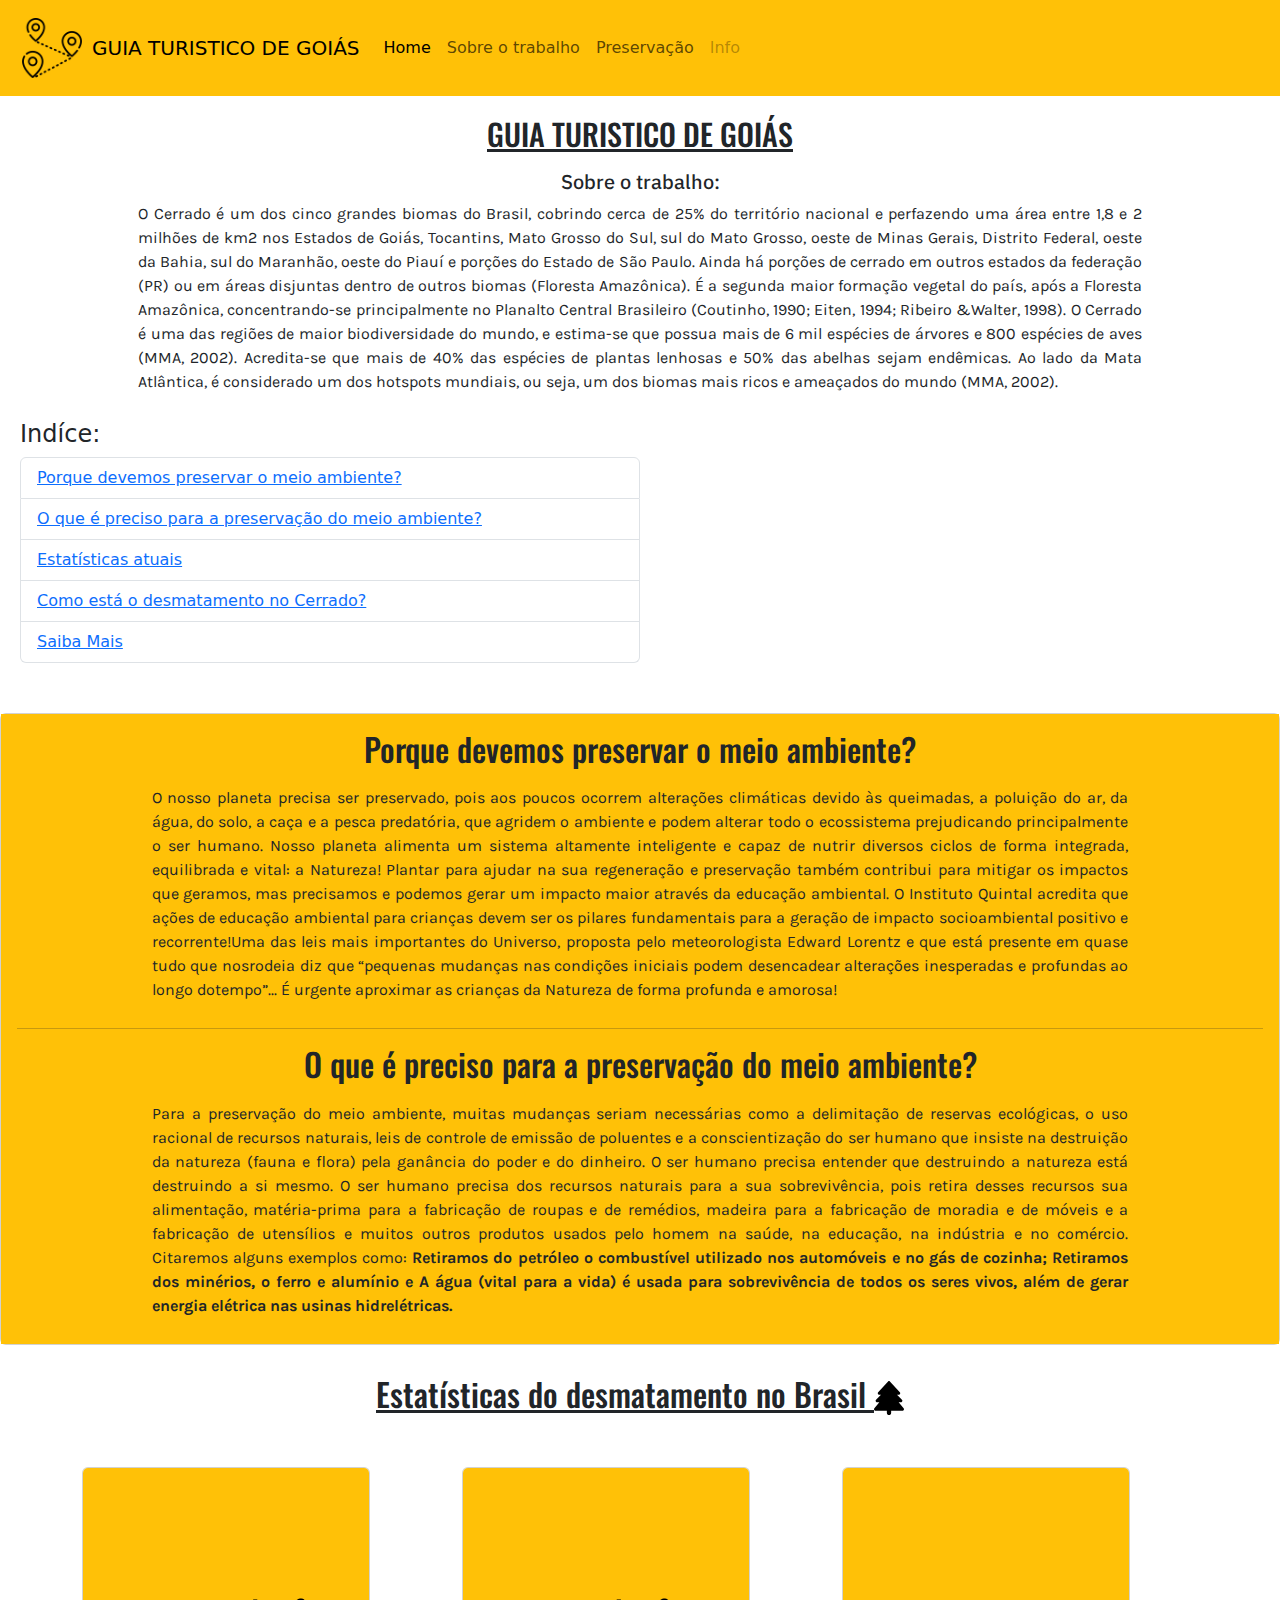
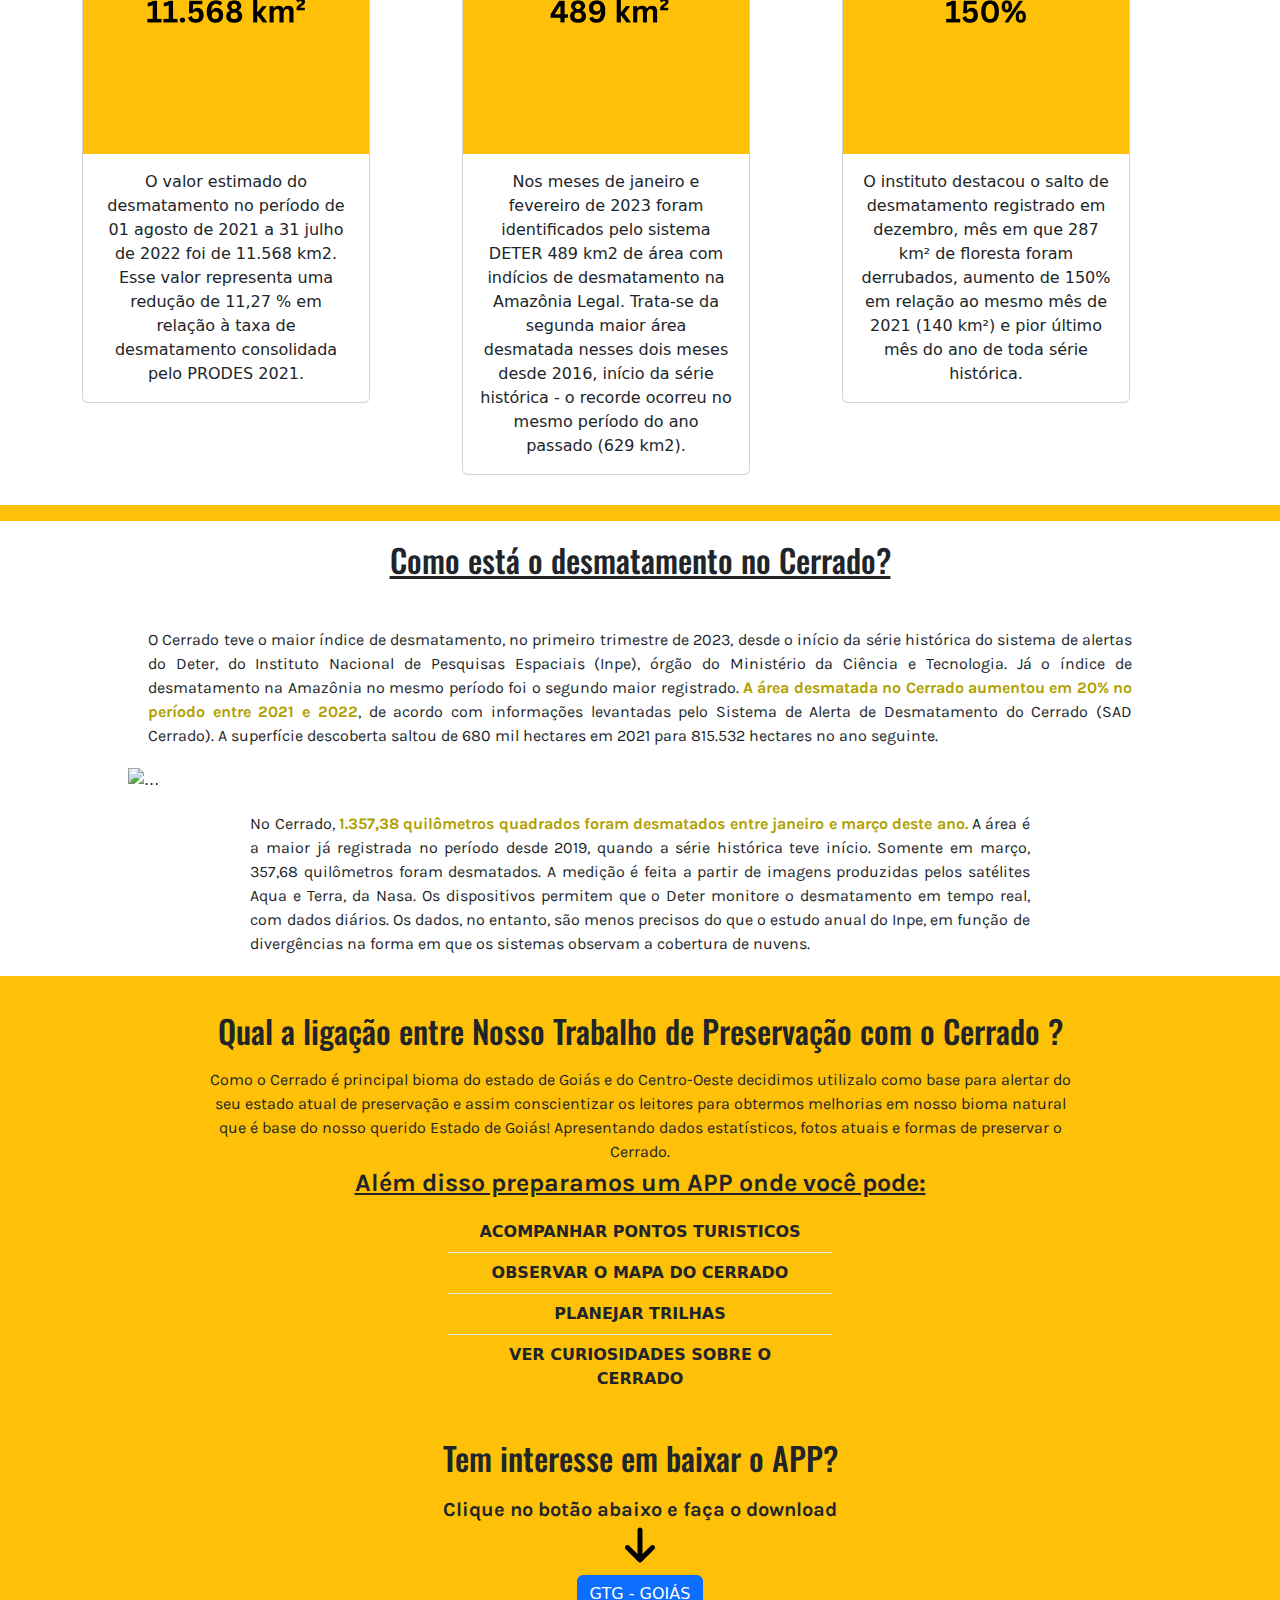
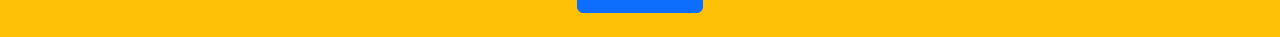
==== index.html @ badb9695 "up comments" ====
<!DOCTYPE html>
<html lang="pt-br">
<head>
    <meta charset="UTF-8">
    <meta http-equiv="X-UA-Compatible" content="IE=edge">
    <meta name="viewport" content="width=device-width, initial-scale=1.0">
    <link rel="stylesheet" href="style.css">
    <link rel="stylesheet" href="bootstrap/css/bootstrap.min.css">
    <link rel="shortcut icon" href="src/favicon.ico" type="image/x-icon">
    <script src="bootstrap/js/bootstrap.bundle.min.js"></script>
    <title>GTG - GUIA TURISTICO DE GOIÁS</title>
</head>
<body>
  <!-- Inicio do Menu responsivo: -->
    <nav class="navbar navbar-expand-lg bg-warning">
        <div class="container-fluid">
          <!--Logo e título:-->
          <img class="logo" src="src/logo.png" alt="logo" width="80px">
          <a class="navbar-brand" href="#">GUIA TURISTICO DE GOIÁS</a>
          <button class="navbar-toggler" type="button" data-bs-toggle="collapse" data-bs-target="#navbarNav" aria-controls="navbarNav" aria-expanded="false" aria-label="Toggle navigation">
            <span class="navbar-toggler-icon"></span>
          </button>
          <!--Lista de Itens do Menu:-->
          <div class="collapse navbar-collapse" id="navbarNav">
            <ul class="navbar-nav">
              <li class="nav-item">
                <a class="nav-link active" aria-current="page" href="#">Home</a>
              </li>
              <li class="nav-item">
                <a class="nav-link" href="#">Sobre o trabalho</a>
              </li>
              <li class="nav-item">
                <a class="nav-link" href="#">Preservação</a>
              </li>
              <li class="nav-item">
                <a class="nav-link disabled">Info</a>
              </li>
            </ul>
          </div>
        </div>
      </nav>
      <!-- INICIO DO CONTEUDO - RESUMO -->
      <main class="home">
        <h1>GUIA TURISTICO DE GOIÁS</h1>
        <h2>Sobre o trabalho:</h2>
        <p>
          O Cerrado é um dos cinco grandes biomas do Brasil, cobrindo cerca de 25% do território nacional e perfazendo uma área entre 1,8 e 2 milhões de km2 nos Estados de Goiás, Tocantins, Mato Grosso do Sul, sul do Mato Grosso, oeste de Minas Gerais, Distrito Federal, oeste da Bahia, sul do Maranhão, oeste do Piauí e porções do Estado de São Paulo. Ainda há porções de cerrado em outros estados da federação (PR) ou em áreas disjuntas dentro de outros biomas (Floresta Amazônica). É a segunda maior formação vegetal do país, após a Floresta Amazônica, concentrando-se principalmente no Planalto Central Brasileiro (Coutinho, 1990; Eiten, 1994; Ribeiro &Walter, 1998). O Cerrado é uma das regiões de maior biodiversidade do mundo, e estima-se que possua mais de 6 mil espécies de árvores e 800 espécies de aves (MMA, 2002). Acredita-se que mais de 40% das espécies de plantas lenhosas e 50% das abelhas sejam endêmicas. Ao lado da Mata Atlântica, é considerado um dos hotspots mundiais, ou seja, um dos biomas mais ricos e ameaçados do mundo (MMA, 2002).
        </p>
      </main>
      <!-- LISTA DO INDICE -->
      <main class="indice">
        <h4>Indíce:</h4>
        <ul class="list-group">
          <li class="list-group-item"><a href="#porquedevemos">Porque devemos preservar o meio ambiente?</a></li>
          <li class="list-group-item"><a href="#preciso">O que é preciso para a preservação do meio ambiente?</a></li>
          <li class="list-group-item"><a href="#tit-estatistica">Estatísticas atuais</a></li>
          <li class="list-group-item"><a href="#cerrado">Como está o desmatamento no Cerrado?</a></li>
          <li class="list-group-item"><a href="#">Saiba Mais</a></li>
        </ul>
      </main>
      <!-- INICIO DO INDICE 1: -->
      <main class="indice1">
        <!-- card resposinvo contento o texto -->
        <div class="card">
          <div class="card-body bg-warning">
            <h2 id="porquedevemos">Porque devemos preservar o meio ambiente?</h2>
            <p>O nosso planeta precisa ser preservado, pois aos poucos ocorrem alterações climáticas devido às queimadas, a poluição do ar, da água, do solo, a caça e a pesca predatória, que agridem o ambiente e podem alterar todo o ecossistema prejudicando principalmente o ser humano. Nosso planeta alimenta um sistema altamente inteligente e capaz de nutrir diversos ciclos de forma integrada, equilibrada e vital: a Natureza! Plantar para ajudar na sua regeneração e preservação também contribui para mitigar os impactos que geramos, mas precisamos e podemos gerar um impacto maior através da educação ambiental.
            O Instituto Quintal acredita que ações de educação ambiental para crianças devem ser os pilares fundamentais para a geração de impacto socioambiental positivo e recorrente!Uma das leis mais importantes do Universo, proposta pelo meteorologista Edward Lorentz e que está presente em quase tudo que nosrodeia diz que “pequenas mudanças nas condições iniciais podem desencadear alterações inesperadas e profundas ao longo dotempo”... É urgente aproximar as crianças da Natureza de forma profunda e amorosa!
            </p>
            <hr width="100%">
            <!-- INICIO DO INDICE 2:-->
            <h2 id="preciso">O que é preciso para a preservação do meio ambiente?</h2>
            <p>Para a preservação do meio ambiente, muitas mudanças seriam necessárias como a delimitação de reservas ecológicas, o uso racional de recursos naturais, leis de controle de emissão de poluentes e a conscientização do ser humano que insiste na destruição da natureza (fauna e flora) pela ganância do poder e do dinheiro. O ser humano precisa entender que destruindo a natureza está destruindo a si mesmo. O ser humano precisa dos recursos naturais para a sua sobrevivência, pois retira desses recursos sua alimentação, matéria-prima para a fabricação de roupas e de remédios, madeira para a fabricação de moradia e de móveis e a fabricação de utensílios e muitos outros produtos usados pelo homem na saúde, na educação, na indústria e no comércio. Citaremos alguns exemplos como: <b>Retiramos do petróleo o combustível utilizado nos automóveis e no gás de cozinha; Retiramos dos minérios, o ferro e alumínio e A água (vital para a vida) é usada para sobrevivência de todos os seres vivos, além de gerar energia elétrica nas usinas hidrelétricas.</b>
            </p>
          </div>
        </div>
      </main>
      <!-- INICIO DO INDICE 3:-->
      <main class="estatisticas">
        <h2 id="tit-estatistica">Estatísticas do desmatamento no Brasil <img src="src/tree-solid.svg" width="30px"></h2>
        <br>
        <!-- div 3 colunas responsivas: -->
        <div class="container text-center">
          <div class="row">
            <div class="col">
              <!-- CARD 1 INFOS-->
              <div class="card" style="width: 18rem;">
                <img src="src/stats1.png" class="card-img-top" alt="stats1">
                <div class="card-body">
                  <p class="card-text">O valor estimado do desmatamento no período de 01 agosto de 2021 a 31 julho de 2022 foi de 11.568 km2. Esse valor representa uma redução de 11,27 % em relação à taxa de desmatamento consolidada pelo PRODES 2021.</p>
                </div>
              </div>
            </div>
            <div class="col">
              <!-- CARD 2 INFOS-->
              <div class="card" style="width: 18rem;">
                <img src="src/stats2.png" class="card-img-top" alt="stats2">
                <div class="card-body">
                  <p class="card-text">Nos meses de janeiro e fevereiro de 2023 foram identificados pelo sistema DETER 489 km2 de área com indícios de desmatamento na Amazônia Legal. Trata-se da segunda maior área desmatada nesses dois meses desde 2016, início da série histórica - o recorde ocorreu no mesmo período do ano passado (629 km2).</p>
                </div>
              </div>
            </div>
            <div class="col">
              <!-- CARD 3 INFOS-->
              <div class="card" style="width: 18rem;">
                <img src="src/stats3.png" class="card-img-top" alt="stats3">
                <div class="card-body">
                  <p class="card-text">O instituto destacou o salto de desmatamento registrado em dezembro, mês em que 287 km² de floresta foram derrubados, aumento de 150% em relação ao mesmo mês de 2021 (140 km²) e pior último mês do ano de toda série histórica.</p>
                </div>
              </div>
            </div>
          </div>
        </div>
      </main>
      <!-- DIV FLEX COLORIDA PARA FAZER A DIVISÃO -->
      <div class="d-flex p-2 bg-warning"></div>
      <!-- INICIO DO INDICE 4 -->
      <main class="cerrado" id="cerrado">
        <h2>Como está o desmatamento no Cerrado?</h2>
        <p>
          O Cerrado teve o maior índice de desmatamento, no primeiro trimestre de 2023, desde o início da série histórica do sistema de alertas do Deter, do Instituto Nacional de Pesquisas Espaciais (Inpe), órgão do Ministério da Ciência e Tecnologia. Já o índice de desmatamento na Amazônia no mesmo período foi o segundo maior registrado. <font color="bg-warning" style="font-weight: bolder;">A área desmatada no Cerrado aumentou em 20% no período entre 2021 e 2022</font>, de acordo com informações levantadas pelo Sistema de Alerta de Desmatamento do Cerrado (SAD Cerrado). A superfície descoberta saltou de 680 mil hectares em 2021 para 815.532 hectares no ano seguinte.
        </p>
        <!--DIV GERAL PARA ORGANIZAÇÃO-->
        <div class="cerrado-content">
          <!-- Carrousel de imagens responsivas: -->
          <div id="carouselExampleAutoplaying" class="carousel slide" data-bs-ride="carousel">
            <div class="carousel-inner">
              <div class="carousel-item active">
                <img src="src/cerrado1.jpg" class="d-block w-100" alt="..."> <!--Imagem 1-->
              </div>
              <div class="carousel-item">
                <img src="src/cerrado2.jpg" class="d-block w-100" alt="..."> <!--Imagem 2-->
              </div>
            <!--Button preview e next -->
            <button class="carousel-control-prev" type="button" data-bs-target="#carouselExampleAutoplaying" data-bs-slide="prev">
              <span class="carousel-control-prev-icon" aria-hidden="true"></span>
              <span class="visually-hidden">Previous</span>
            </button>
            <button class="carousel-control-next" type="button" data-bs-target="#carouselExampleAutoplaying" data-bs-slide="next">
              <span class="carousel-control-next-icon" aria-hidden="true"></span>
              <span class="visually-hidden">Next</span>
            </button>
          </div>
          <!--Fim do Carrousel-->
        </div>
        <p>
          No Cerrado, <font color="bg-warning" style="font-weight: bolder;">1.357,38 quilômetros quadrados foram desmatados entre janeiro e março deste ano.</font> A área é a maior já registrada no período desde 2019, quando a série histórica teve início. Somente em março, 357,68 quilômetros foram desmatados. A medição é feita a partir de imagens produzidas pelos satélites Aqua e Terra, da Nasa. Os dispositivos permitem que o Deter monitore o desmatamento em tempo real, com dados diários. Os dados, no entanto, são menos precisos do que o estudo anual do Inpe, em função de divergências na forma em que os sistemas observam a cobertura de nuvens.
        </p>
      </main>
      <!--FIM DO INDICE 4-->
      
      <!-- DIV FLEX COLORIDA PARA FAZER A DIVISÃO -->
      <div class="d-flex p-2 bg-warning"></div>
      <!-- INICIO DO INDICE 5: -->
      <main class="saibamais bg-warning" id="saibamais">
        <h2>Qual a ligação entre Nosso Trabalho de Preservação com o Cerrado ?</h2>
        <p>Como o Cerrado é principal bioma do estado de Goiás e do Centro-Oeste decidimos utilizalo como base para alertar do seu estado atual de preservação e assim conscientizar os leitores para obtermos melhorias em nosso bioma natural que é base do nosso querido Estado de Goiás! Apresentando dados estatísticos, fotos atuais e formas de preservar o Cerrado. <br> <font style="font-weight: bolder; font-size: 25px; text-align: center; text-decoration: underline; padding: 5px;"> Além disso preparamos um APP onde você pode:</font>
          <div class="saibamais-content">
            <!--LISTA DE GRUPOS SEM BORDA:-->
            <ul class="list-group list-group-flush bg-warning">
              <li class="list-group-item bg-warning"><b>ACOMPANHAR PONTOS TURISTICOS</b></li>
              <li class="list-group-item bg-warning"><b>OBSERVAR O MAPA DO CERRADO</b></li>
              <li class="list-group-item bg-warning"><b>PLANEJAR TRILHAS</b></li>
              <li class="list-group-item bg-warning"><b>VER CURIOSIDADES SOBRE O CERRADO</b></li>
            </ul>
          </div> 
        </p>
        <h2>Tem interesse em baixar o APP? </h2>
        <!--inicio do p-->
        <P> <font style="font-size: 20px; font-weight: bolder;"> 
          Clique no botão abaixo e faça o download <br>
          <!-- ICONE SETA -->
          <img src="src/seta-down.svg" alt="seta-butao" width="30px"></font>
        </P>
        <!--DIV ORGANIZACIONAL DO BUTTON-->
        <div class="button-dw">
          <!--button link-->
          <a class="btn btn-primary" href="app/aps.apk" download role="button">GTG - GOIÁS</a>
        </div>
        <br>
      </main>
      <!--FIM DO INDICE 5-->
</body>
</html>
---- style.css ----
@import url('https://fonts.googleapis.com/css2?family=Karla:ital,wght@0,200;0,300;0,400;0,500;0,600;0,700;0,800;1,200;1,300;1,400;1,500;1,600;1,700;1,800&display=swap');
@import url('https://fonts.googleapis.com/css2?family=Anuphan:wght@100;200;300;400;500;600;700&display=swap');
@import url('https://fonts.googleapis.com/css2?family=Oswald:wght@700&display=swap');

* {
    margin: 0px;
    padding: 0px;
}


.logo {
    padding: 10px;
}

.home {
    padding: 10px;
    width: 80%;
    margin: auto;
    text-align: justify;
}

.home h1 {
    text-align: center;
    padding: 10px;
    font-size: 30px;
    text-decoration: underline;
    font-family: 'Oswald', sans-serif;
}
.home h2 {
    text-align: center;
    font-size: 20px;
    font-family: 'Anuphan', sans-serif;
}

.home p {
    font-family: 'Karla', sans-serif;
}

.indice {
    width: 50%;
    padding-left: 20px;
}

.indice1 {
    padding-top: 50px;
    margin: auto;
    text-align: center;
}

#porquedevemos {
    font-family: 'Oswald', sans-serif;
}

#preciso {
    font-family: 'Oswald', sans-serif;
}

.indice1 p {
    padding: 10px;
    width: 80%;
    margin: auto;
    text-align: justify;
    font-family: 'Karla', sans-serif;
}

.line {
    margin: auto;
    align-items: center;
    width: 450px;
    padding: 10px;
}

.estatisticas {
    text-align: center;
    padding: 30px;
}

#tit-estatistica {
    text-decoration: underline;
    padding-bottom: 20px;
    font-family: 'Oswald', sans-serif;

}

.cerrado {
    margin: auto;
    align-items: center;
    justify-content: center;
}

.cerrado h2 {
    font-family: 'Oswald';
    text-align: center;
    padding: 20px;
    text-decoration: underline;
}

.cerrado p {
    padding: 20px;
    width: 80%;
    margin: auto;
    text-align: justify;
    font-family: 'Karla', sans-serif;
}

.cerrado-content {
    margin: auto;
    width: 80%;
    height: 80%;
}

.saibamais h2 {
    font-family: 'Oswald';
    text-align: center;
    padding-top: 20px;
}

.saibamais p {
    padding: 10px;
    width: 70%;
    margin: auto;
    text-align: center;
    font-family: 'Karla', sans-serif;  
}

.saibamais-content {
    margin: auto;
    text-align: center;
    align-items: center;
    justify-content: center;
    width: 30%;
}

.button-dw {
    text-align: center;
}
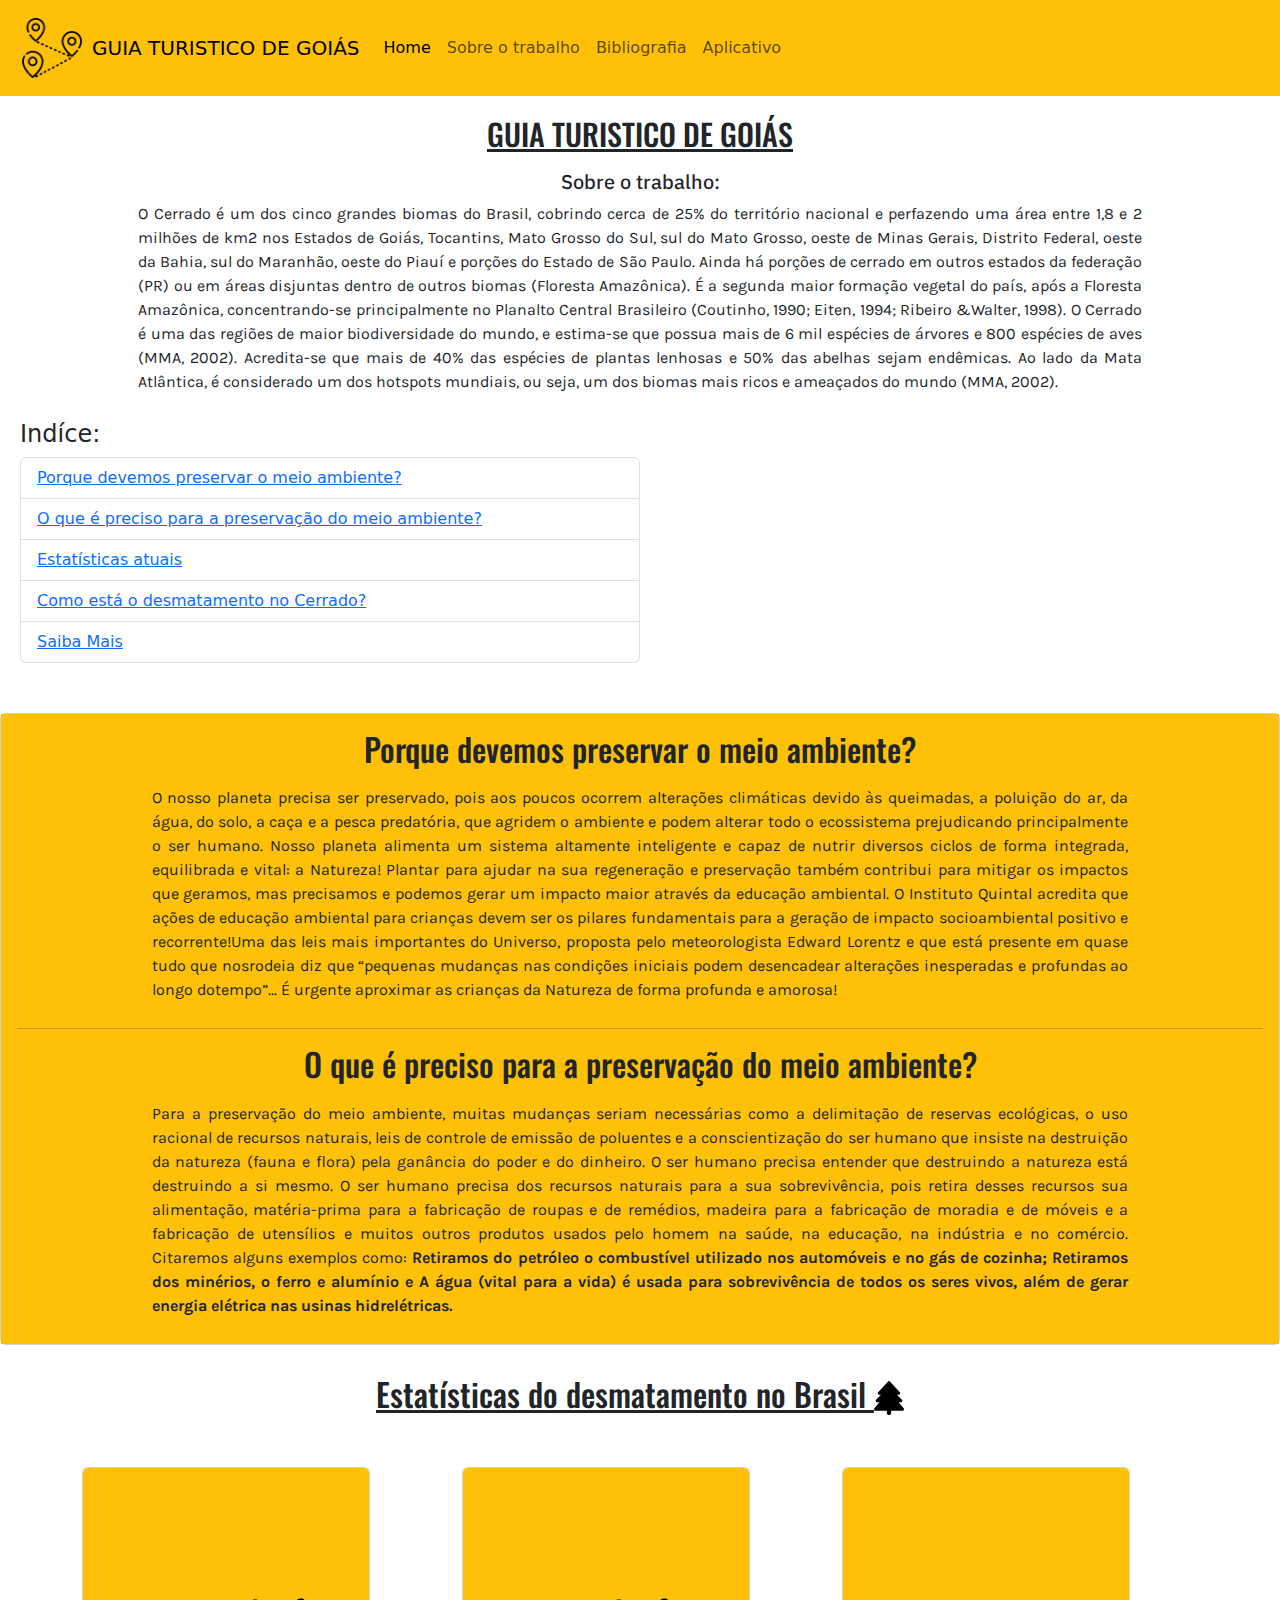
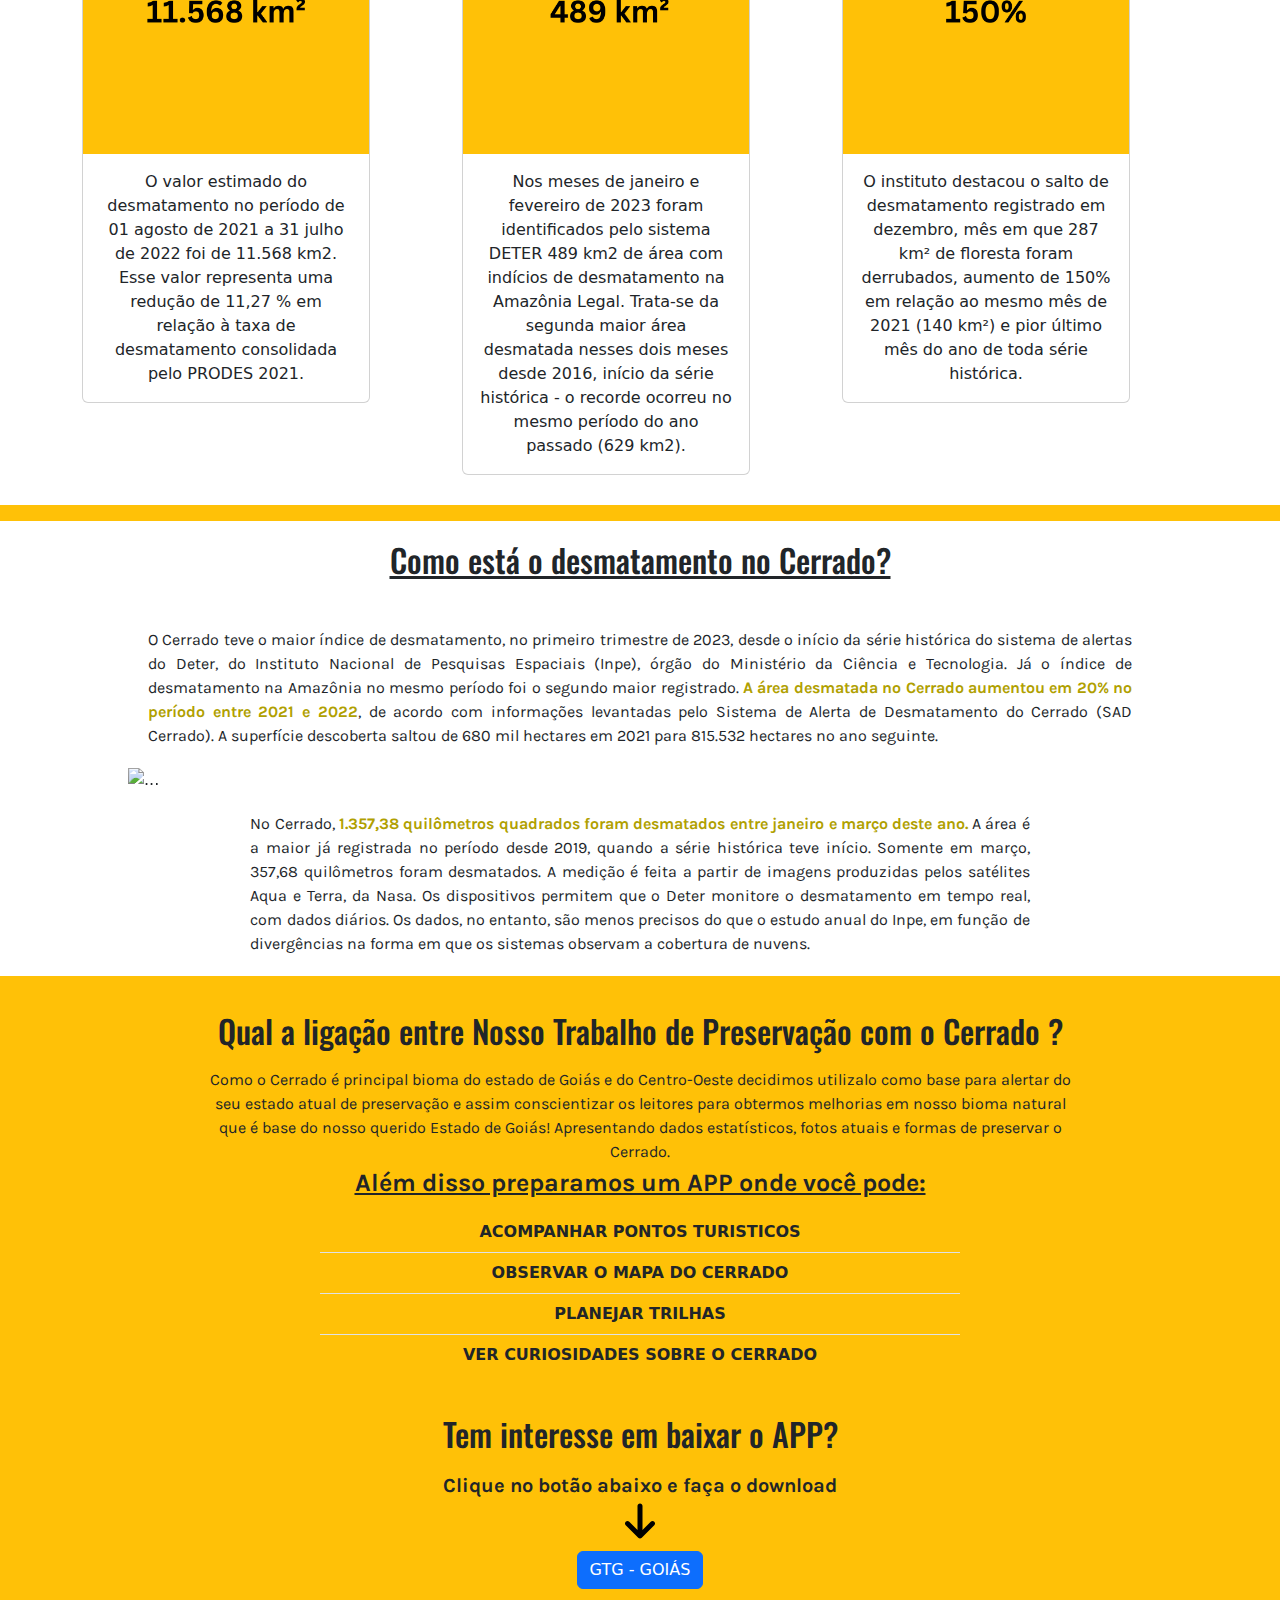
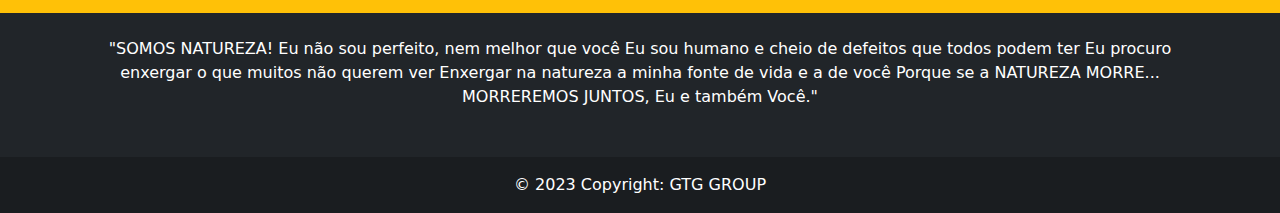
==== commit 5ffb1656: "menu" ====
--- a/index.html
+++ b/index.html
@@ -18,22 +18,22 @@
           <img class="logo" src="src/logo.png" alt="logo" width="80px">
           <a class="navbar-brand" href="#">GUIA TURISTICO DE GOIÁS</a>
           <button class="navbar-toggler" type="button" data-bs-toggle="collapse" data-bs-target="#navbarNav" aria-controls="navbarNav" aria-expanded="false" aria-label="Toggle navigation">
-            <span class="navbar-toggler-icon"></span>
+          <span class="navbar-toggler-icon"></span>
           </button>
           <!--Lista de Itens do Menu:-->
           <div class="collapse navbar-collapse" id="navbarNav">
             <ul class="navbar-nav">
               <li class="nav-item">
-                <a class="nav-link active" aria-current="page" href="#">Home</a>
-              </li>
-              <li class="nav-item">
-                <a class="nav-link" href="#">Sobre o trabalho</a>
-              </li>
-              <li class="nav-item">
-                <a class="nav-link" href="#">Preservação</a>
-              </li>
-              <li class="nav-item">
-                <a class="nav-link disabled">Info</a>
+                <a class="nav-link active" aria-current="page" href="index.html">Home</a>
+              </li>
+              <li class="nav-item">
+                <a class="nav-link" href="#sobre-tbr">Sobre o trabalho</a>
+              </li>
+              <li class="nav-item">
+                <a class="nav-link" href="bibliografia.html">Bibliografia</a>
+              </li>
+              <li class="nav-item">
+                <a class="nav-link" href="#saibamais">Aplicativo</a>
               </li>
             </ul>
           </div>
@@ -42,7 +42,7 @@
       <!-- INICIO DO CONTEUDO - RESUMO -->
       <main class="home">
         <h1>GUIA TURISTICO DE GOIÁS</h1>
-        <h2>Sobre o trabalho:</h2>
+        <h2 id="sobre-tbr">Sobre o trabalho:</h2>
         <p>
           O Cerrado é um dos cinco grandes biomas do Brasil, cobrindo cerca de 25% do território nacional e perfazendo uma área entre 1,8 e 2 milhões de km2 nos Estados de Goiás, Tocantins, Mato Grosso do Sul, sul do Mato Grosso, oeste de Minas Gerais, Distrito Federal, oeste da Bahia, sul do Maranhão, oeste do Piauí e porções do Estado de São Paulo. Ainda há porções de cerrado em outros estados da federação (PR) ou em áreas disjuntas dentro de outros biomas (Floresta Amazônica). É a segunda maior formação vegetal do país, após a Floresta Amazônica, concentrando-se principalmente no Planalto Central Brasileiro (Coutinho, 1990; Eiten, 1994; Ribeiro &Walter, 1998). O Cerrado é uma das regiões de maior biodiversidade do mundo, e estima-se que possua mais de 6 mil espécies de árvores e 800 espécies de aves (MMA, 2002). Acredita-se que mais de 40% das espécies de plantas lenhosas e 50% das abelhas sejam endêmicas. Ao lado da Mata Atlântica, é considerado um dos hotspots mundiais, ou seja, um dos biomas mais ricos e ameaçados do mundo (MMA, 2002).
         </p>
@@ -55,7 +55,7 @@
           <li class="list-group-item"><a href="#preciso">O que é preciso para a preservação do meio ambiente?</a></li>
           <li class="list-group-item"><a href="#tit-estatistica">Estatísticas atuais</a></li>
           <li class="list-group-item"><a href="#cerrado">Como está o desmatamento no Cerrado?</a></li>
-          <li class="list-group-item"><a href="#">Saiba Mais</a></li>
+          <li class="list-group-item"><a href="#saibamais">Saiba Mais</a></li>
         </ul>
       </main>
       <!-- INICIO DO INDICE 1: -->
@@ -148,7 +148,7 @@
         </p>
       </main>
       <!--FIM DO INDICE 4-->
-      
+
       <!-- DIV FLEX COLORIDA PARA FAZER A DIVISÃO -->
       <div class="d-flex p-2 bg-warning"></div>
       <!-- INICIO DO INDICE 5: -->
@@ -165,7 +165,7 @@
             </ul>
           </div> 
         </p>
-        <h2>Tem interesse em baixar o APP? </h2>
+        <h2 id="btn-dw">Tem interesse em baixar o APP? </h2>
         <!--inicio do p-->
         <P> <font style="font-size: 20px; font-weight: bolder;"> 
           Clique no botão abaixo e faça o download <br>
@@ -180,5 +180,28 @@
         <br>
       </main>
       <!--FIM DO INDICE 5-->
+      <!-- Footer -->
+  <footer class="bg-dark text-center text-white">
+    <!-- Grid container -->
+    <div class="container p-4">
+      <!-- Section: Text -->
+      <section class="mb-4">
+        <blockquote>
+          "SOMOS NATUREZA!
+          Eu não sou perfeito, nem melhor que você
+          Eu sou humano e cheio de defeitos que todos podem ter
+          Eu procuro enxergar o que muitos não querem ver
+          Enxergar na natureza a minha fonte de vida e a de você
+          Porque se a NATUREZA MORRE...
+          MORREREMOS JUNTOS, Eu e também Você."
+        </blockquote>
+      </section>
+    </div>
+    <!-- Copyright -->
+    <div class="text-center p-3" style="background-color: rgba(0, 0, 0, 0.2);">
+      © 2023 Copyright: GTG GROUP
+    </div>
+    <!-- Copyright -->
+  </footer>
 </body>
 </html>--- a/style.css
+++ b/style.css
@@ -128,7 +128,7 @@
     text-align: center;
     align-items: center;
     justify-content: center;
-    width: 30%;
+    width: 50%;
 }
 
 .button-dw {
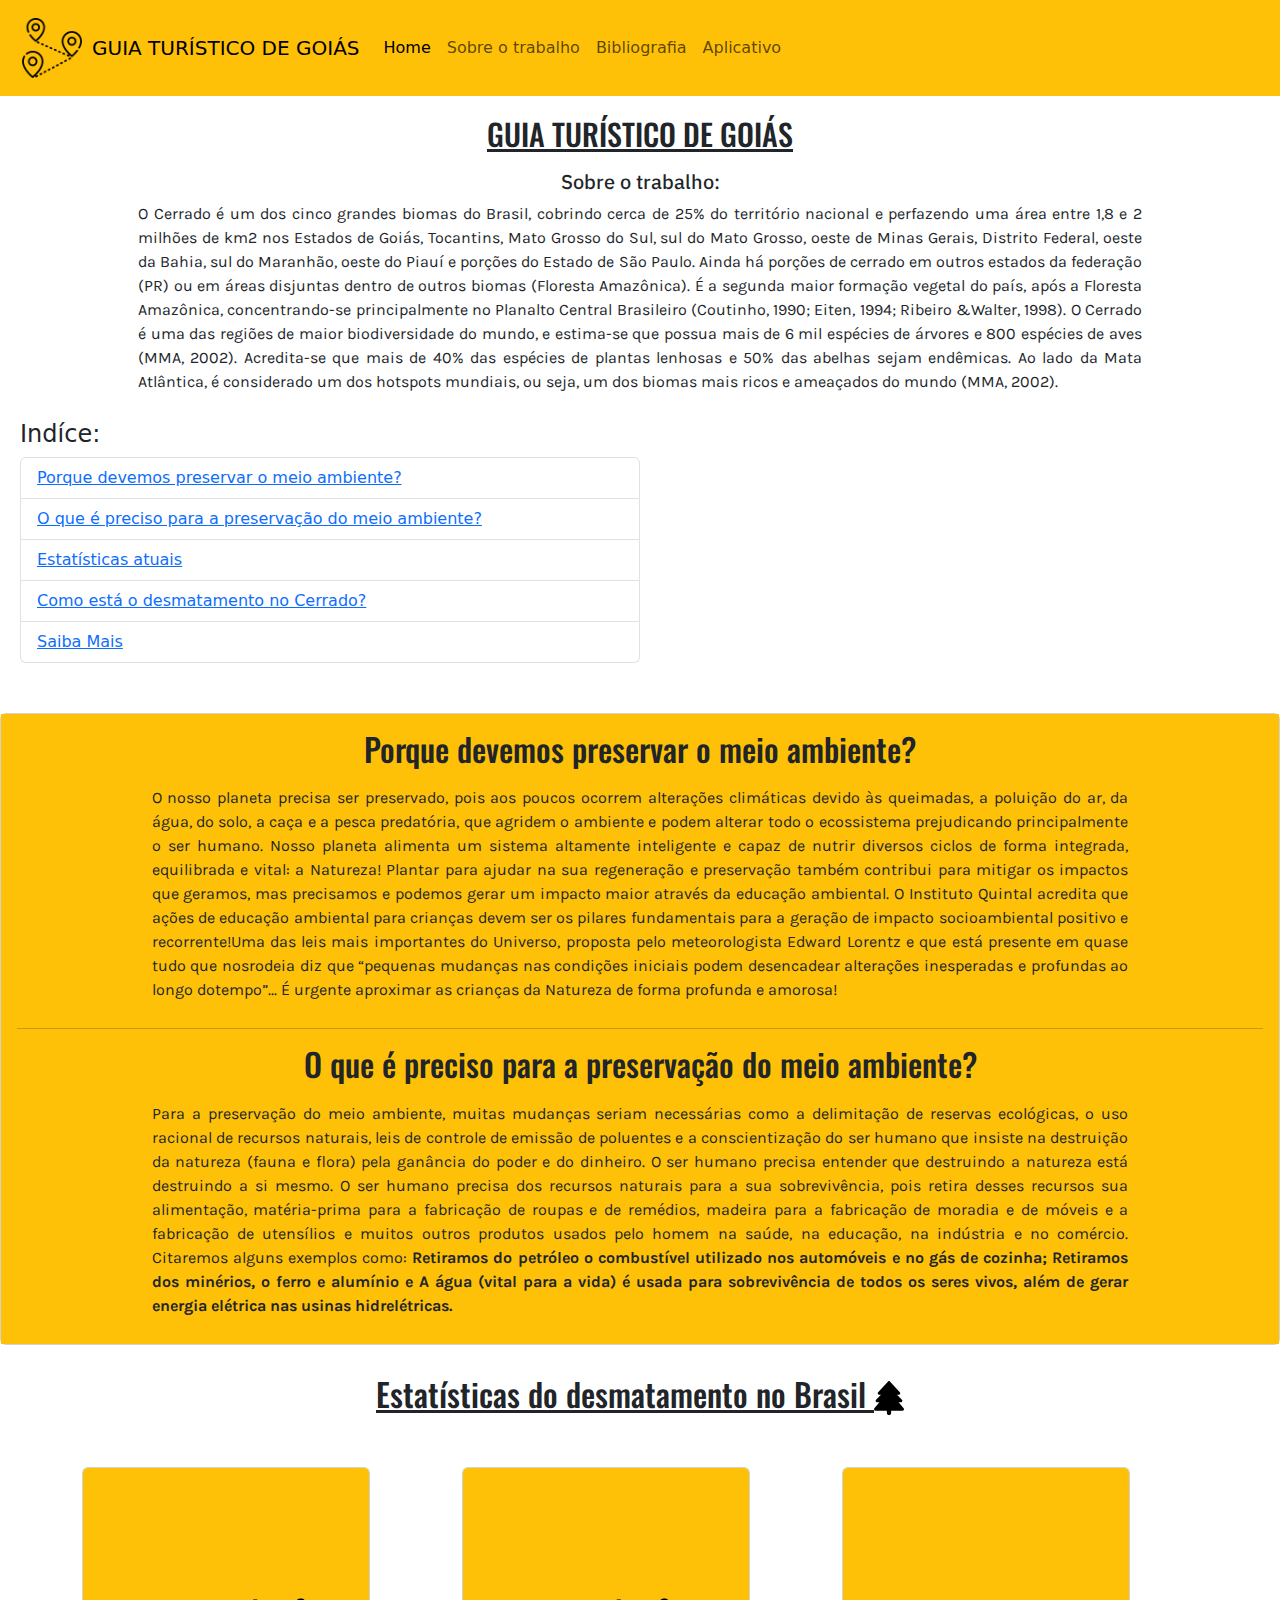
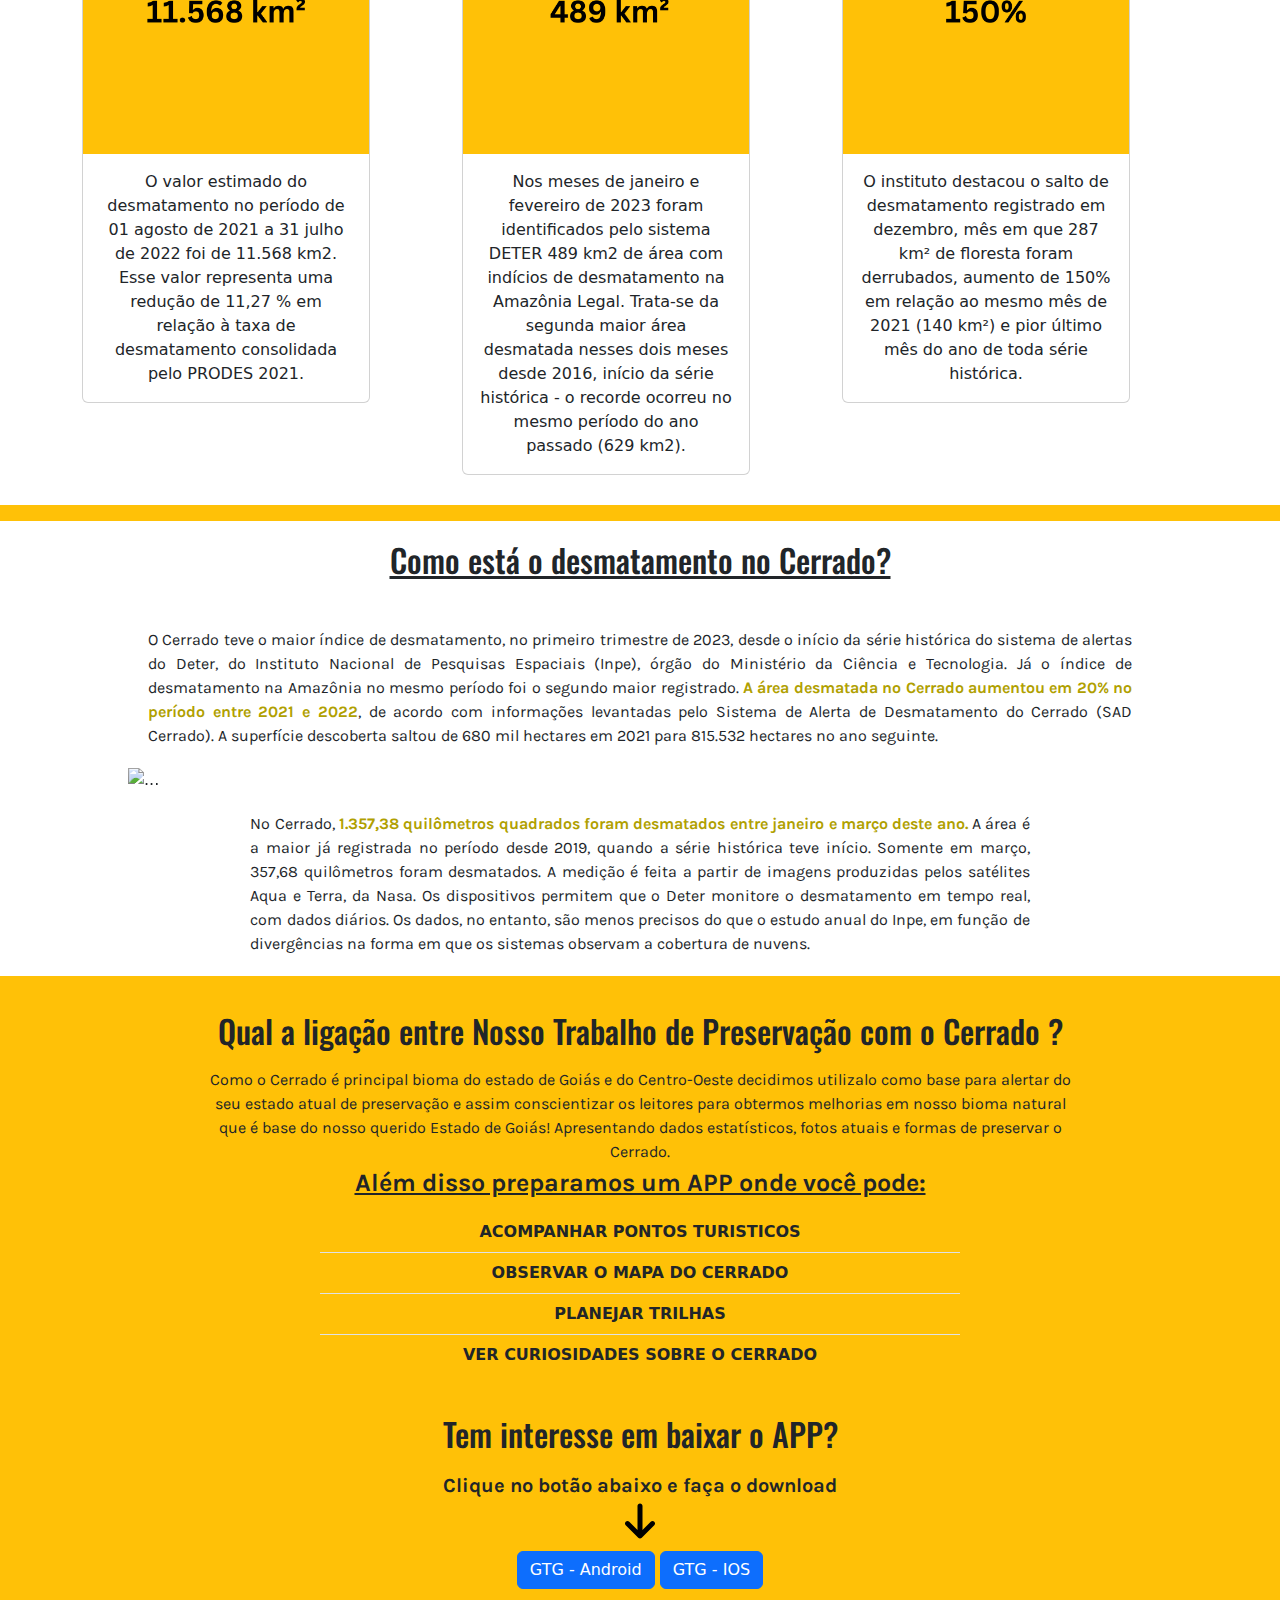
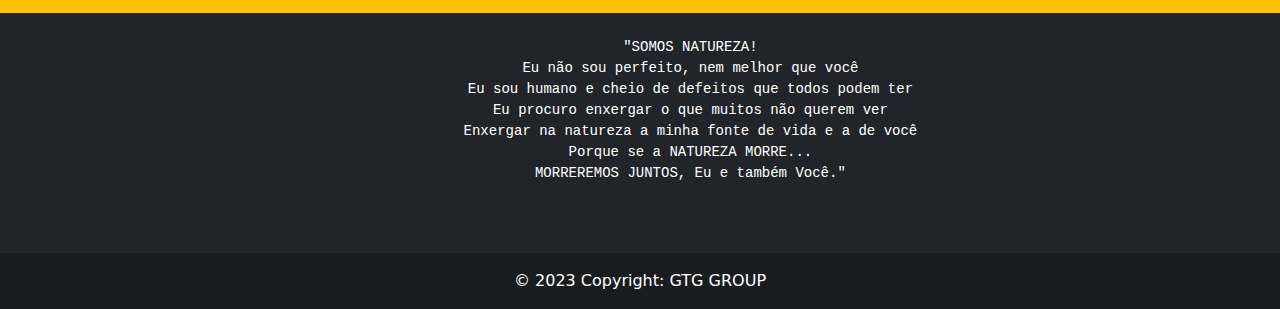
==== commit af3d1664: "retire" ====
--- a/index.html
+++ b/index.html
@@ -8,7 +8,7 @@
     <link rel="stylesheet" href="bootstrap/css/bootstrap.min.css">
     <link rel="shortcut icon" href="src/favicon.ico" type="image/x-icon">
     <script src="bootstrap/js/bootstrap.bundle.min.js"></script>
-    <title>GTG - GUIA TURISTICO DE GOIÁS</title>
+    <title>GTG - GUIA TURÍSTICO DE GOIÁS</title>
 </head>
 <body>
   <!-- Inicio do Menu responsivo: -->
@@ -16,7 +16,7 @@
         <div class="container-fluid">
           <!--Logo e título:-->
           <img class="logo" src="src/logo.png" alt="logo" width="80px">
-          <a class="navbar-brand" href="#">GUIA TURISTICO DE GOIÁS</a>
+          <a class="navbar-brand" href="#">GUIA TURÍSTICO DE GOIÁS</a>
           <button class="navbar-toggler" type="button" data-bs-toggle="collapse" data-bs-target="#navbarNav" aria-controls="navbarNav" aria-expanded="false" aria-label="Toggle navigation">
           <span class="navbar-toggler-icon"></span>
           </button>
@@ -41,7 +41,7 @@
       </nav>
       <!-- INICIO DO CONTEUDO - RESUMO -->
       <main class="home">
-        <h1>GUIA TURISTICO DE GOIÁS</h1>
+        <h1>GUIA TURÍSTICO DE GOIÁS</h1>
         <h2 id="sobre-tbr">Sobre o trabalho:</h2>
         <p>
           O Cerrado é um dos cinco grandes biomas do Brasil, cobrindo cerca de 25% do território nacional e perfazendo uma área entre 1,8 e 2 milhões de km2 nos Estados de Goiás, Tocantins, Mato Grosso do Sul, sul do Mato Grosso, oeste de Minas Gerais, Distrito Federal, oeste da Bahia, sul do Maranhão, oeste do Piauí e porções do Estado de São Paulo. Ainda há porções de cerrado em outros estados da federação (PR) ou em áreas disjuntas dentro de outros biomas (Floresta Amazônica). É a segunda maior formação vegetal do país, após a Floresta Amazônica, concentrando-se principalmente no Planalto Central Brasileiro (Coutinho, 1990; Eiten, 1994; Ribeiro &Walter, 1998). O Cerrado é uma das regiões de maior biodiversidade do mundo, e estima-se que possua mais de 6 mil espécies de árvores e 800 espécies de aves (MMA, 2002). Acredita-se que mais de 40% das espécies de plantas lenhosas e 50% das abelhas sejam endêmicas. Ao lado da Mata Atlântica, é considerado um dos hotspots mundiais, ou seja, um dos biomas mais ricos e ameaçados do mundo (MMA, 2002).
@@ -175,33 +175,34 @@
         <!--DIV ORGANIZACIONAL DO BUTTON-->
         <div class="button-dw">
           <!--button link-->
-          <a class="btn btn-primary" href="app/aps.apk" download role="button">GTG - GOIÁS</a>
+          <a class="btn btn-primary" href="app/aps.apk" download role="button">GTG - Android</a>
+          <a class="btn btn-primary" href="app/aps.apk" download role="button">GTG - IOS</a>
         </div>
         <br>
       </main>
       <!--FIM DO INDICE 5-->
       <!-- Footer -->
-  <footer class="bg-dark text-center text-white">
-    <!-- Grid container -->
-    <div class="container p-4">
-      <!-- Section: Text -->
-      <section class="mb-4">
-        <blockquote>
-          "SOMOS NATUREZA!
-          Eu não sou perfeito, nem melhor que você
-          Eu sou humano e cheio de defeitos que todos podem ter
-          Eu procuro enxergar o que muitos não querem ver
-          Enxergar na natureza a minha fonte de vida e a de você
-          Porque se a NATUREZA MORRE...
-          MORREREMOS JUNTOS, Eu e também Você."
-        </blockquote>
-      </section>
-    </div>
-    <!-- Copyright -->
-    <div class="text-center p-3" style="background-color: rgba(0, 0, 0, 0.2);">
-      © 2023 Copyright: GTG GROUP
-    </div>
-    <!-- Copyright -->
-  </footer>
+      <footer class="bg-dark text-center text-white">
+        <!-- Grid container -->
+        <div class="container p-4">
+          <!-- Section: Text -->
+          <section class="mb-4">
+            <pre>
+            "SOMOS NATUREZA!
+            Eu não sou perfeito, nem melhor que você
+            Eu sou humano e cheio de defeitos que todos podem ter
+            Eu procuro enxergar o que muitos não querem ver
+            Enxergar na natureza a minha fonte de vida e a de você
+            Porque se a NATUREZA MORRE...
+            MORREREMOS JUNTOS, Eu e também Você."
+            </pre>
+          </section>
+        </div>
+        <!-- Copyright -->
+        <div class="text-center p-3" style="background-color: rgba(0, 0, 0, 0.2);">
+          © 2023 Copyright: GTG GROUP
+        </div>
+        <!-- Copyright -->
+      </footer>
 </body>
 </html>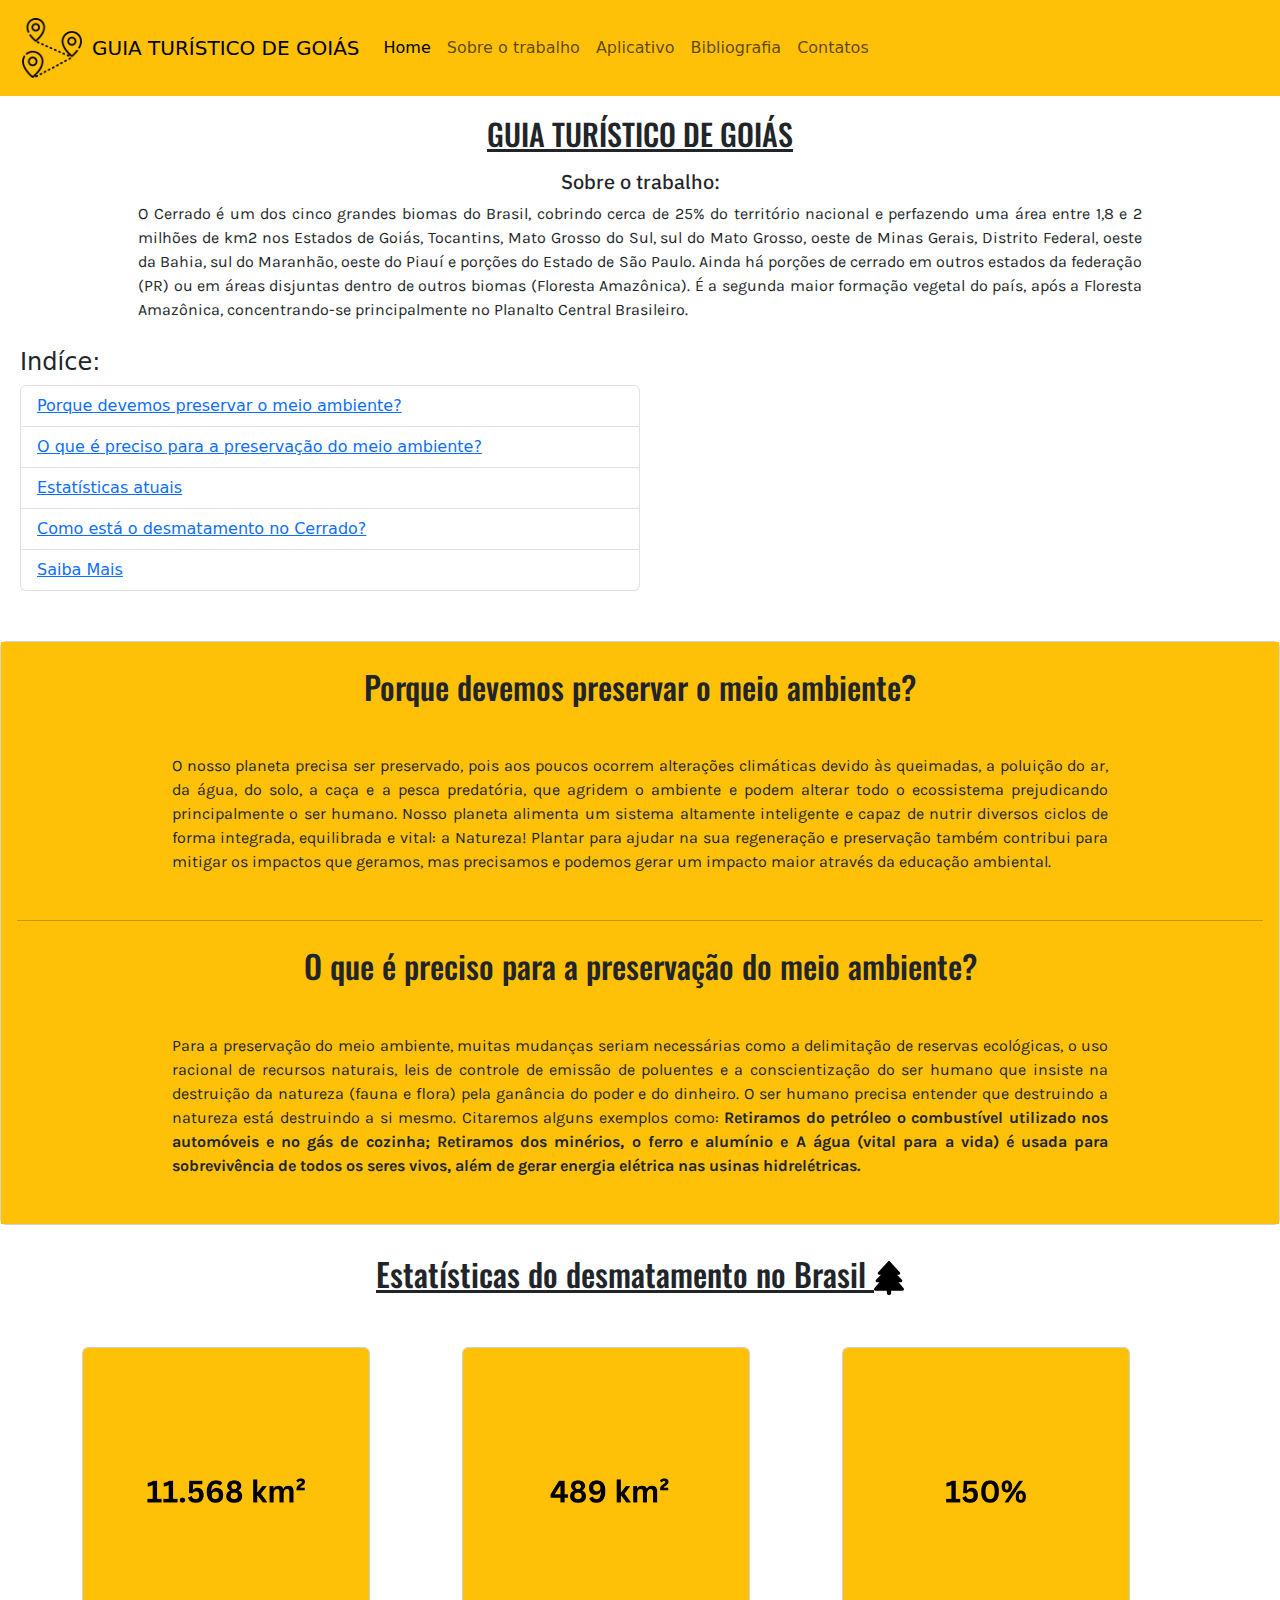
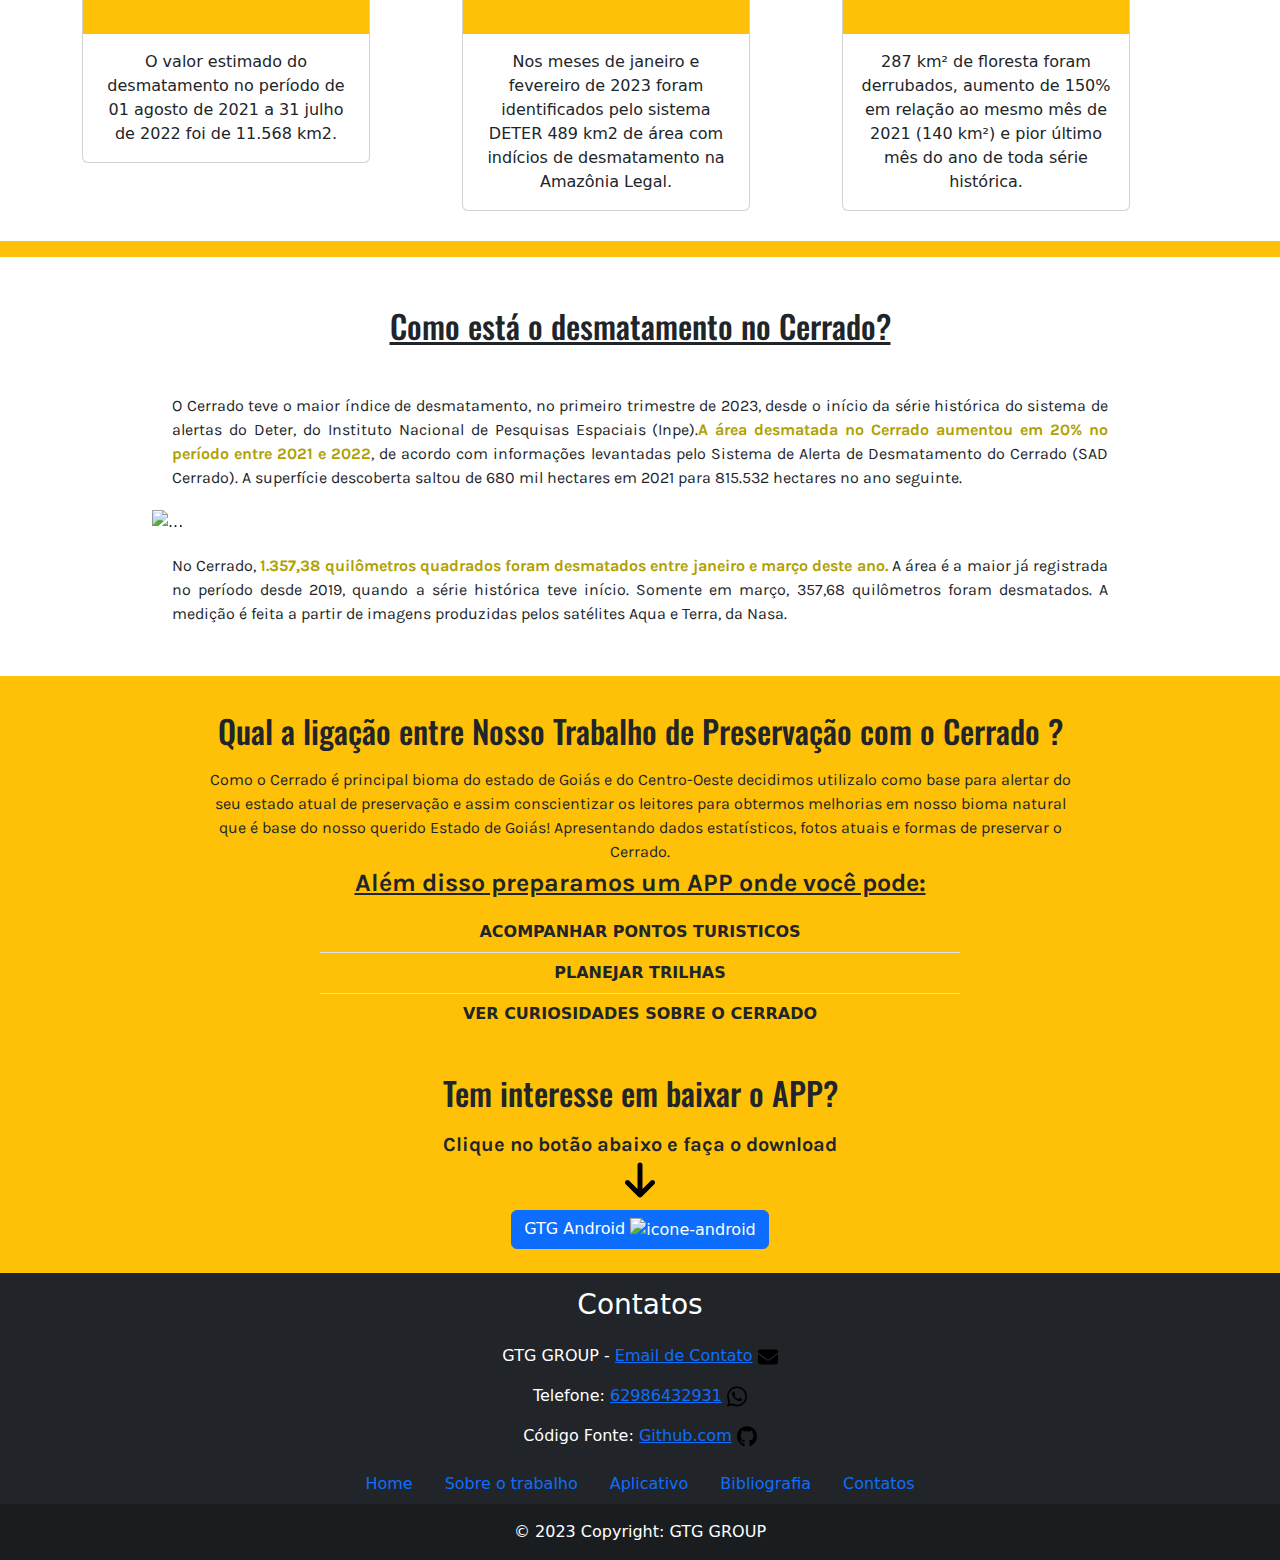
==== commit bad6ec7f: "update" ====
--- a/index.html
+++ b/index.html
@@ -30,10 +30,13 @@
                 <a class="nav-link" href="#sobre-tbr">Sobre o trabalho</a>
               </li>
               <li class="nav-item">
+                <a class="nav-link" href="#saibamais">Aplicativo</a>
+              </li>
+              <li class="nav-item">
                 <a class="nav-link" href="bibliografia.html">Bibliografia</a>
               </li>
               <li class="nav-item">
-                <a class="nav-link" href="#saibamais">Aplicativo</a>
+                <a class="nav-link" href="contatos.html">Contatos</a>
               </li>
             </ul>
           </div>
@@ -44,7 +47,7 @@
         <h1>GUIA TURÍSTICO DE GOIÁS</h1>
         <h2 id="sobre-tbr">Sobre o trabalho:</h2>
         <p>
-          O Cerrado é um dos cinco grandes biomas do Brasil, cobrindo cerca de 25% do território nacional e perfazendo uma área entre 1,8 e 2 milhões de km2 nos Estados de Goiás, Tocantins, Mato Grosso do Sul, sul do Mato Grosso, oeste de Minas Gerais, Distrito Federal, oeste da Bahia, sul do Maranhão, oeste do Piauí e porções do Estado de São Paulo. Ainda há porções de cerrado em outros estados da federação (PR) ou em áreas disjuntas dentro de outros biomas (Floresta Amazônica). É a segunda maior formação vegetal do país, após a Floresta Amazônica, concentrando-se principalmente no Planalto Central Brasileiro (Coutinho, 1990; Eiten, 1994; Ribeiro &Walter, 1998). O Cerrado é uma das regiões de maior biodiversidade do mundo, e estima-se que possua mais de 6 mil espécies de árvores e 800 espécies de aves (MMA, 2002). Acredita-se que mais de 40% das espécies de plantas lenhosas e 50% das abelhas sejam endêmicas. Ao lado da Mata Atlântica, é considerado um dos hotspots mundiais, ou seja, um dos biomas mais ricos e ameaçados do mundo (MMA, 2002).
+          O Cerrado é um dos cinco grandes biomas do Brasil, cobrindo cerca de 25% do território nacional e perfazendo uma área entre 1,8 e 2 milhões de km2 nos Estados de Goiás, Tocantins, Mato Grosso do Sul, sul do Mato Grosso, oeste de Minas Gerais, Distrito Federal, oeste da Bahia, sul do Maranhão, oeste do Piauí e porções do Estado de São Paulo. Ainda há porções de cerrado em outros estados da federação (PR) ou em áreas disjuntas dentro de outros biomas (Floresta Amazônica). É a segunda maior formação vegetal do país, após a Floresta Amazônica, concentrando-se principalmente no Planalto Central Brasileiro.
         </p>
       </main>
       <!-- LISTA DO INDICE -->
@@ -65,12 +68,11 @@
           <div class="card-body bg-warning">
             <h2 id="porquedevemos">Porque devemos preservar o meio ambiente?</h2>
             <p>O nosso planeta precisa ser preservado, pois aos poucos ocorrem alterações climáticas devido às queimadas, a poluição do ar, da água, do solo, a caça e a pesca predatória, que agridem o ambiente e podem alterar todo o ecossistema prejudicando principalmente o ser humano. Nosso planeta alimenta um sistema altamente inteligente e capaz de nutrir diversos ciclos de forma integrada, equilibrada e vital: a Natureza! Plantar para ajudar na sua regeneração e preservação também contribui para mitigar os impactos que geramos, mas precisamos e podemos gerar um impacto maior através da educação ambiental.
-            O Instituto Quintal acredita que ações de educação ambiental para crianças devem ser os pilares fundamentais para a geração de impacto socioambiental positivo e recorrente!Uma das leis mais importantes do Universo, proposta pelo meteorologista Edward Lorentz e que está presente em quase tudo que nosrodeia diz que “pequenas mudanças nas condições iniciais podem desencadear alterações inesperadas e profundas ao longo dotempo”... É urgente aproximar as crianças da Natureza de forma profunda e amorosa!
             </p>
             <hr width="100%">
             <!-- INICIO DO INDICE 2:-->
             <h2 id="preciso">O que é preciso para a preservação do meio ambiente?</h2>
-            <p>Para a preservação do meio ambiente, muitas mudanças seriam necessárias como a delimitação de reservas ecológicas, o uso racional de recursos naturais, leis de controle de emissão de poluentes e a conscientização do ser humano que insiste na destruição da natureza (fauna e flora) pela ganância do poder e do dinheiro. O ser humano precisa entender que destruindo a natureza está destruindo a si mesmo. O ser humano precisa dos recursos naturais para a sua sobrevivência, pois retira desses recursos sua alimentação, matéria-prima para a fabricação de roupas e de remédios, madeira para a fabricação de moradia e de móveis e a fabricação de utensílios e muitos outros produtos usados pelo homem na saúde, na educação, na indústria e no comércio. Citaremos alguns exemplos como: <b>Retiramos do petróleo o combustível utilizado nos automóveis e no gás de cozinha; Retiramos dos minérios, o ferro e alumínio e A água (vital para a vida) é usada para sobrevivência de todos os seres vivos, além de gerar energia elétrica nas usinas hidrelétricas.</b>
+            <p>Para a preservação do meio ambiente, muitas mudanças seriam necessárias como a delimitação de reservas ecológicas, o uso racional de recursos naturais, leis de controle de emissão de poluentes e a conscientização do ser humano que insiste na destruição da natureza (fauna e flora) pela ganância do poder e do dinheiro. O ser humano precisa entender que destruindo a natureza está destruindo a si mesmo. Citaremos alguns exemplos como: <b>Retiramos do petróleo o combustível utilizado nos automóveis e no gás de cozinha; Retiramos dos minérios, o ferro e alumínio e A água (vital para a vida) é usada para sobrevivência de todos os seres vivos, além de gerar energia elétrica nas usinas hidrelétricas.</b>
             </p>
           </div>
         </div>
@@ -87,7 +89,7 @@
               <div class="card" style="width: 18rem;">
                 <img src="src/stats1.png" class="card-img-top" alt="stats1">
                 <div class="card-body">
-                  <p class="card-text">O valor estimado do desmatamento no período de 01 agosto de 2021 a 31 julho de 2022 foi de 11.568 km2. Esse valor representa uma redução de 11,27 % em relação à taxa de desmatamento consolidada pelo PRODES 2021.</p>
+                  <p class="card-text">O valor estimado do desmatamento no período de 01 agosto de 2021 a 31 julho de 2022 foi de 11.568 km2.</p>
                 </div>
               </div>
             </div>
@@ -96,7 +98,7 @@
               <div class="card" style="width: 18rem;">
                 <img src="src/stats2.png" class="card-img-top" alt="stats2">
                 <div class="card-body">
-                  <p class="card-text">Nos meses de janeiro e fevereiro de 2023 foram identificados pelo sistema DETER 489 km2 de área com indícios de desmatamento na Amazônia Legal. Trata-se da segunda maior área desmatada nesses dois meses desde 2016, início da série histórica - o recorde ocorreu no mesmo período do ano passado (629 km2).</p>
+                  <p class="card-text">Nos meses de janeiro e fevereiro de 2023 foram identificados pelo sistema DETER 489 km2 de área com indícios de desmatamento na Amazônia Legal.</p>
                 </div>
               </div>
             </div>
@@ -105,7 +107,7 @@
               <div class="card" style="width: 18rem;">
                 <img src="src/stats3.png" class="card-img-top" alt="stats3">
                 <div class="card-body">
-                  <p class="card-text">O instituto destacou o salto de desmatamento registrado em dezembro, mês em que 287 km² de floresta foram derrubados, aumento de 150% em relação ao mesmo mês de 2021 (140 km²) e pior último mês do ano de toda série histórica.</p>
+                  <p class="card-text">287 km² de floresta foram derrubados, aumento de 150% em relação ao mesmo mês de 2021 (140 km²) e pior último mês do ano de toda série histórica.</p>
                 </div>
               </div>
             </div>
@@ -118,7 +120,7 @@
       <main class="cerrado" id="cerrado">
         <h2>Como está o desmatamento no Cerrado?</h2>
         <p>
-          O Cerrado teve o maior índice de desmatamento, no primeiro trimestre de 2023, desde o início da série histórica do sistema de alertas do Deter, do Instituto Nacional de Pesquisas Espaciais (Inpe), órgão do Ministério da Ciência e Tecnologia. Já o índice de desmatamento na Amazônia no mesmo período foi o segundo maior registrado. <font color="bg-warning" style="font-weight: bolder;">A área desmatada no Cerrado aumentou em 20% no período entre 2021 e 2022</font>, de acordo com informações levantadas pelo Sistema de Alerta de Desmatamento do Cerrado (SAD Cerrado). A superfície descoberta saltou de 680 mil hectares em 2021 para 815.532 hectares no ano seguinte.
+          O Cerrado teve o maior índice de desmatamento, no primeiro trimestre de 2023, desde o início da série histórica do sistema de alertas do Deter, do Instituto Nacional de Pesquisas Espaciais (Inpe).<font color="bg-warning" style="font-weight: bolder;">A área desmatada no Cerrado aumentou em 20% no período entre 2021 e 2022</font>, de acordo com informações levantadas pelo Sistema de Alerta de Desmatamento do Cerrado (SAD Cerrado). A superfície descoberta saltou de 680 mil hectares em 2021 para 815.532 hectares no ano seguinte.
         </p>
         <!--DIV GERAL PARA ORGANIZAÇÃO-->
         <div class="cerrado-content">
@@ -140,11 +142,12 @@
               <span class="carousel-control-next-icon" aria-hidden="true"></span>
               <span class="visually-hidden">Next</span>
             </button>
-          </div>
+            </div>
           <!--Fim do Carrousel-->
+          </div>
         </div>
         <p>
-          No Cerrado, <font color="bg-warning" style="font-weight: bolder;">1.357,38 quilômetros quadrados foram desmatados entre janeiro e março deste ano.</font> A área é a maior já registrada no período desde 2019, quando a série histórica teve início. Somente em março, 357,68 quilômetros foram desmatados. A medição é feita a partir de imagens produzidas pelos satélites Aqua e Terra, da Nasa. Os dispositivos permitem que o Deter monitore o desmatamento em tempo real, com dados diários. Os dados, no entanto, são menos precisos do que o estudo anual do Inpe, em função de divergências na forma em que os sistemas observam a cobertura de nuvens.
+          No Cerrado, <font color="bg-warning" style="font-weight: bolder;">1.357,38 quilômetros quadrados foram desmatados entre janeiro e março deste ano.</font> A área é a maior já registrada no período desde 2019, quando a série histórica teve início. Somente em março, 357,68 quilômetros foram desmatados. A medição é feita a partir de imagens produzidas pelos satélites Aqua e Terra, da Nasa. 
         </p>
       </main>
       <!--FIM DO INDICE 4-->
@@ -159,7 +162,6 @@
             <!--LISTA DE GRUPOS SEM BORDA:-->
             <ul class="list-group list-group-flush bg-warning">
               <li class="list-group-item bg-warning"><b>ACOMPANHAR PONTOS TURISTICOS</b></li>
-              <li class="list-group-item bg-warning"><b>OBSERVAR O MAPA DO CERRADO</b></li>
               <li class="list-group-item bg-warning"><b>PLANEJAR TRILHAS</b></li>
               <li class="list-group-item bg-warning"><b>VER CURIOSIDADES SOBRE O CERRADO</b></li>
             </ul>
@@ -175,29 +177,38 @@
         <!--DIV ORGANIZACIONAL DO BUTTON-->
         <div class="button-dw">
           <!--button link-->
-          <a class="btn btn-primary" href="app/aps.apk" download role="button">GTG - Android</a>
-          <a class="btn btn-primary" href="app/aps.apk" download role="button">GTG - IOS</a>
+          <a class="btn btn-primary" href="app/aps.apk" download role="button">GTG Android <img class="image-icone" width="40px" src="src/robot-solid.svg" alt="icone-android"></a>
         </div>
         <br>
       </main>
       <!--FIM DO INDICE 5-->
       <!-- Footer -->
-      <footer class="bg-dark text-center text-white">
+      <footer class="bg-dark text-center text-white rodape">
         <!-- Grid container -->
-        <div class="container p-4">
-          <!-- Section: Text -->
-          <section class="mb-4">
-            <pre>
-            "SOMOS NATUREZA!
-            Eu não sou perfeito, nem melhor que você
-            Eu sou humano e cheio de defeitos que todos podem ter
-            Eu procuro enxergar o que muitos não querem ver
-            Enxergar na natureza a minha fonte de vida e a de você
-            Porque se a NATUREZA MORRE...
-            MORREREMOS JUNTOS, Eu e também Você."
-            </pre>
-          </section>
-        </div>
+        <div class="ctt-footer">
+          <h3 style="padding: 15px;">Contatos</h3>
+          <p>GTG GROUP - <a href="mailto:cybertech.inovation@gmail.com">Email de Contato</a> <img src="src/envelope-solid.svg" width="20px" alt="email"></p>
+          <p>Telefone: <a href="https://wa.me/5562986432931">62986432931</a> <img src="src/whatsapp.svg" width="20px" alt="whatsapp"></p>
+          <p>Código Fonte: <a target="_blank" href="https://github.com/luizcarlosjj/aps-web">Github.com</a> <img src="src/github.svg" width="20px" alt="github"></p>
+        </div>
+
+        <ul class="nav justify-content-center">
+          <li class="nav-item">
+            <a class="nav-link active" aria-current="page" href="index.html">Home</a>
+          </li>
+          <li class="nav-item">
+            <a class="nav-link" href="#sobre-tbr">Sobre o trabalho</a>
+          </li>
+          <li class="nav-item">
+            <a class="nav-link" href="#saibamais">Aplicativo</a>
+          </li>
+          <li class="nav-item">
+            <a class="nav-link" href="bibliografia.html">Bibliografia</a>
+          </li>
+          <li class="nav-item">
+            <a class="nav-link" href="contatos.html">Contatos</a>
+          </li>
+        </ul>
         <!-- Copyright -->
         <div class="text-center p-3" style="background-color: rgba(0, 0, 0, 0.2);">
           © 2023 Copyright: GTG GROUP
--- a/style.css
+++ b/style.css
@@ -49,25 +49,20 @@
 
 #porquedevemos {
     font-family: 'Oswald', sans-serif;
+    padding: 10px;
 }
 
 #preciso {
     font-family: 'Oswald', sans-serif;
+    padding: 10px;
 }
 
 .indice1 p {
-    padding: 10px;
+    padding: 30px;
     width: 80%;
     margin: auto;
     text-align: justify;
     font-family: 'Karla', sans-serif;
-}
-
-.line {
-    margin: auto;
-    align-items: center;
-    width: 450px;
-    padding: 10px;
 }
 
 .estatisticas {
@@ -86,6 +81,8 @@
     margin: auto;
     align-items: center;
     justify-content: center;
+    padding: 15px;
+    margin: 15px;
 }
 
 .cerrado h2 {
@@ -134,3 +131,17 @@
 .button-dw {
     text-align: center;
 }
+
+.bibi-main {
+    margin: auto;
+    align-items: center;
+    justify-content: center;
+}
+
+.bibi-main h1 {
+    text-align: center;
+    padding: 20px;
+    font-size: 30px;
+    text-decoration: underline;
+    font-family: 'Oswald', sans-serif; 
+}
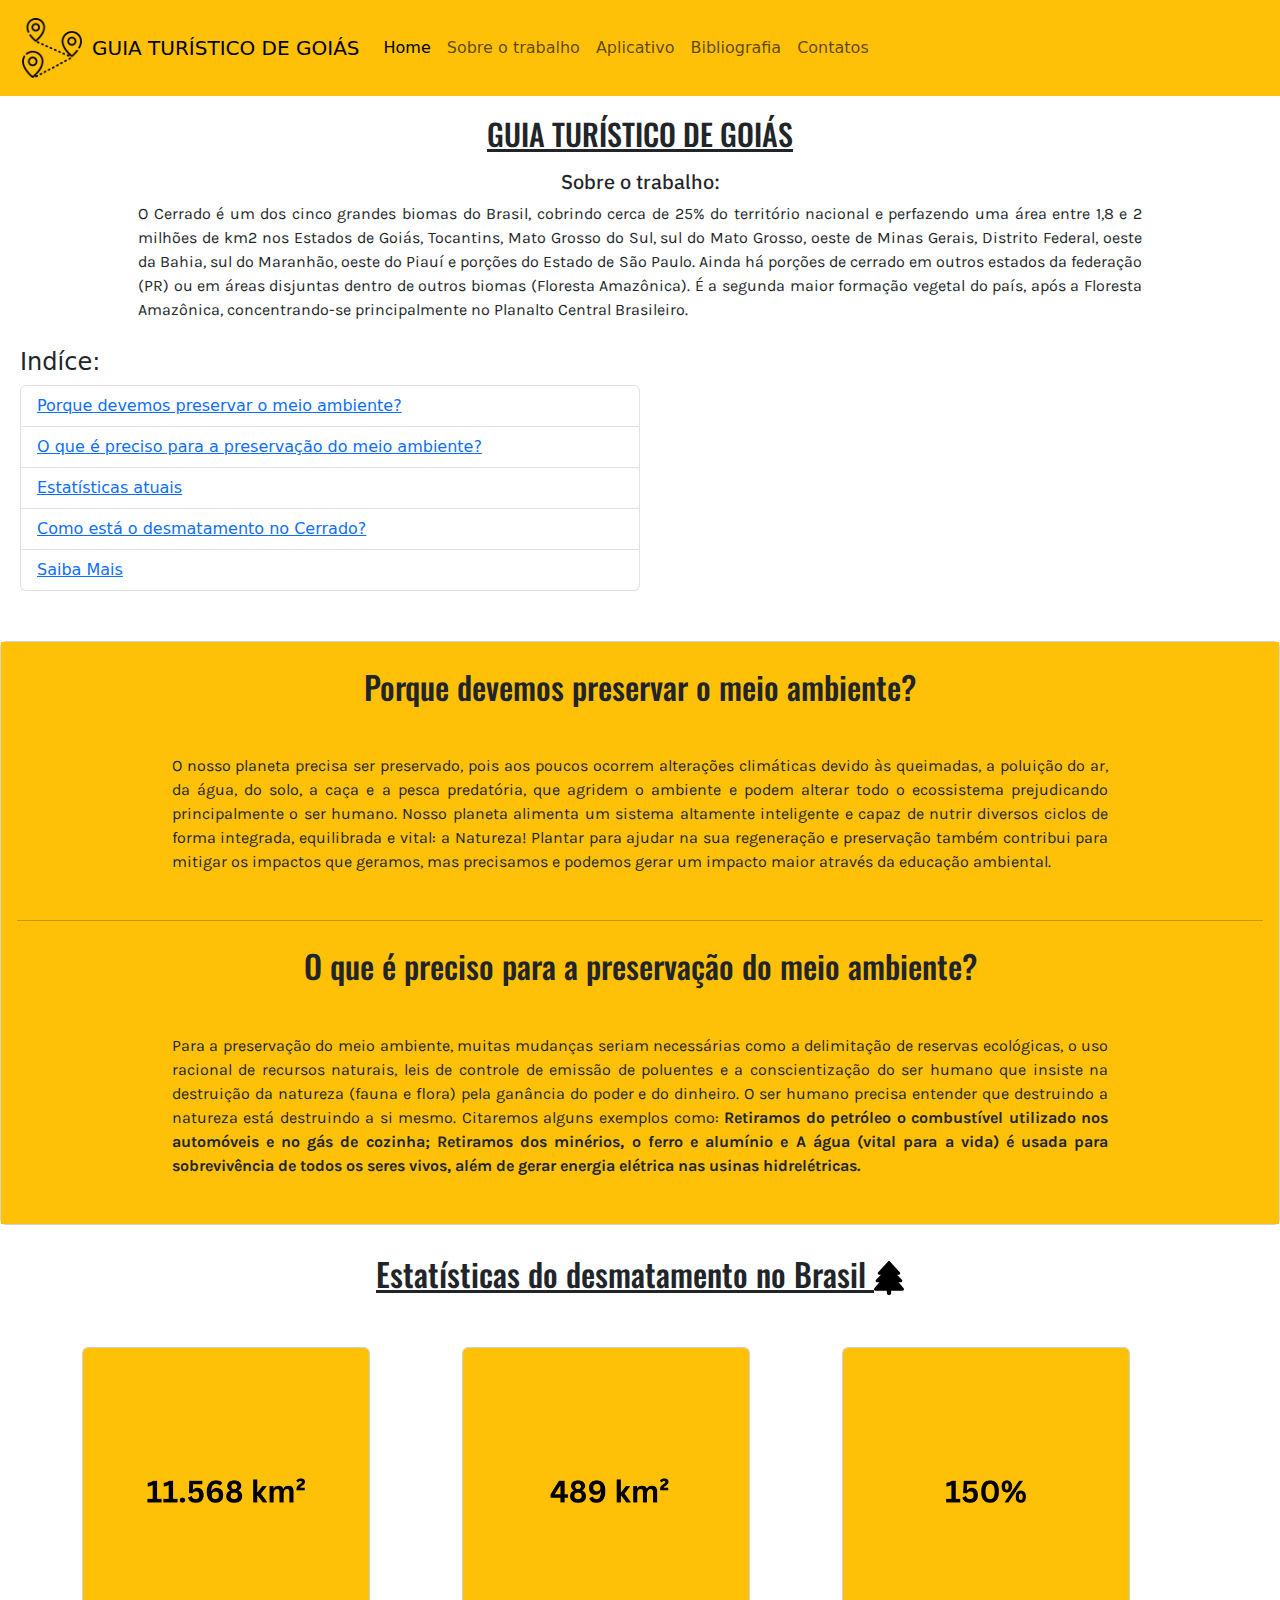
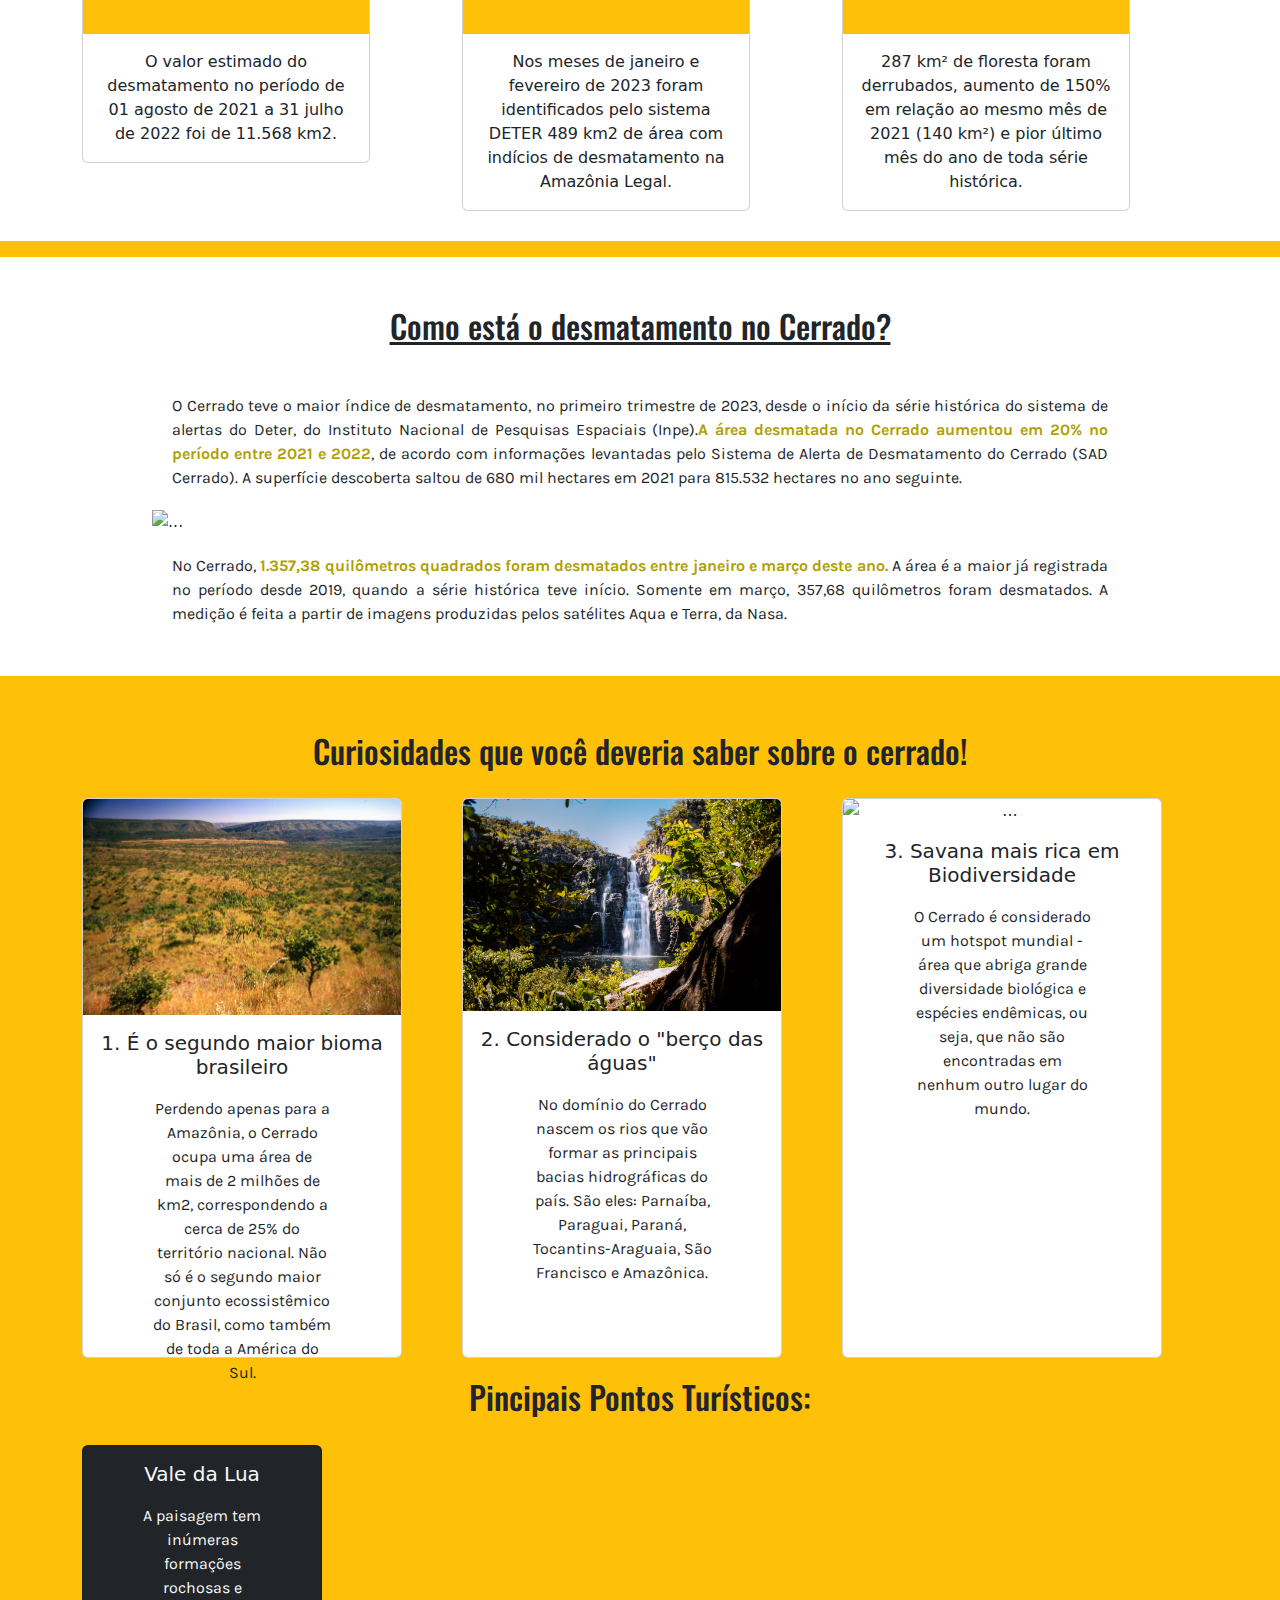
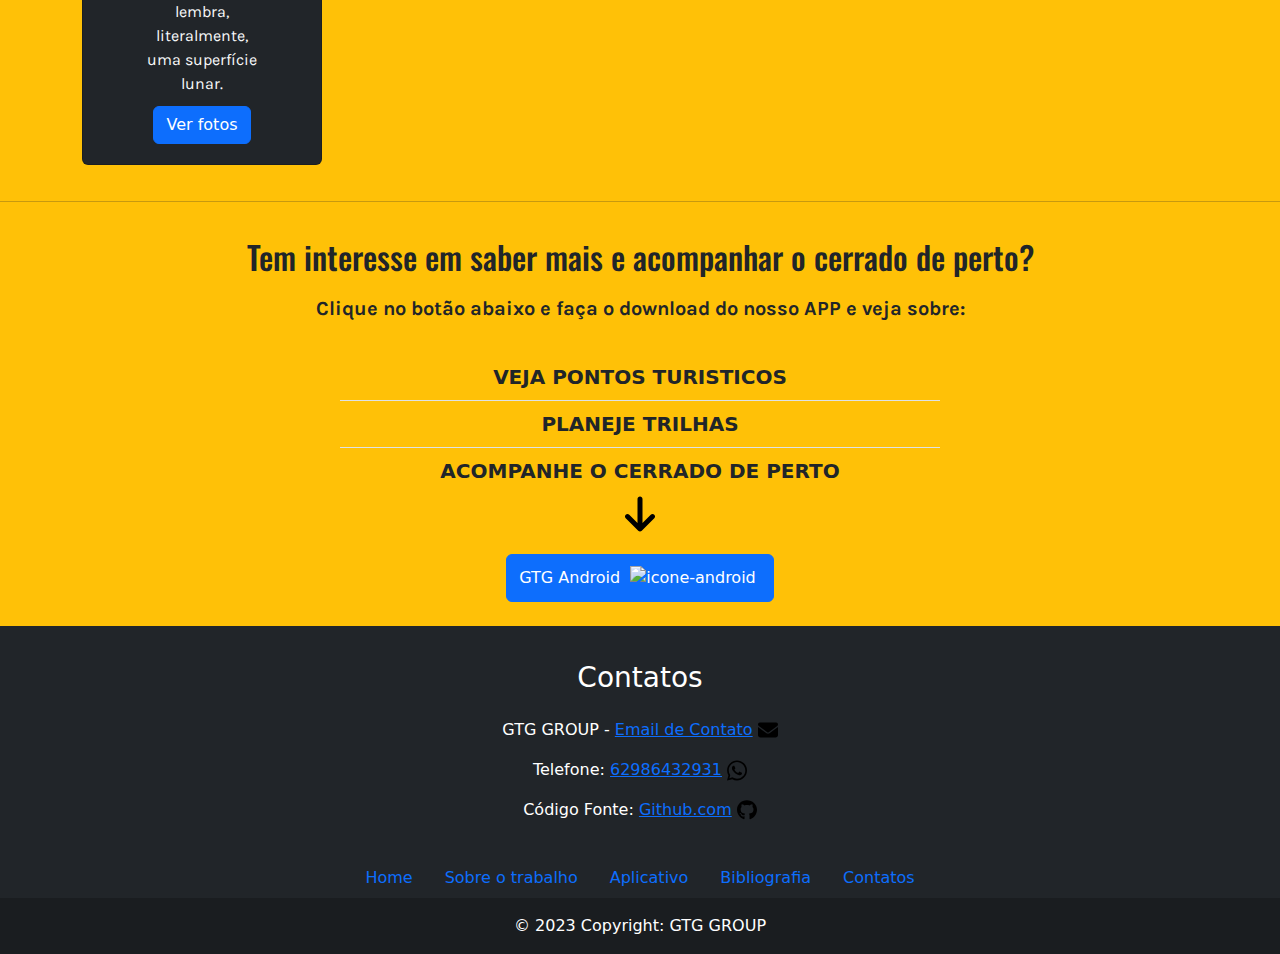
==== commit f7c15008: "ip" ====
--- a/index.html
+++ b/index.html
@@ -133,6 +133,7 @@
               <div class="carousel-item">
                 <img src="src/cerrado2.jpg" class="d-block w-100" alt="..."> <!--Imagem 2-->
               </div>
+              
             <!--Button preview e next -->
             <button class="carousel-control-prev" type="button" data-bs-target="#carouselExampleAutoplaying" data-bs-slide="prev">
               <span class="carousel-control-prev-icon" aria-hidden="true"></span>
@@ -156,24 +157,100 @@
       <div class="d-flex p-2 bg-warning"></div>
       <!-- INICIO DO INDICE 5: -->
       <main class="saibamais bg-warning" id="saibamais">
-        <h2>Qual a ligação entre Nosso Trabalho de Preservação com o Cerrado ?</h2>
-        <p>Como o Cerrado é principal bioma do estado de Goiás e do Centro-Oeste decidimos utilizalo como base para alertar do seu estado atual de preservação e assim conscientizar os leitores para obtermos melhorias em nosso bioma natural que é base do nosso querido Estado de Goiás! Apresentando dados estatísticos, fotos atuais e formas de preservar o Cerrado. <br> <font style="font-weight: bolder; font-size: 25px; text-align: center; text-decoration: underline; padding: 5px;"> Além disso preparamos um APP onde você pode:</font>
-          <div class="saibamais-content">
-            <!--LISTA DE GRUPOS SEM BORDA:-->
-            <ul class="list-group list-group-flush bg-warning">
-              <li class="list-group-item bg-warning"><b>ACOMPANHAR PONTOS TURISTICOS</b></li>
-              <li class="list-group-item bg-warning"><b>PLANEJAR TRILHAS</b></li>
-              <li class="list-group-item bg-warning"><b>VER CURIOSIDADES SOBRE O CERRADO</b></li>
-            </ul>
-          </div> 
-        </p>
-        <h2 id="btn-dw">Tem interesse em baixar o APP? </h2>
-        <!--inicio do p-->
-        <P> <font style="font-size: 20px; font-weight: bolder;"> 
-          Clique no botão abaixo e faça o download <br>
-          <!-- ICONE SETA -->
+
+        <div class="curiosidades">
+          <h2> Curiosidades que você deveria saber sobre o cerrado!</h2>
+          <div class="container text-center">
+            <div class="row align-items-center">
+              <div class="col">
+                <div class="card" style="width: 20rem; height: 35rem">
+                  <img src="src/cerrado-vegetacao.jpg" class="card-img-top"  alt="...">
+                  <div class="card-body">
+                    <h5 class="card-title">1. É o segundo maior bioma brasileiro</h5>
+                    <p class="card-text">Perdendo apenas para a Amazônia, o Cerrado ocupa uma área de mais de 2 milhões de km2, correspondendo a cerca de 25% do território nacional. Não só é o segundo maior conjunto ecossistêmico do Brasil, como também de toda a América do Sul.</p>
+                  </div>
+                </div>
+              </div>
+              <div class="col">
+                <div class="card" style="width: 20rem; height: 35rem;">
+                  <img src="src/@combuca-87.jpg" class="card-img-top" alt="...">
+                  <div class="card-body">
+                    <h5 class="card-title">2. Considerado o "berço das águas"</h5>
+                    <p class="card-text">No domínio do Cerrado nascem os rios que vão formar as principais bacias hidrográficas do país. São eles: Parnaíba, Paraguai, Paraná, Tocantins-Araguaia, São Francisco e Amazônica.
+                    </p>
+                  </div>
+                </div>
+              </div>
+              <div class="col">
+                <div class="card" style="width: 20rem; height: 35rem">
+                  <img src="src/cerrado1.jpg" class="card-img-top" alt="...">
+                  <div class="card-body">
+                    <h5 class="card-title">3. Savana mais rica em Biodiversidade</h5>
+                    <p class="card-text">O Cerrado é considerado um hotspot mundial - área que abriga grande diversidade biológica e espécies endêmicas, ou seja, que não são encontradas em nenhum outro lugar do mundo.
+                    </p>
+                  </div>
+                </div>
+              </div>
+            </div>
+          </div>
+
+          <h2>Pincipais Pontos Turísticos:</h2>
+          <div class="container text-center">
+            <div class="row align-items-center">
+
+              <div class="col">
+                <div class="card bg-dark"  style="width: 15rem; height: 20rem;">
+                  <div class="card-body text-light">
+                    <h5 class="card-title">Vale da Lua</h5>
+                    <p class="card-text"> A paisagem tem inúmeras formações rochosas e lembra, literalmente, uma superfície lunar. </p>
+                    <!-- Button trigger modal -->
+                    <button type="button" class="btn btn-primary" data-bs-toggle="modal" data-bs-target="#exampleModal">
+                      Ver fotos 
+                    </button>
+
+                    <!-- Modal -->
+                    <div class="modal fade" id="exampleModal" tabindex="-1" aria-labelledby="exampleModalLabel" aria-hidden="true">
+                      <div class="modal-dialog">
+                        <div class="modal-content">
+                          <div class="modal-header text-dark">
+                            <button type="button" class="btn-close" data-bs-dismiss="modal" aria-label="Close"></button>
+                          </div>
+                          <div class="modal-body">
+                            <h2 class="fs-5">Popover in a modal</h2>
+                            <p>This <button class="btn btn-secondary" data-bs-toggle="popover" title="Popover title" data-bs-content="Popover body content is set in this attribute.">button</button> triggers a popover on click.</p>
+                            <hr>
+                            <h2 class="fs-5">Tooltips in a modal</h2>
+                            <p><a href="#" data-bs-toggle="tooltip" title="Tooltip">This link</a> and <a href="#" data-bs-toggle="tooltip" title="Tooltip">that link</a> have tooltips on hover.</p>
+                          </div>
+                          <div class="modal-footer">
+                            <button type="button" class="btn btn-secondary" data-bs-dismiss="modal">Close</button>
+                          </div>
+                        </div>
+                      </div>
+                    </div>
+                  </div>
+                </div>
+              </div>
+              
+            </div>
+          </div>
+        </div>
+        <hr>
+        <!--SLIDE 2 -->
+
+        <h2 id="btn-dw">Tem interesse em saber mais e acompanhar o cerrado de perto? </h2>
+        <P> <font style="font-size: 20px; font-weight: bolder;"> Clique no botão abaixo e faça o download do nosso APP e veja sobre:<br> </P>
+
+        <div class="saibamais-content">
+          <!--LISTA DE GRUPOS SEM BORDA:-->
+          <ul class="list-group list-group-flush bg-warning">
+            <li class="list-group-item bg-warning"><b> VEJA PONTOS TURISTICOS</b></li>
+            <li class="list-group-item bg-warning"><b> PLANEJE TRILHAS</b></li>
+            <li class="list-group-item bg-warning"><b> ACOMPANHE O CERRADO DE PERTO</b></li>
+          </ul>
           <img src="src/seta-down.svg" alt="seta-butao" width="30px"></font>
-        </P>
+        </div> 
+        
         <!--DIV ORGANIZACIONAL DO BUTTON-->
         <div class="button-dw">
           <!--button link-->
--- a/style.css
+++ b/style.css
@@ -68,6 +68,7 @@
 .estatisticas {
     text-align: center;
     padding: 30px;
+    align-items: center;
 }
 
 #tit-estatistica {
@@ -126,6 +127,7 @@
     align-items: center;
     justify-content: center;
     width: 50%;
+    padding: 20px;
 }
 
 .button-dw {
@@ -145,3 +147,52 @@
     text-decoration: underline;
     font-family: 'Oswald', sans-serif; 
 }
+
+.image-icone {
+    margin: 5px;
+}
+
+.form-content {
+    margin: auto;
+    padding: 50px;
+    width: 450px;
+    height: 81vh;
+}
+
+.contato {
+    margin: 20px;
+    padding: 20px;
+}
+
+.contato h2 {
+    font-family: 'Oswald';
+    text-align: center;
+    padding: 20px;
+}
+
+.contato p {
+    padding: 10px;
+    width: 70%;
+    margin: auto;
+    text-align: center;
+    font-family: 'Karla', sans-serif;  
+}
+
+.rodape {
+    text-align: center;
+}
+
+.ctt-footer {
+    padding: 20px;
+}
+
+.curiosidades {
+    padding: 20px;
+}
+
+.curiosidades h2 {
+    font-family: 'Oswald';
+    text-align: center;
+    padding: 20px;
+
+}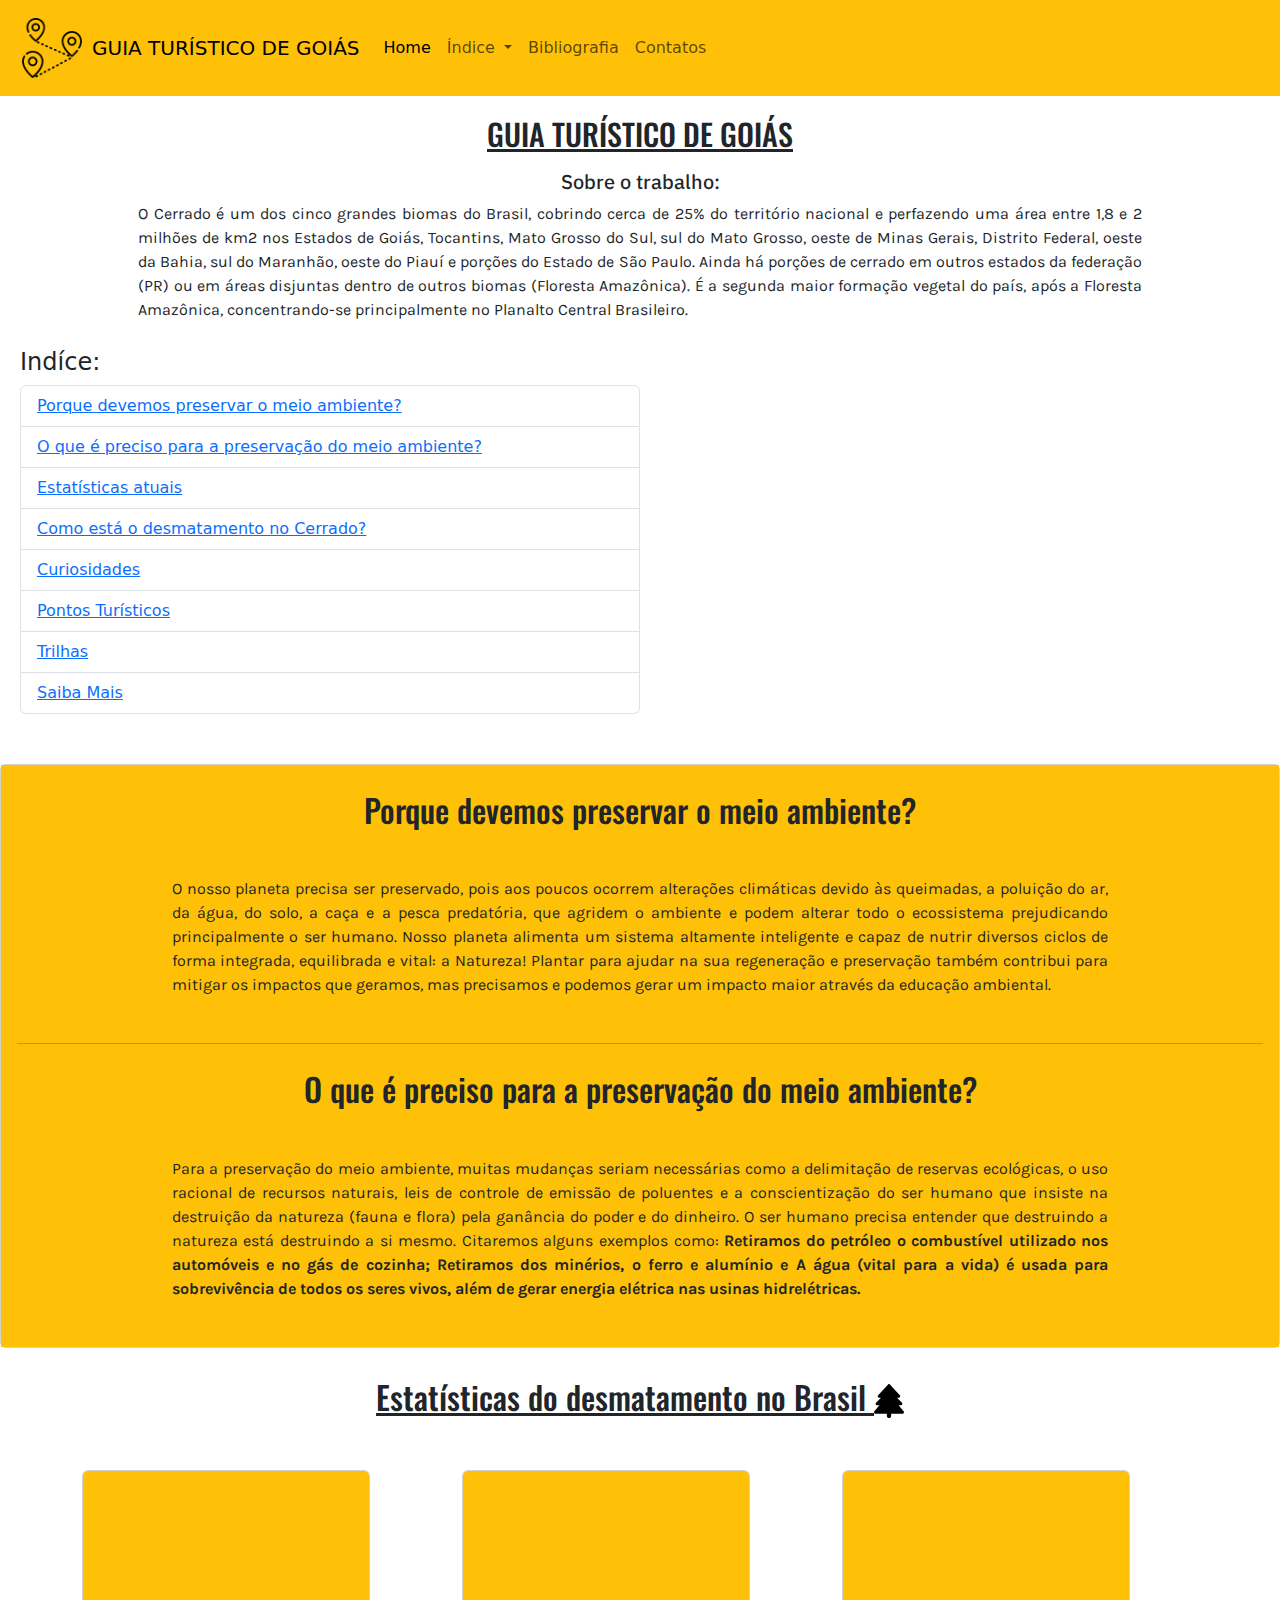
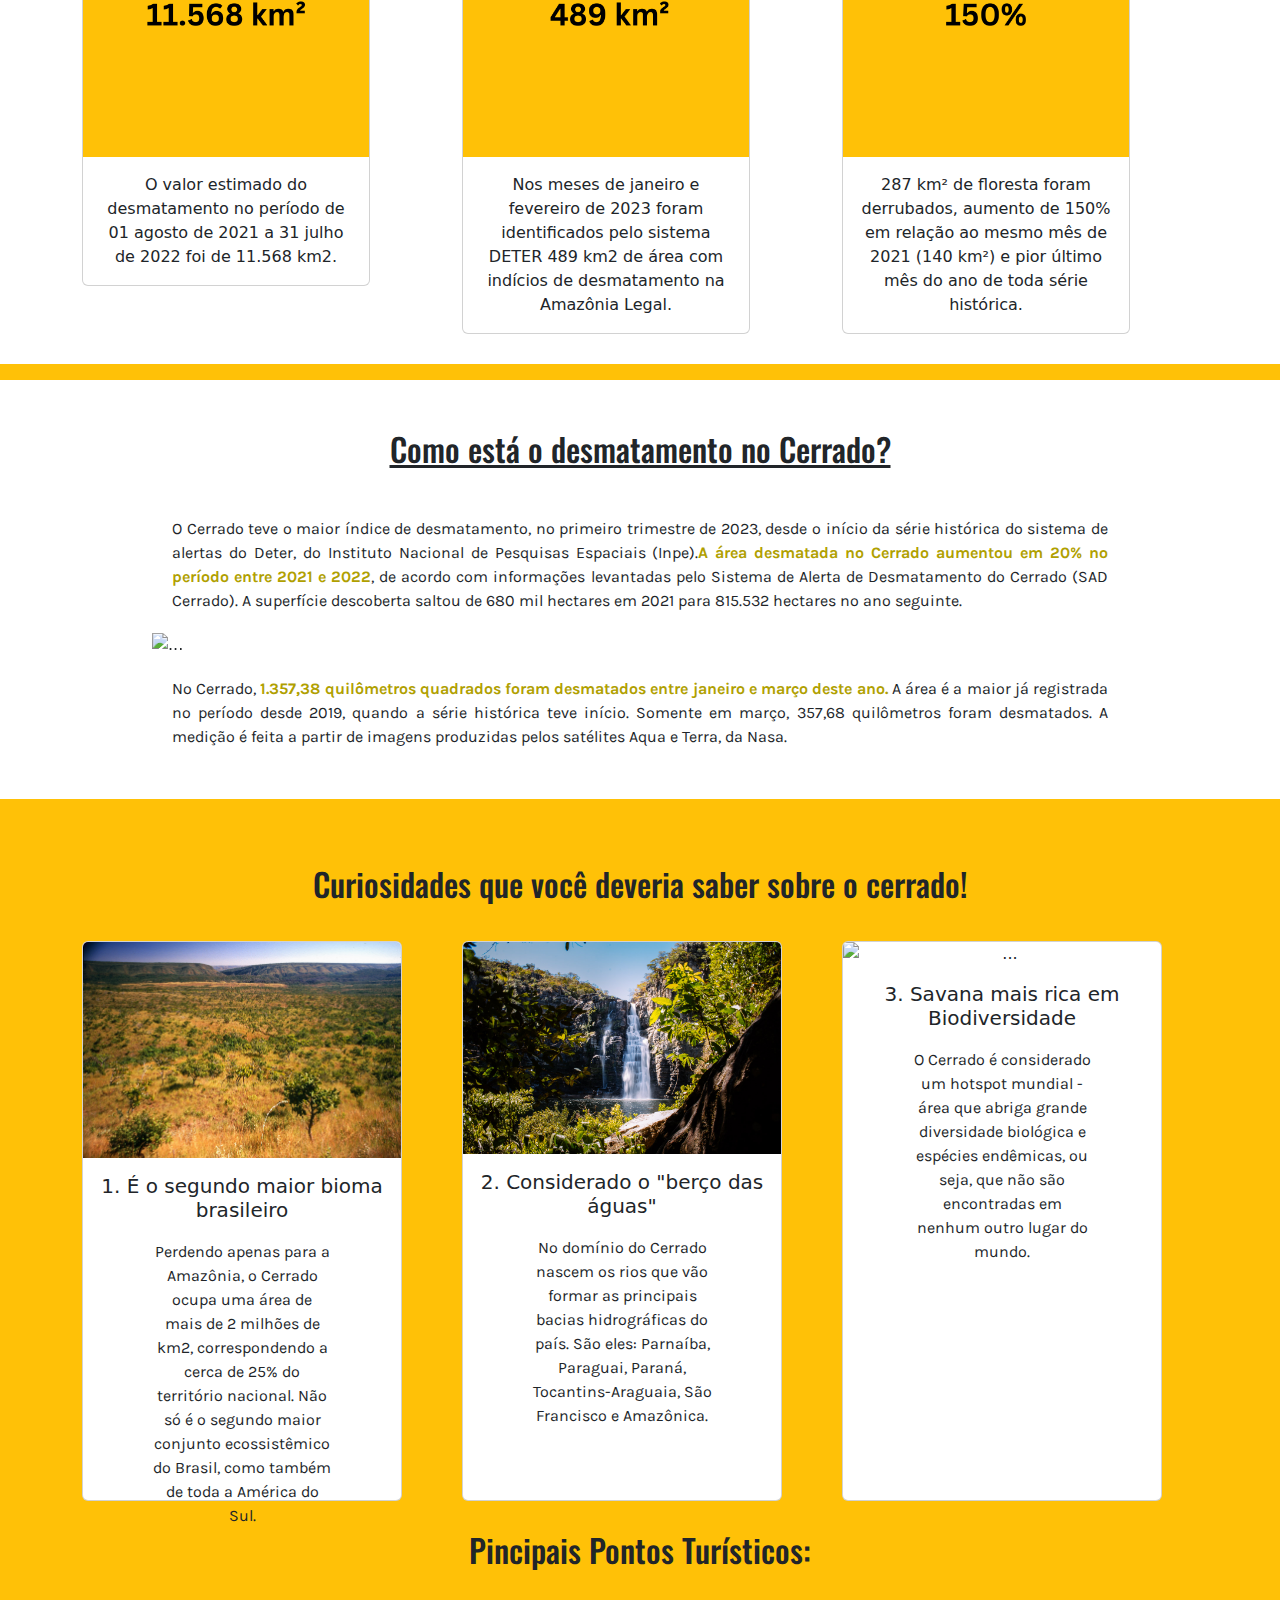
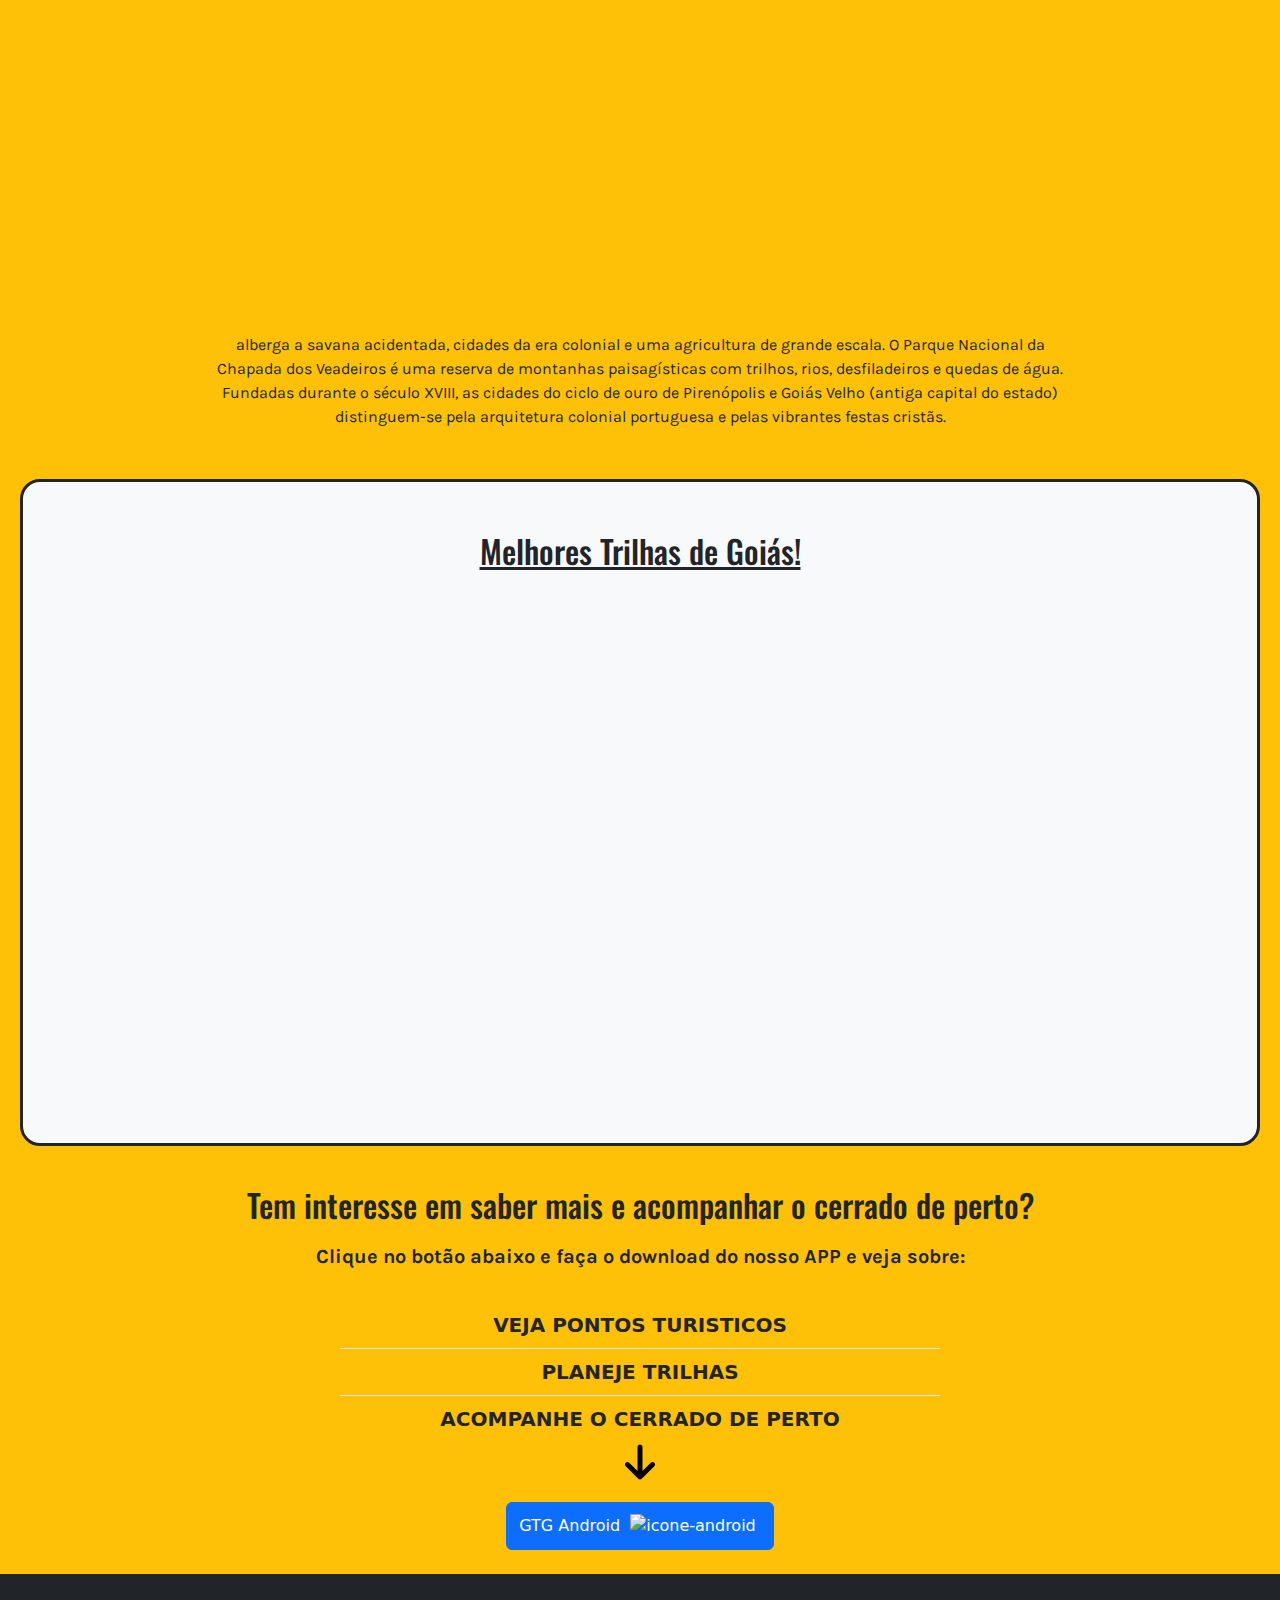
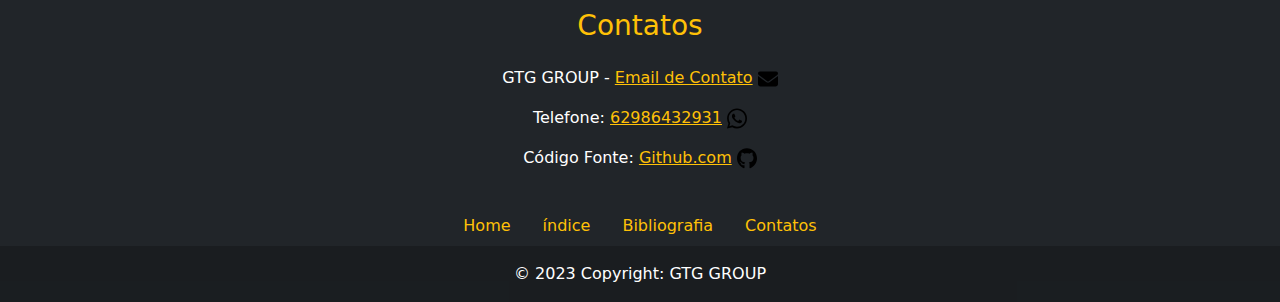
==== commit 29568645: "up finale" ====
--- a/index.html
+++ b/index.html
@@ -12,7 +12,7 @@
 </head>
 <body>
   <!-- Inicio do Menu responsivo: -->
-    <nav class="navbar navbar-expand-lg bg-warning">
+      <nav class="navbar navbar-expand-lg bg-warning">
         <div class="container-fluid">
           <!--Logo e título:-->
           <img class="logo" src="src/logo.png" alt="logo" width="80px">
@@ -26,11 +26,22 @@
               <li class="nav-item">
                 <a class="nav-link active" aria-current="page" href="index.html">Home</a>
               </li>
-              <li class="nav-item">
-                <a class="nav-link" href="#sobre-tbr">Sobre o trabalho</a>
-              </li>
-              <li class="nav-item">
-                <a class="nav-link" href="#saibamais">Aplicativo</a>
+              <li class="nav-item dropdown">
+                <a class="nav-link dropdown-toggle" href="#" role="button" data-bs-toggle="dropdown" aria-expanded="false">
+                  Índice 
+                </a>
+                <ul class="dropdown-menu">
+                  <li><a class="dropdown-item" href="#sobre-tbr">Sobre o trabalho</a></li>
+                  <li><a class="dropdown-item" href="#porquedevemos">Porque devemos preservar o meio ambiente?</a></li>
+                  <li><a class="dropdown-item" href="#preciso">O que é preciso para a preservação do meio ambiente?</a></li>
+                  <li><a class="dropdown-item" href="#tit-estatistica">Estatísticas atuais</a></li>
+                  <li><a class="dropdown-item" href="#cerrado">Como está o desmatamento no Cerrado?</a></li>
+                  <li><a class="dropdown-item" href="#curiosidades">Curiosidades</a></li>
+                  <li><a class="dropdown-item" href="#tit-pt">Pontos Turísticos</a></li>
+                  <li><a class="dropdown-item" href="#trilhas">Trilhas</a></li>
+                  <li><a class="dropdown-item" href="#btn-dw">Aplicativo</a></li>
+
+                </ul>
               </li>
               <li class="nav-item">
                 <a class="nav-link" href="bibliografia.html">Bibliografia</a>
@@ -44,21 +55,24 @@
       </nav>
       <!-- INICIO DO CONTEUDO - RESUMO -->
       <main class="home">
-        <h1>GUIA TURÍSTICO DE GOIÁS</h1>
+        <h1 id="home-title">GUIA TURÍSTICO DE GOIÁS</h1>
         <h2 id="sobre-tbr">Sobre o trabalho:</h2>
         <p>
           O Cerrado é um dos cinco grandes biomas do Brasil, cobrindo cerca de 25% do território nacional e perfazendo uma área entre 1,8 e 2 milhões de km2 nos Estados de Goiás, Tocantins, Mato Grosso do Sul, sul do Mato Grosso, oeste de Minas Gerais, Distrito Federal, oeste da Bahia, sul do Maranhão, oeste do Piauí e porções do Estado de São Paulo. Ainda há porções de cerrado em outros estados da federação (PR) ou em áreas disjuntas dentro de outros biomas (Floresta Amazônica). É a segunda maior formação vegetal do país, após a Floresta Amazônica, concentrando-se principalmente no Planalto Central Brasileiro.
         </p>
       </main>
       <!-- LISTA DO INDICE -->
-      <main class="indice">
+      <main class="indice" id="indice">
         <h4>Indíce:</h4>
         <ul class="list-group">
           <li class="list-group-item"><a href="#porquedevemos">Porque devemos preservar o meio ambiente?</a></li>
           <li class="list-group-item"><a href="#preciso">O que é preciso para a preservação do meio ambiente?</a></li>
           <li class="list-group-item"><a href="#tit-estatistica">Estatísticas atuais</a></li>
           <li class="list-group-item"><a href="#cerrado">Como está o desmatamento no Cerrado?</a></li>
-          <li class="list-group-item"><a href="#saibamais">Saiba Mais</a></li>
+          <li class="list-group-item"><a href="#curiosidades">Curiosidades</a></li>
+          <li class="list-group-item"><a href="#tit-pt">Pontos Turísticos</a></li>
+          <li class="list-group-item"><a href="#trilhas">Trilhas</a></li>
+          <li class="list-group-item"><a href="#btn-dw">Saiba Mais</a></li>
         </ul>
       </main>
       <!-- INICIO DO INDICE 1: -->
@@ -158,7 +172,7 @@
       <!-- INICIO DO INDICE 5: -->
       <main class="saibamais bg-warning" id="saibamais">
 
-        <div class="curiosidades">
+        <div class="curiosidades" id="curiosidades">
           <h2> Curiosidades que você deveria saber sobre o cerrado!</h2>
           <div class="container text-center">
             <div class="row align-items-center">
@@ -193,49 +207,20 @@
               </div>
             </div>
           </div>
-
-          <h2>Pincipais Pontos Turísticos:</h2>
-          <div class="container text-center">
-            <div class="row align-items-center">
-
-              <div class="col">
-                <div class="card bg-dark"  style="width: 15rem; height: 20rem;">
-                  <div class="card-body text-light">
-                    <h5 class="card-title">Vale da Lua</h5>
-                    <p class="card-text"> A paisagem tem inúmeras formações rochosas e lembra, literalmente, uma superfície lunar. </p>
-                    <!-- Button trigger modal -->
-                    <button type="button" class="btn btn-primary" data-bs-toggle="modal" data-bs-target="#exampleModal">
-                      Ver fotos 
-                    </button>
-
-                    <!-- Modal -->
-                    <div class="modal fade" id="exampleModal" tabindex="-1" aria-labelledby="exampleModalLabel" aria-hidden="true">
-                      <div class="modal-dialog">
-                        <div class="modal-content">
-                          <div class="modal-header text-dark">
-                            <button type="button" class="btn-close" data-bs-dismiss="modal" aria-label="Close"></button>
-                          </div>
-                          <div class="modal-body">
-                            <h2 class="fs-5">Popover in a modal</h2>
-                            <p>This <button class="btn btn-secondary" data-bs-toggle="popover" title="Popover title" data-bs-content="Popover body content is set in this attribute.">button</button> triggers a popover on click.</p>
-                            <hr>
-                            <h2 class="fs-5">Tooltips in a modal</h2>
-                            <p><a href="#" data-bs-toggle="tooltip" title="Tooltip">This link</a> and <a href="#" data-bs-toggle="tooltip" title="Tooltip">that link</a> have tooltips on hover.</p>
-                          </div>
-                          <div class="modal-footer">
-                            <button type="button" class="btn btn-secondary" data-bs-dismiss="modal">Close</button>
-                          </div>
-                        </div>
-                      </div>
-                    </div>
-                  </div>
-                </div>
-              </div>
-              
-            </div>
-          </div>
-        </div>
-        <hr>
+          
+          <h2 id="tit-pt">Pincipais Pontos Turísticos:</h2>
+          <div class="d-flex justify-content-center">
+            <iframe width="560" height="315" src="https://www.youtube.com/embed/vSUzJ-DC9YQ" title="YouTube video player" frameborder="0" allow="accelerometer; autoplay; clipboard-write; encrypted-media; gyroscope; picture-in-picture; web-share" allowfullscreen></iframe>
+          </div>
+          <p>
+            alberga a savana acidentada, cidades da era colonial e uma agricultura de grande escala. O Parque Nacional da Chapada dos Veadeiros é uma reserva de montanhas paisagísticas com trilhos, rios, desfiladeiros e quedas de água. Fundadas durante o século XVIII, as cidades do ciclo de ouro de Pirenópolis e Goiás Velho (antiga capital do estado) distinguem-se pela arquitetura colonial portuguesa e pelas vibrantes festas cristãs.
+          </p>
+      
+        </div>
+        <main class="bg-light trilhas" id="trilhas">
+          <h2> Melhores Trilhas de Goiás! </h2>
+          <iframe align="center" width="860" height="515" src="https://www.tripadvisor.com.br/Attractions-g303323-Activities-c61-t87-State_of_Goias.html" frameborder="0"></iframe>
+        </main>
         <!--SLIDE 2 -->
 
         <h2 id="btn-dw">Tem interesse em saber mais e acompanhar o cerrado de perto? </h2>
@@ -263,27 +248,35 @@
       <footer class="bg-dark text-center text-white rodape">
         <!-- Grid container -->
         <div class="ctt-footer">
-          <h3 style="padding: 15px;">Contatos</h3>
-          <p>GTG GROUP - <a href="mailto:cybertech.inovation@gmail.com">Email de Contato</a> <img src="src/envelope-solid.svg" width="20px" alt="email"></p>
-          <p>Telefone: <a href="https://wa.me/5562986432931">62986432931</a> <img src="src/whatsapp.svg" width="20px" alt="whatsapp"></p>
-          <p>Código Fonte: <a target="_blank" href="https://github.com/luizcarlosjj/aps-web">Github.com</a> <img src="src/github.svg" width="20px" alt="github"></p>
+          <h3 class="link-warning text-warning" style="padding: 15px;">Contatos</h3>
+          <p>GTG GROUP - 
+            <a class="link-warning text-warning" href="mailto:cybertech.inovation@gmail.com">Email de Contato</a> 
+            <img src="src/envelope-solid.svg" width="20px" alt="email">
+          </p>
+
+          <p>Telefone: 
+            <a class="link-warning text-warning" href="https://wa.me/5562986432931">62986432931</a> 
+            <img src="src/whatsapp.svg" width="20px" alt="whatsapp">
+          </p>
+
+          <p>Código Fonte: 
+            <a class="link-warning text-warning" target="_blank" href="https://github.com/luizcarlosjj/aps-web">Github.com</a> 
+            <img src="src/github.svg" width="20px" alt="github">
+          </p>
         </div>
 
         <ul class="nav justify-content-center">
           <li class="nav-item">
-            <a class="nav-link active" aria-current="page" href="index.html">Home</a>
-          </li>
-          <li class="nav-item">
-            <a class="nav-link" href="#sobre-tbr">Sobre o trabalho</a>
-          </li>
-          <li class="nav-item">
-            <a class="nav-link" href="#saibamais">Aplicativo</a>
-          </li>
-          <li class="nav-item">
-            <a class="nav-link" href="bibliografia.html">Bibliografia</a>
-          </li>
-          <li class="nav-item">
-            <a class="nav-link" href="contatos.html">Contatos</a>
+            <a class="nav-link active link-warning text-warning" aria-current="page" href="#home-title">Home</a>
+          </li>
+          <li class="nav-item">
+            <a class="nav-link link-warning text-warning" href="#indice">índice</a>
+          </li>
+          <li class="nav-item">
+            <a class="nav-link link-warning text-warning" href="bibliografia.html">Bibliografia</a>
+          </li>
+          <li class="nav-item">
+            <a class="nav-link link-warning text-warning" href="contatos.html">Contatos</a>
           </li>
         </ul>
         <!-- Copyright -->
--- a/style.css
+++ b/style.css
@@ -7,7 +7,6 @@
     padding: 0px;
 }
 
-
 .logo {
     padding: 10px;
 }
@@ -193,6 +192,22 @@
 .curiosidades h2 {
     font-family: 'Oswald';
     text-align: center;
-    padding: 20px;
-
+    padding: 30px;
+
+}
+
+.trilhas{
+    margin: auto;
+    text-align: center;
+    margin: 20px;
+    padding: 20px;
+    border-radius: 20px;
+    border-style: solid;
+}
+
+.trilhas h2 {
+    font-family: 'Oswald';
+    text-align: center;
+    padding: 30px;
+    text-decoration: underline;
 }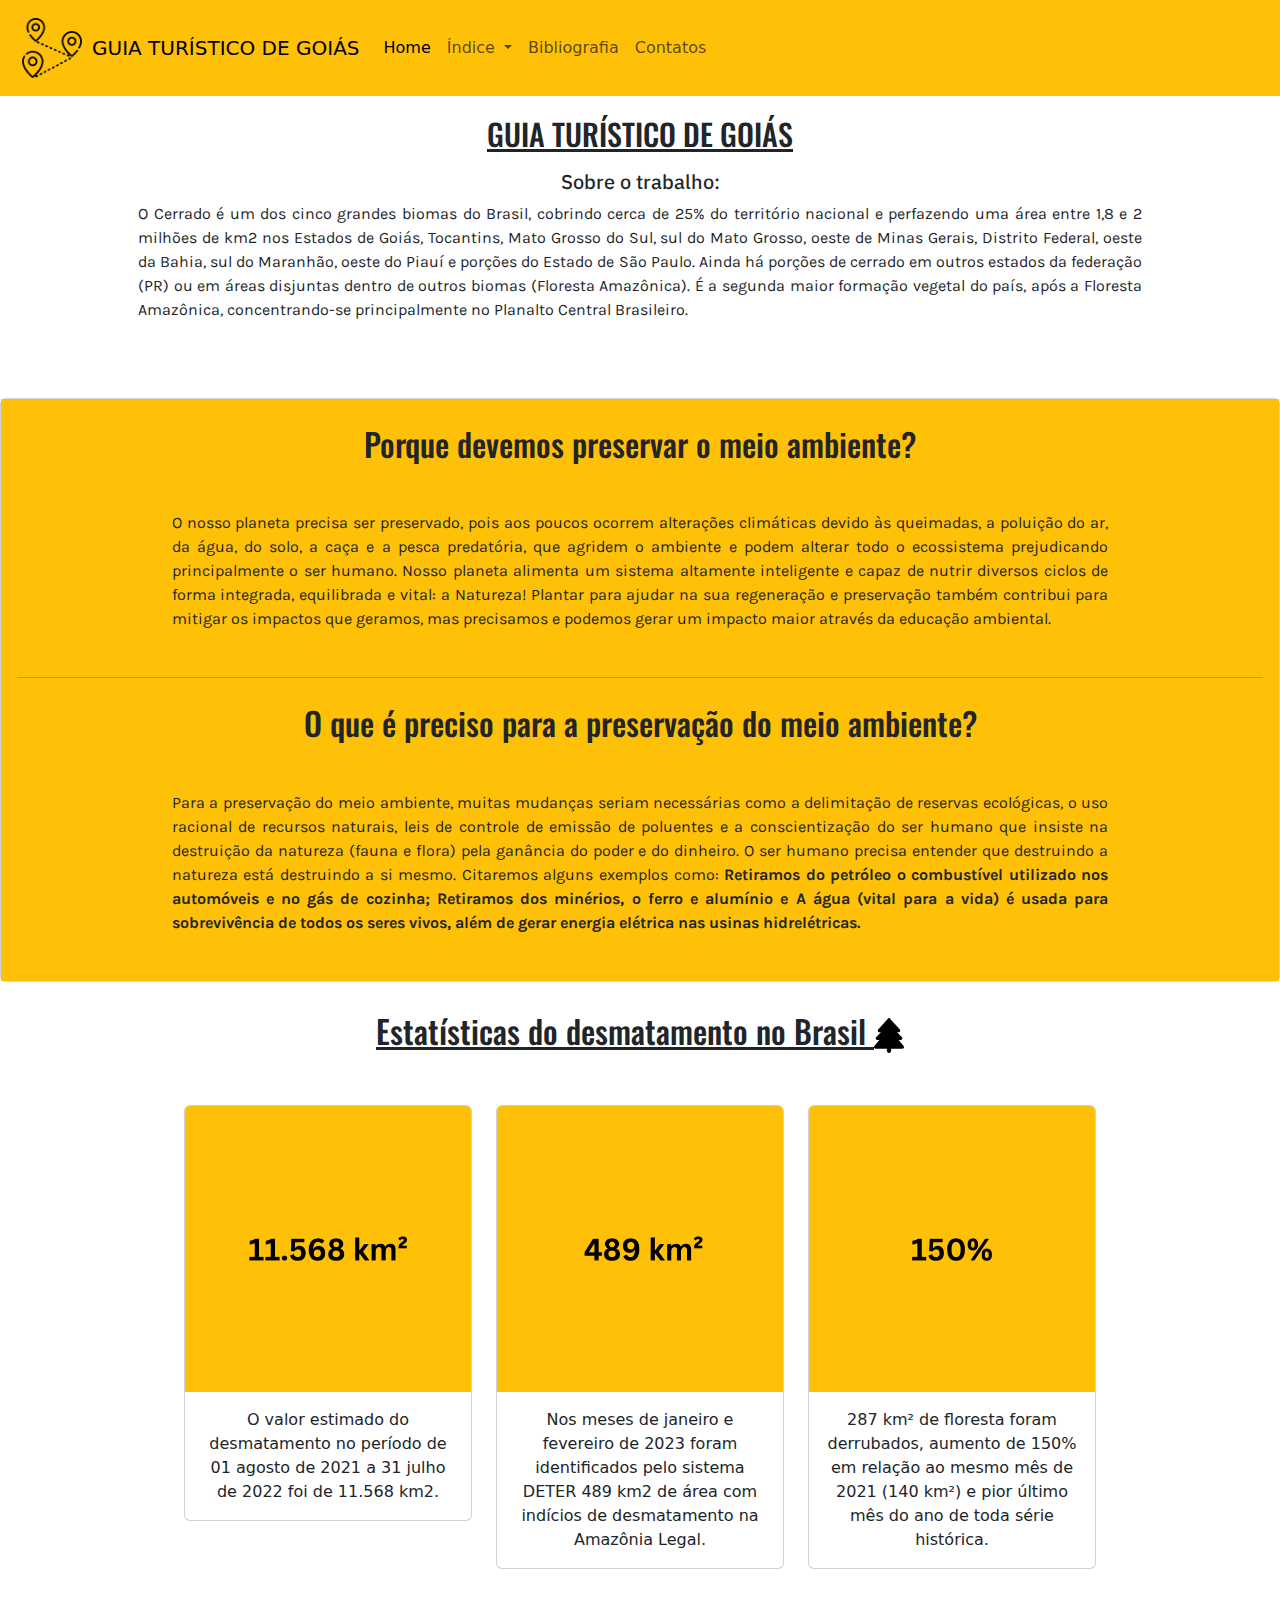
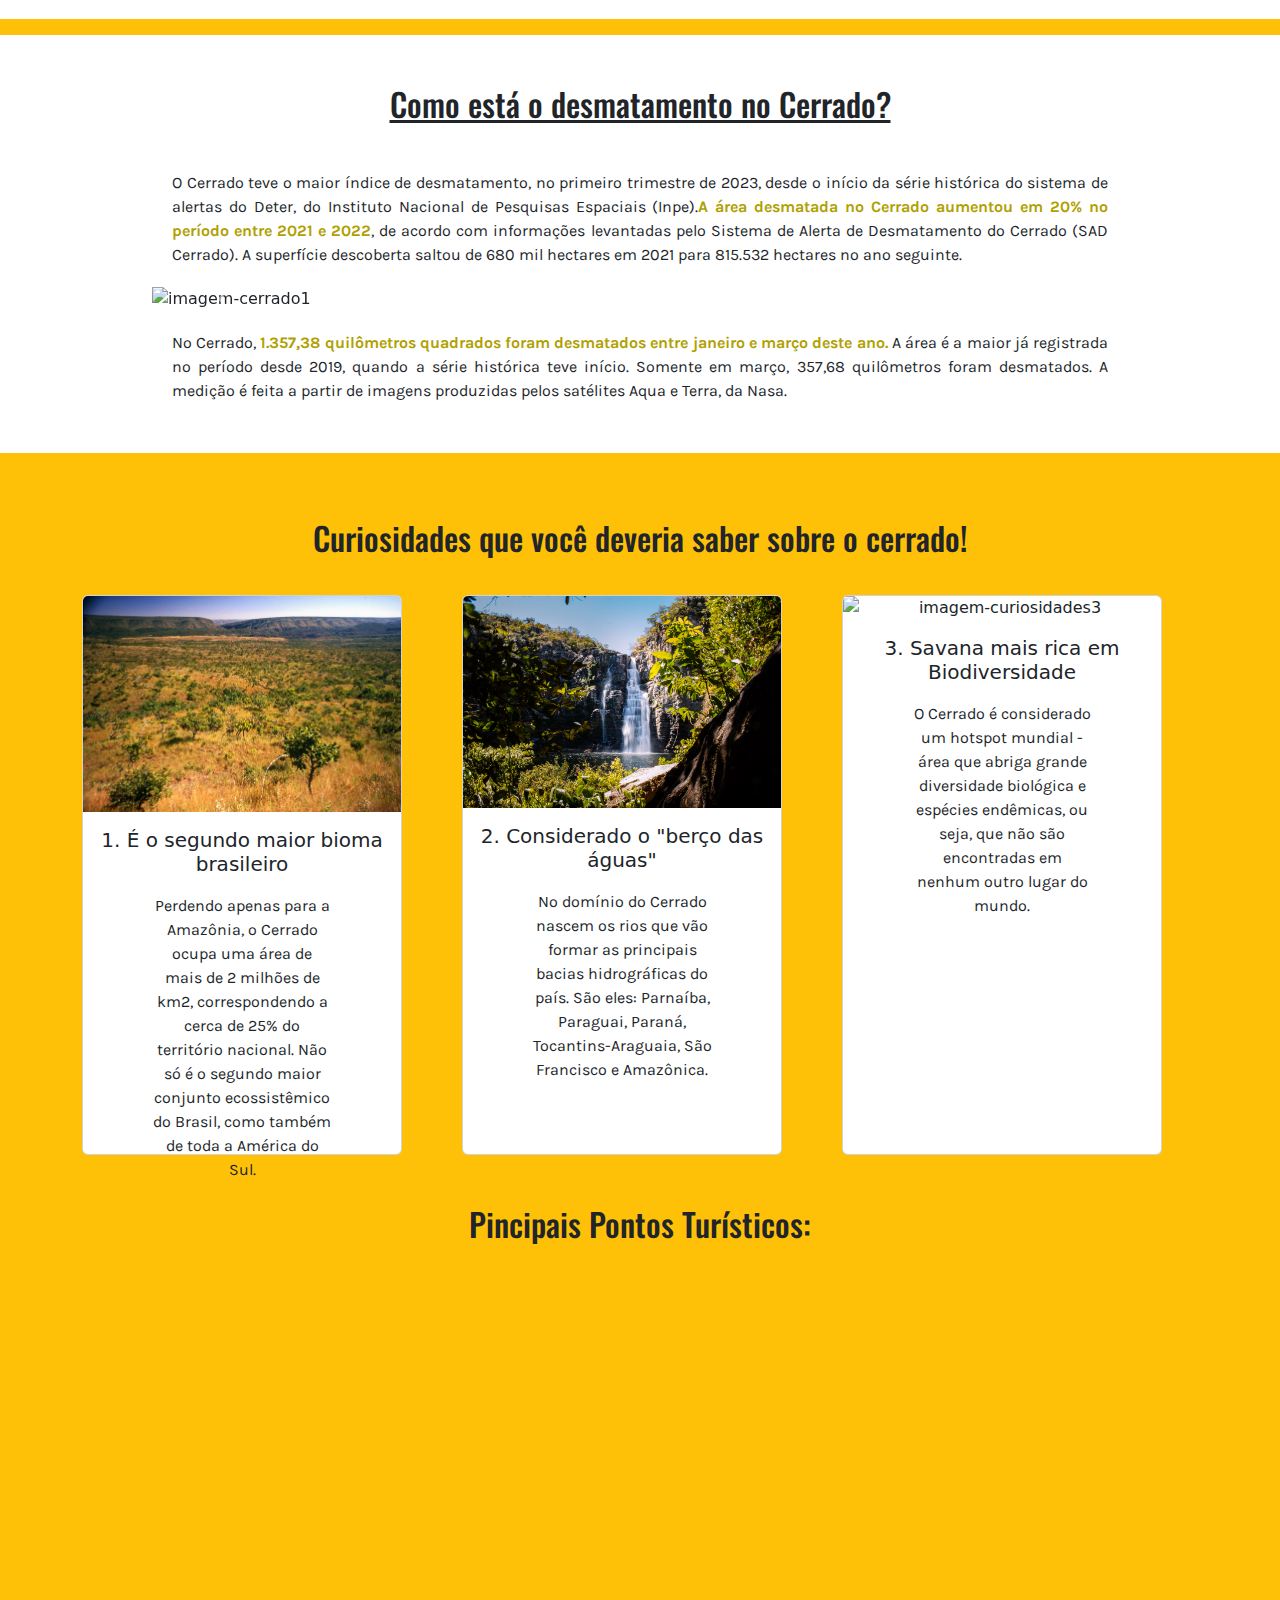
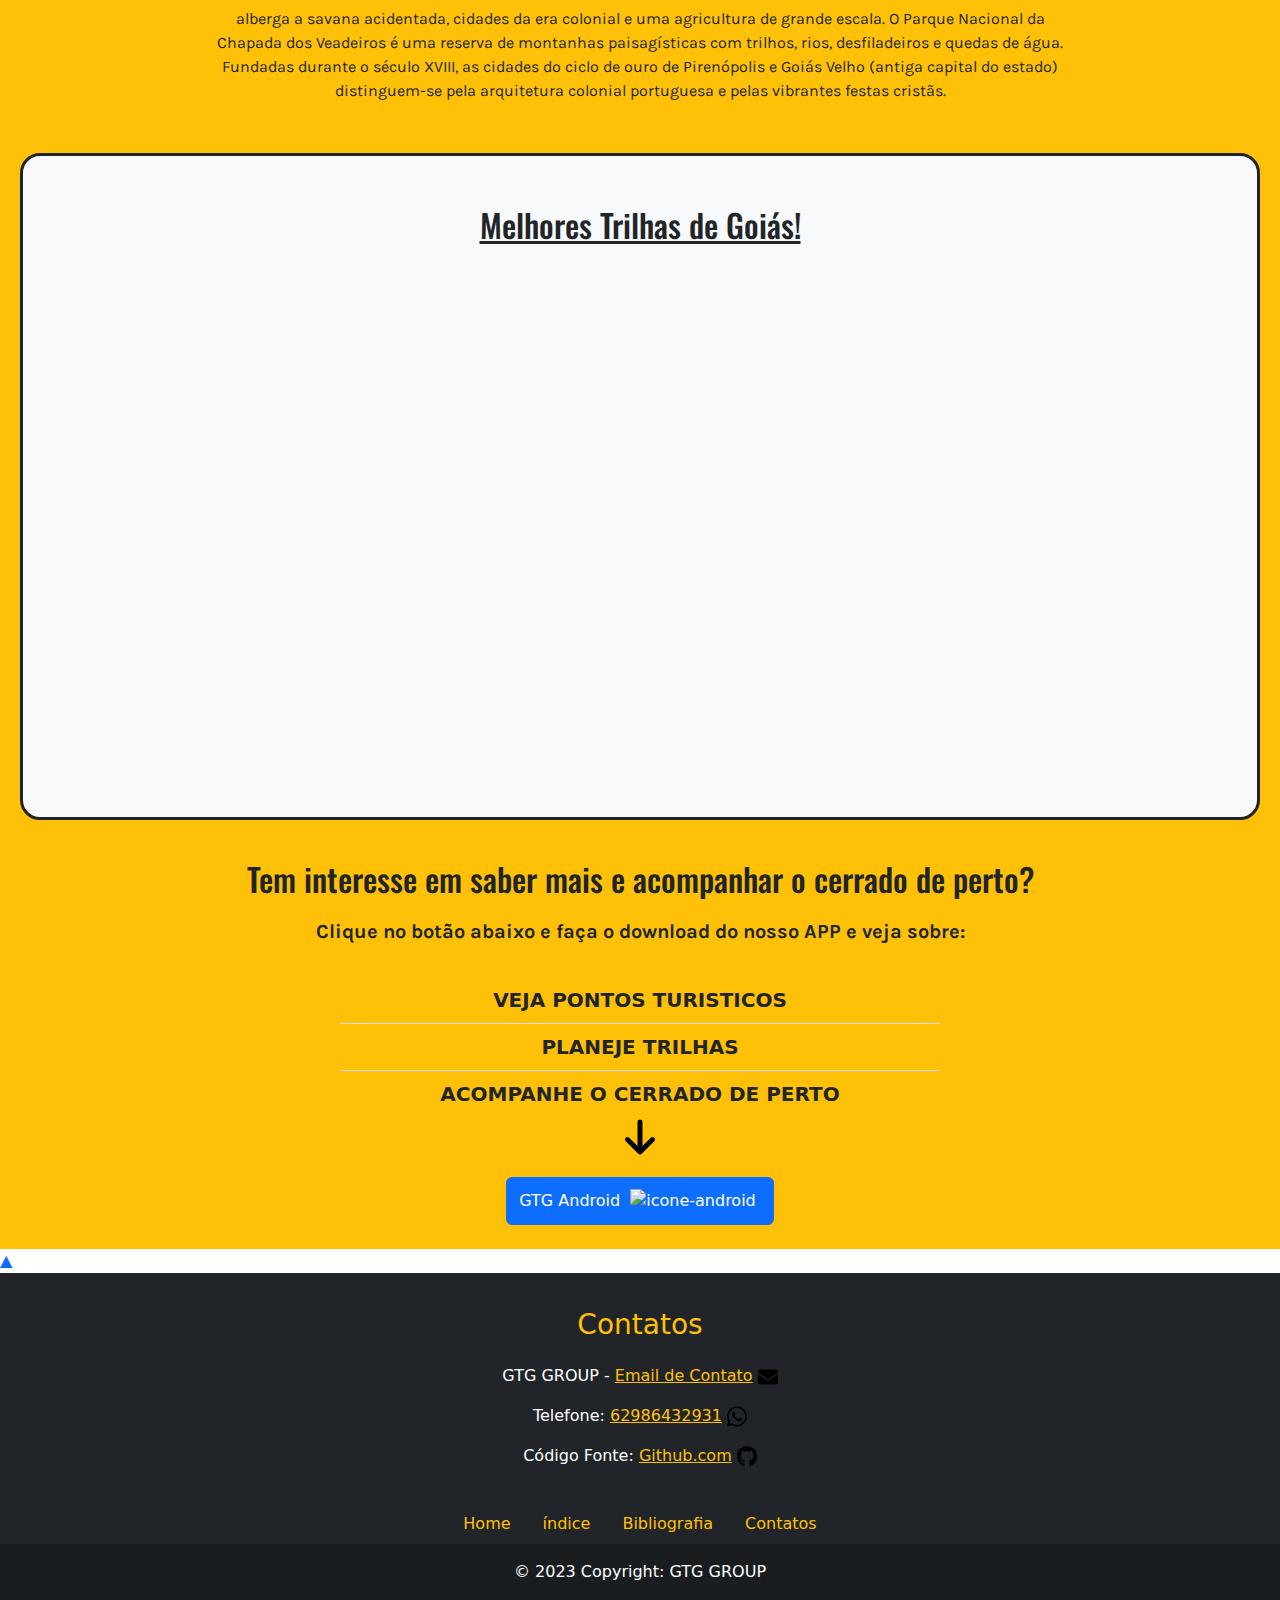
==== commit 99836e37: "commit" ====
--- a/index.html
+++ b/index.html
@@ -40,7 +40,6 @@
                   <li><a class="dropdown-item" href="#tit-pt">Pontos Turísticos</a></li>
                   <li><a class="dropdown-item" href="#trilhas">Trilhas</a></li>
                   <li><a class="dropdown-item" href="#btn-dw">Aplicativo</a></li>
-
                 </ul>
               </li>
               <li class="nav-item">
@@ -54,29 +53,15 @@
         </div>
       </nav>
       <!-- INICIO DO CONTEUDO - RESUMO -->
-      <main class="home">
+      <section class="home">
         <h1 id="home-title">GUIA TURÍSTICO DE GOIÁS</h1>
         <h2 id="sobre-tbr">Sobre o trabalho:</h2>
         <p>
           O Cerrado é um dos cinco grandes biomas do Brasil, cobrindo cerca de 25% do território nacional e perfazendo uma área entre 1,8 e 2 milhões de km2 nos Estados de Goiás, Tocantins, Mato Grosso do Sul, sul do Mato Grosso, oeste de Minas Gerais, Distrito Federal, oeste da Bahia, sul do Maranhão, oeste do Piauí e porções do Estado de São Paulo. Ainda há porções de cerrado em outros estados da federação (PR) ou em áreas disjuntas dentro de outros biomas (Floresta Amazônica). É a segunda maior formação vegetal do país, após a Floresta Amazônica, concentrando-se principalmente no Planalto Central Brasileiro.
         </p>
-      </main>
-      <!-- LISTA DO INDICE -->
-      <main class="indice" id="indice">
-        <h4>Indíce:</h4>
-        <ul class="list-group">
-          <li class="list-group-item"><a href="#porquedevemos">Porque devemos preservar o meio ambiente?</a></li>
-          <li class="list-group-item"><a href="#preciso">O que é preciso para a preservação do meio ambiente?</a></li>
-          <li class="list-group-item"><a href="#tit-estatistica">Estatísticas atuais</a></li>
-          <li class="list-group-item"><a href="#cerrado">Como está o desmatamento no Cerrado?</a></li>
-          <li class="list-group-item"><a href="#curiosidades">Curiosidades</a></li>
-          <li class="list-group-item"><a href="#tit-pt">Pontos Turísticos</a></li>
-          <li class="list-group-item"><a href="#trilhas">Trilhas</a></li>
-          <li class="list-group-item"><a href="#btn-dw">Saiba Mais</a></li>
-        </ul>
-      </main>
+      </section>
       <!-- INICIO DO INDICE 1: -->
-      <main class="indice1">
+      <section class="indice1">
         <!-- card resposinvo contento o texto -->
         <div class="card">
           <div class="card-body bg-warning">
@@ -90,17 +75,17 @@
             </p>
           </div>
         </div>
-      </main>
+      </section>
       <!-- INICIO DO INDICE 3:-->
-      <main class="estatisticas">
+      <section class="estatisticas">
         <h2 id="tit-estatistica">Estatísticas do desmatamento no Brasil <img src="src/tree-solid.svg" width="30px"></h2>
         <br>
         <!-- div 3 colunas responsivas: -->
-        <div class="container text-center">
+        <div class="d-flex justify-content-center">
           <div class="row">
             <div class="col">
               <!-- CARD 1 INFOS-->
-              <div class="card" style="width: 18rem;">
+              <div class="card" style="width: 18rem; margin-bottom: 20px;">
                 <img src="src/stats1.png" class="card-img-top" alt="stats1">
                 <div class="card-body">
                   <p class="card-text">O valor estimado do desmatamento no período de 01 agosto de 2021 a 31 julho de 2022 foi de 11.568 km2.</p>
@@ -109,7 +94,7 @@
             </div>
             <div class="col">
               <!-- CARD 2 INFOS-->
-              <div class="card" style="width: 18rem;">
+              <div class="card" style="width: 18rem; margin-bottom: 20px;">
                 <img src="src/stats2.png" class="card-img-top" alt="stats2">
                 <div class="card-body">
                   <p class="card-text">Nos meses de janeiro e fevereiro de 2023 foram identificados pelo sistema DETER 489 km2 de área com indícios de desmatamento na Amazônia Legal.</p>
@@ -118,7 +103,7 @@
             </div>
             <div class="col">
               <!-- CARD 3 INFOS-->
-              <div class="card" style="width: 18rem;">
+              <div class="card" style="width: 18rem; margin-bottom: 20px;">
                 <img src="src/stats3.png" class="card-img-top" alt="stats3">
                 <div class="card-body">
                   <p class="card-text">287 km² de floresta foram derrubados, aumento de 150% em relação ao mesmo mês de 2021 (140 km²) e pior último mês do ano de toda série histórica.</p>
@@ -127,11 +112,11 @@
             </div>
           </div>
         </div>
-      </main>
+      </section>
       <!-- DIV FLEX COLORIDA PARA FAZER A DIVISÃO -->
       <div class="d-flex p-2 bg-warning"></div>
       <!-- INICIO DO INDICE 4 -->
-      <main class="cerrado" id="cerrado">
+      <section class="cerrado" id="cerrado">
         <h2>Como está o desmatamento no Cerrado?</h2>
         <p>
           O Cerrado teve o maior índice de desmatamento, no primeiro trimestre de 2023, desde o início da série histórica do sistema de alertas do Deter, do Instituto Nacional de Pesquisas Espaciais (Inpe).<font color="bg-warning" style="font-weight: bolder;">A área desmatada no Cerrado aumentou em 20% no período entre 2021 e 2022</font>, de acordo com informações levantadas pelo Sistema de Alerta de Desmatamento do Cerrado (SAD Cerrado). A superfície descoberta saltou de 680 mil hectares em 2021 para 815.532 hectares no ano seguinte.
@@ -142,10 +127,10 @@
           <div id="carouselExampleAutoplaying" class="carousel slide" data-bs-ride="carousel">
             <div class="carousel-inner">
               <div class="carousel-item active">
-                <img src="src/cerrado1.jpg" class="d-block w-100" alt="..."> <!--Imagem 1-->
+                <img src="src/cerrado1.jpg" class="d-block w-100" alt="imagem-cerrado1"> <!--Imagem 1-->
               </div>
               <div class="carousel-item">
-                <img src="src/cerrado2.jpg" class="d-block w-100" alt="..."> <!--Imagem 2-->
+                <img src="src/cerrado2.jpg" class="d-block w-100" alt="imagem-cerrado2"> <!--Imagem 2-->
               </div>
               
             <!--Button preview e next -->
@@ -164,21 +149,21 @@
         <p>
           No Cerrado, <font color="bg-warning" style="font-weight: bolder;">1.357,38 quilômetros quadrados foram desmatados entre janeiro e março deste ano.</font> A área é a maior já registrada no período desde 2019, quando a série histórica teve início. Somente em março, 357,68 quilômetros foram desmatados. A medição é feita a partir de imagens produzidas pelos satélites Aqua e Terra, da Nasa. 
         </p>
-      </main>
+      </section>
       <!--FIM DO INDICE 4-->
 
       <!-- DIV FLEX COLORIDA PARA FAZER A DIVISÃO -->
       <div class="d-flex p-2 bg-warning"></div>
       <!-- INICIO DO INDICE 5: -->
-      <main class="saibamais bg-warning" id="saibamais">
+      <section class="saibamais bg-warning" id="saibamais">
 
         <div class="curiosidades" id="curiosidades">
           <h2> Curiosidades que você deveria saber sobre o cerrado!</h2>
           <div class="container text-center">
             <div class="row align-items-center">
               <div class="col">
-                <div class="card" style="width: 20rem; height: 35rem">
-                  <img src="src/cerrado-vegetacao.jpg" class="card-img-top"  alt="...">
+                <div class="card" style="width: 20rem; height: 35rem; margin-bottom: 20px;">
+                  <img src="src/cerrado-vegetacao.jpg" class="card-img-top"  alt="imagem-curiosidades1">
                   <div class="card-body">
                     <h5 class="card-title">1. É o segundo maior bioma brasileiro</h5>
                     <p class="card-text">Perdendo apenas para a Amazônia, o Cerrado ocupa uma área de mais de 2 milhões de km2, correspondendo a cerca de 25% do território nacional. Não só é o segundo maior conjunto ecossistêmico do Brasil, como também de toda a América do Sul.</p>
@@ -186,8 +171,8 @@
                 </div>
               </div>
               <div class="col">
-                <div class="card" style="width: 20rem; height: 35rem;">
-                  <img src="src/@combuca-87.jpg" class="card-img-top" alt="...">
+                <div class="card" style="width: 20rem; height: 35rem; margin-bottom: 20px;">
+                  <img src="src/@combuca-87.jpg" class="card-img-top" alt="imagem-curiosidades2">
                   <div class="card-body">
                     <h5 class="card-title">2. Considerado o "berço das águas"</h5>
                     <p class="card-text">No domínio do Cerrado nascem os rios que vão formar as principais bacias hidrográficas do país. São eles: Parnaíba, Paraguai, Paraná, Tocantins-Araguaia, São Francisco e Amazônica.
@@ -196,8 +181,8 @@
                 </div>
               </div>
               <div class="col">
-                <div class="card" style="width: 20rem; height: 35rem">
-                  <img src="src/cerrado1.jpg" class="card-img-top" alt="...">
+                <div class="card" style="width: 20rem; height: 35rem; margin-bottom: 20px;">
+                  <img src="src/cerrado1.jpg" class="card-img-top" alt="imagem-curiosidades3">
                   <div class="card-body">
                     <h5 class="card-title">3. Savana mais rica em Biodiversidade</h5>
                     <p class="card-text">O Cerrado é considerado um hotspot mundial - área que abriga grande diversidade biológica e espécies endêmicas, ou seja, que não são encontradas em nenhum outro lugar do mundo.
@@ -217,10 +202,13 @@
           </p>
       
         </div>
-        <main class="bg-light trilhas" id="trilhas">
+        <section class="bg-light trilhas" id="trilhas">
           <h2> Melhores Trilhas de Goiás! </h2>
-          <iframe align="center" width="860" height="515" src="https://www.tripadvisor.com.br/Attractions-g303323-Activities-c61-t87-State_of_Goias.html" frameborder="0"></iframe>
-        </main>
+          <div class="d-flex justify-content-center">
+            <iframe align="center" width="860" height="515" src="https://www.tripadvisor.com.br/Attractions-g303323-Activities-c61-t87-State_of_Goias.html" frameborder="0">
+            </iframe>
+          </div>
+        </section>
         <!--SLIDE 2 -->
 
         <h2 id="btn-dw">Tem interesse em saber mais e acompanhar o cerrado de perto? </h2>
@@ -242,8 +230,11 @@
           <a class="btn btn-primary" href="app/aps.apk" download role="button">GTG Android <img class="image-icone" width="40px" src="src/robot-solid.svg" alt="icone-android"></a>
         </div>
         <br>
-      </main>
+      </section>
       <!--FIM DO INDICE 5-->
+      <a id="link-topo" href="#">
+        &#9650;
+      </a>
       <!-- Footer -->
       <footer class="bg-dark text-center text-white rodape">
         <!-- Grid container -->
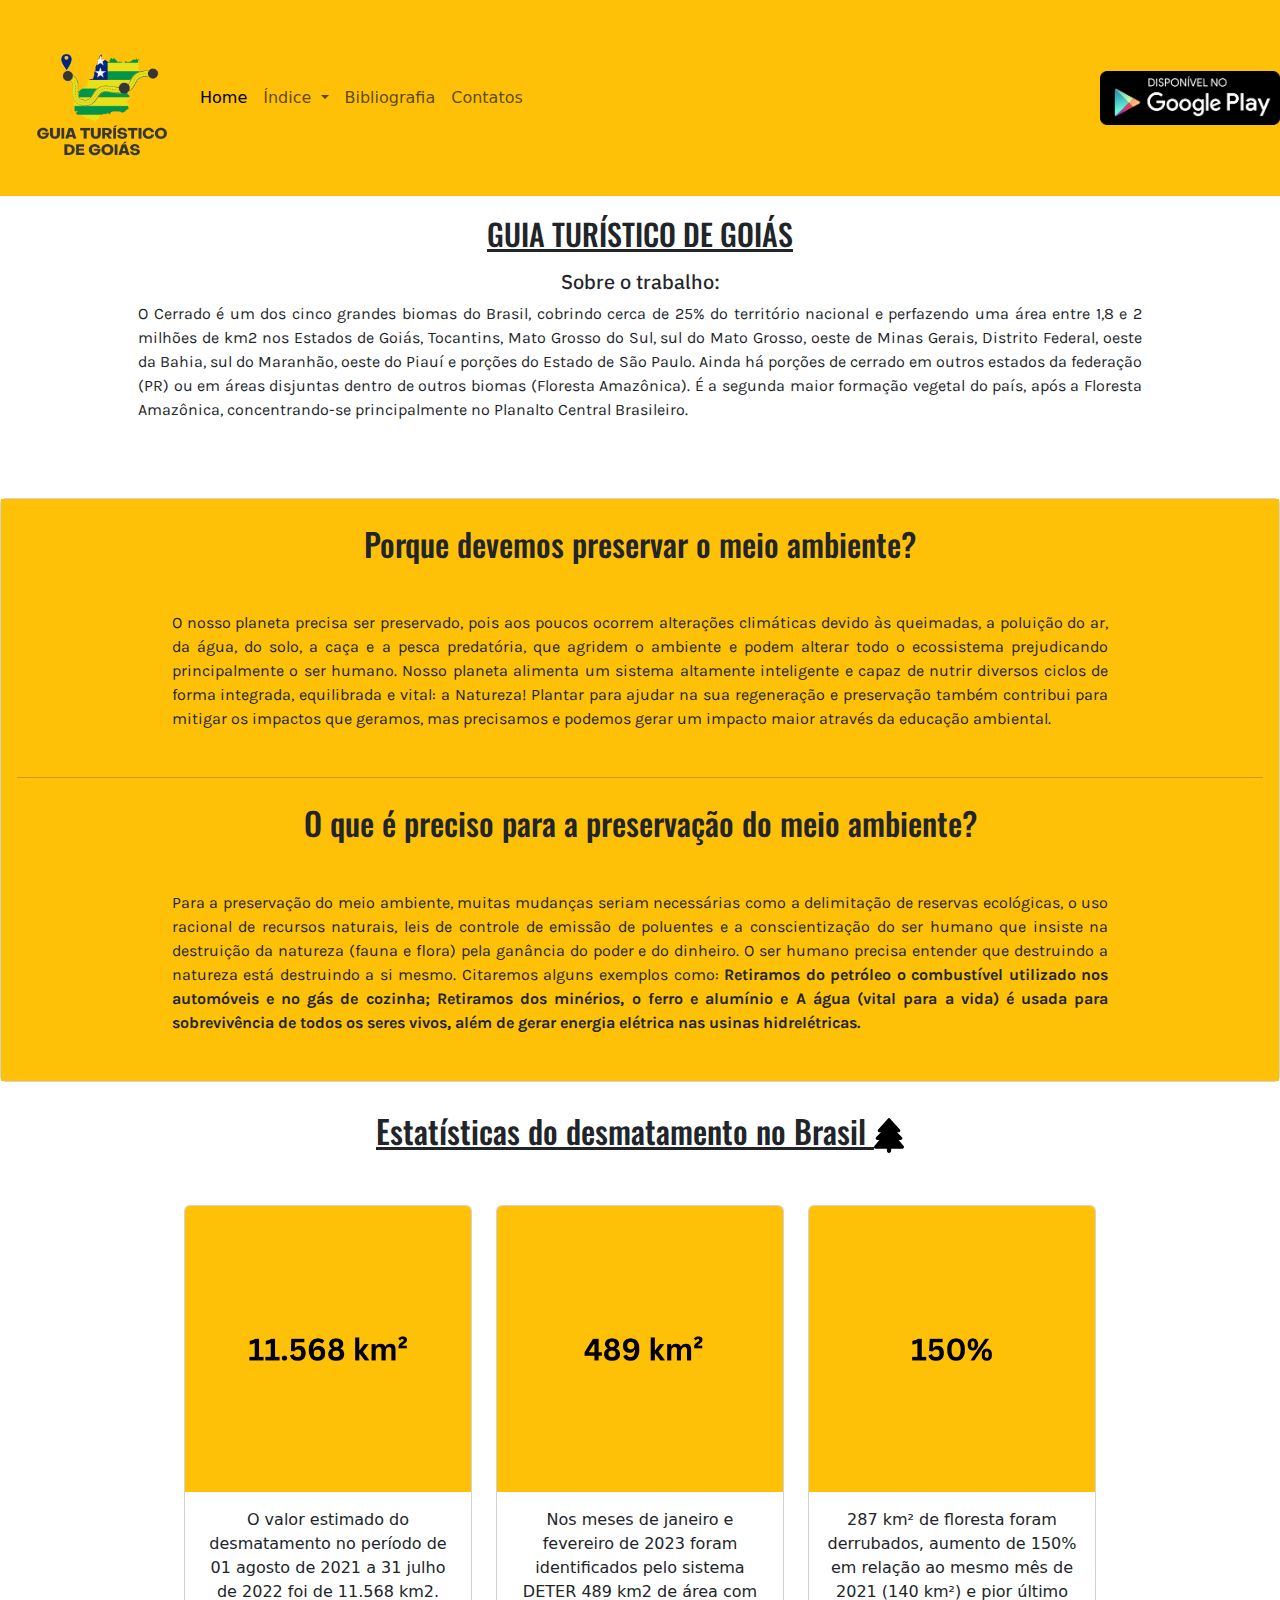
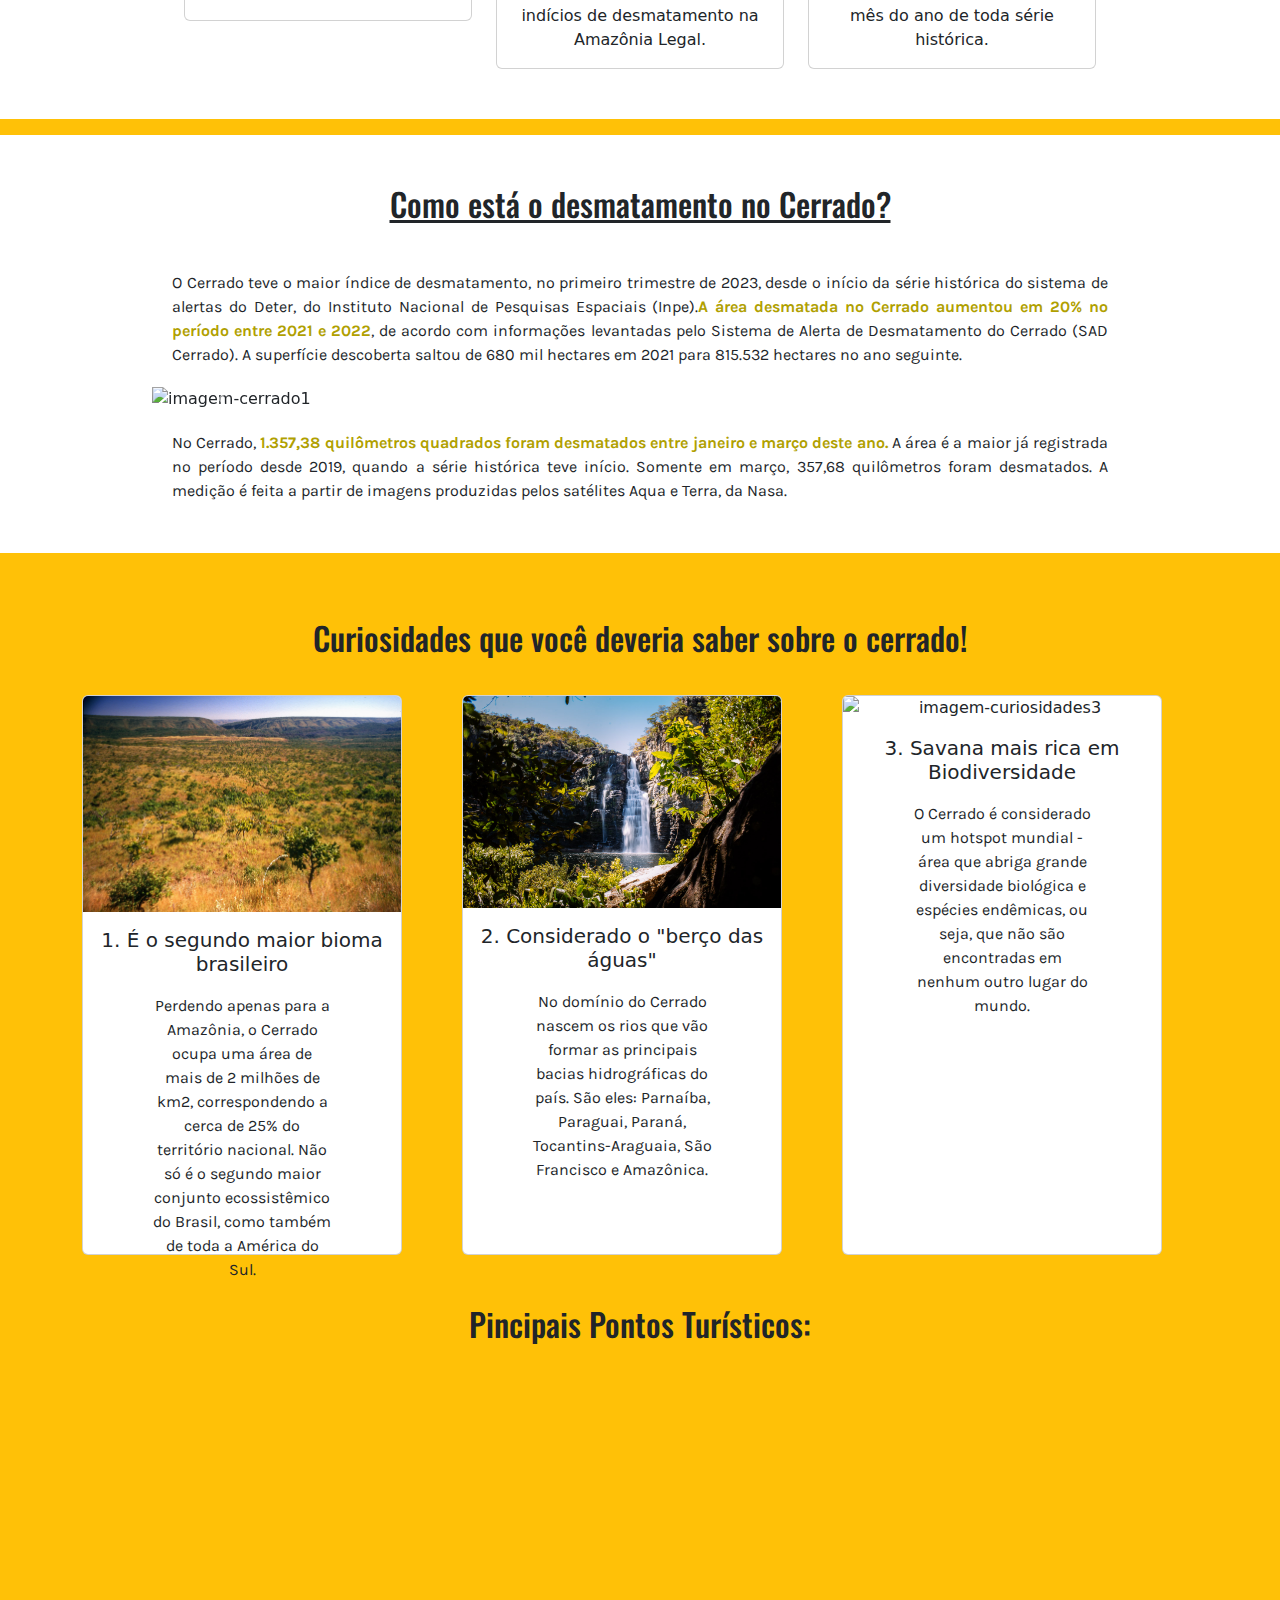
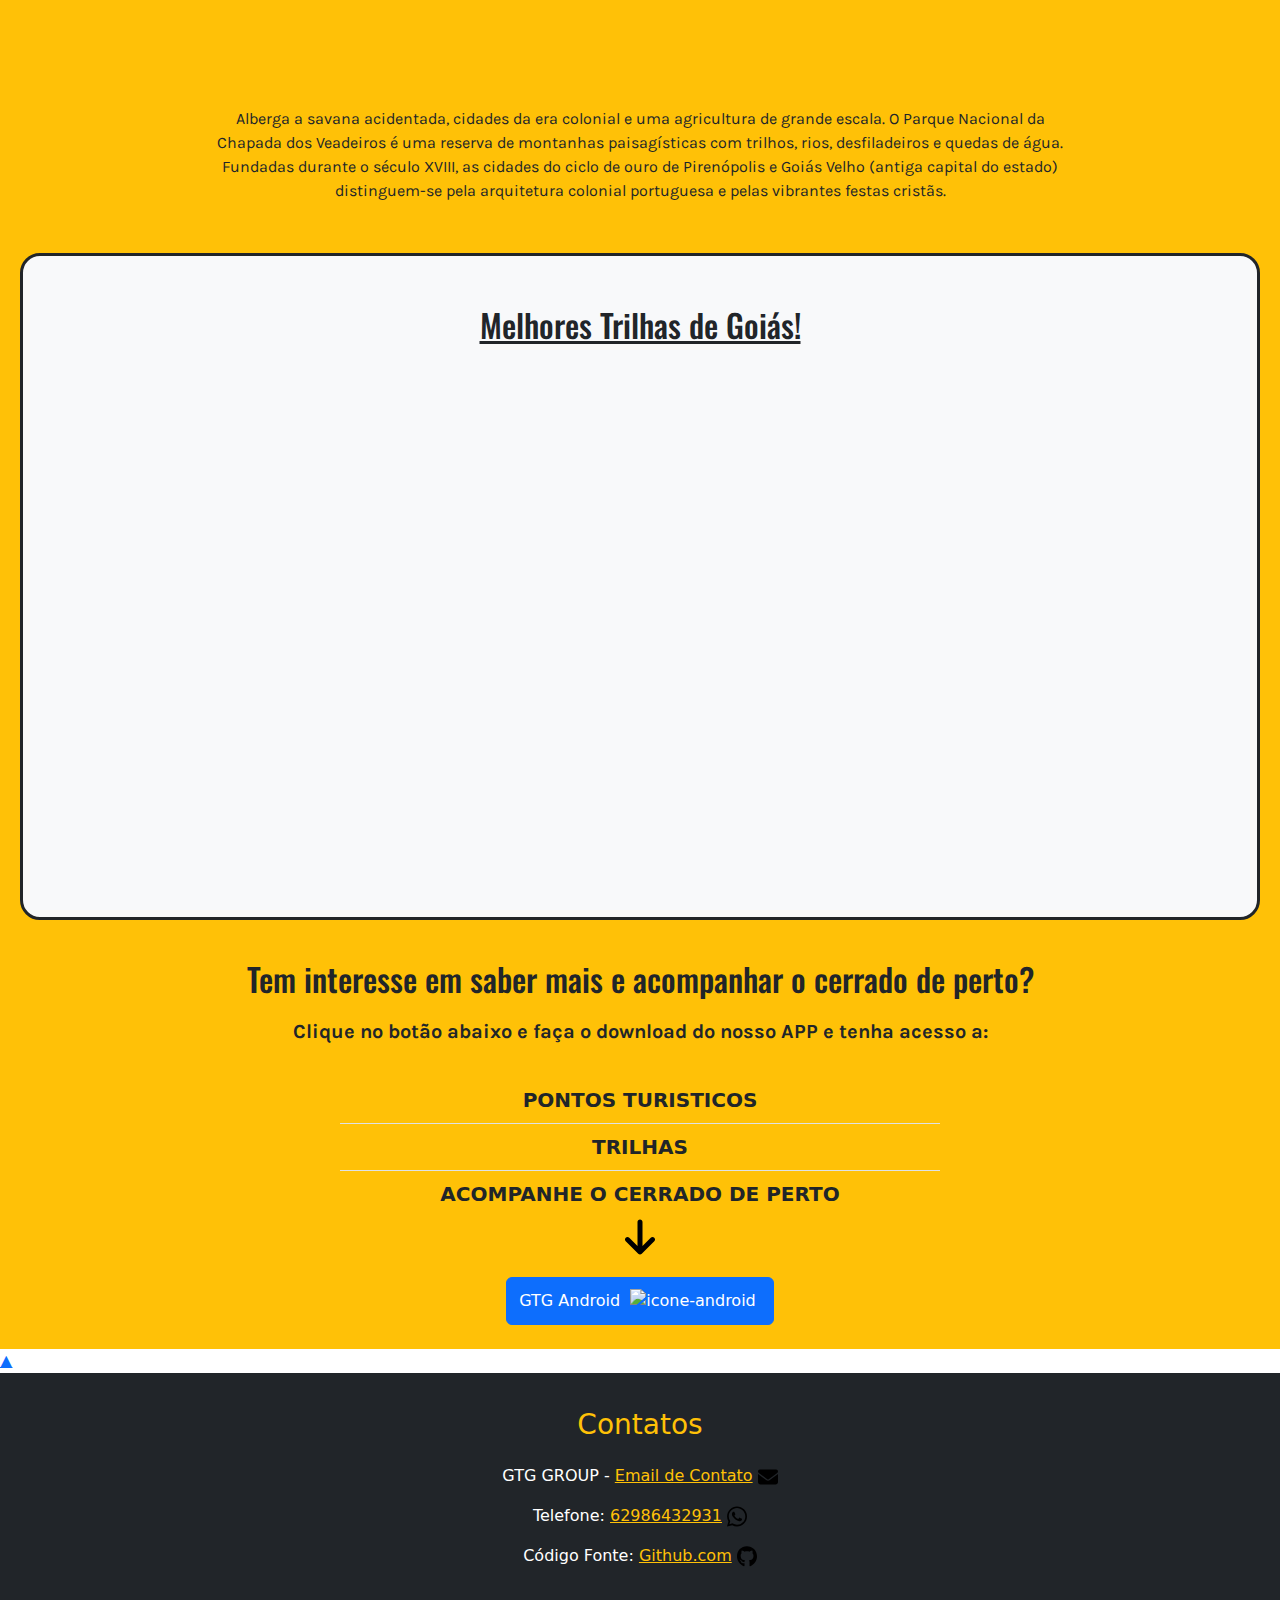
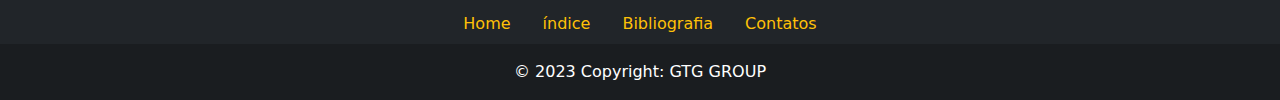
==== commit 4983929d: "update" ====
--- a/index.html
+++ b/index.html
@@ -12,269 +12,286 @@
 </head>
 <body>
   <!-- Inicio do Menu responsivo: -->
-      <nav class="navbar navbar-expand-lg bg-warning">
-        <div class="container-fluid">
-          <!--Logo e título:-->
-          <img class="logo" src="src/logo.png" alt="logo" width="80px">
-          <a class="navbar-brand" href="#">GUIA TURÍSTICO DE GOIÁS</a>
-          <button class="navbar-toggler" type="button" data-bs-toggle="collapse" data-bs-target="#navbarNav" aria-controls="navbarNav" aria-expanded="false" aria-label="Toggle navigation">
-          <span class="navbar-toggler-icon"></span>
-          </button>
-          <!--Lista de Itens do Menu:-->
-          <div class="collapse navbar-collapse" id="navbarNav">
-            <ul class="navbar-nav">
-              <li class="nav-item">
-                <a class="nav-link active" aria-current="page" href="index.html">Home</a>
-              </li>
-              <li class="nav-item dropdown">
-                <a class="nav-link dropdown-toggle" href="#" role="button" data-bs-toggle="dropdown" aria-expanded="false">
-                  Índice 
-                </a>
-                <ul class="dropdown-menu">
-                  <li><a class="dropdown-item" href="#sobre-tbr">Sobre o trabalho</a></li>
-                  <li><a class="dropdown-item" href="#porquedevemos">Porque devemos preservar o meio ambiente?</a></li>
-                  <li><a class="dropdown-item" href="#preciso">O que é preciso para a preservação do meio ambiente?</a></li>
-                  <li><a class="dropdown-item" href="#tit-estatistica">Estatísticas atuais</a></li>
-                  <li><a class="dropdown-item" href="#cerrado">Como está o desmatamento no Cerrado?</a></li>
-                  <li><a class="dropdown-item" href="#curiosidades">Curiosidades</a></li>
-                  <li><a class="dropdown-item" href="#tit-pt">Pontos Turísticos</a></li>
-                  <li><a class="dropdown-item" href="#trilhas">Trilhas</a></li>
-                  <li><a class="dropdown-item" href="#btn-dw">Aplicativo</a></li>
-                </ul>
-              </li>
-              <li class="nav-item">
-                <a class="nav-link" href="bibliografia.html">Bibliografia</a>
-              </li>
-              <li class="nav-item">
-                <a class="nav-link" href="contatos.html">Contatos</a>
-              </li>
-            </ul>
-          </div>
-        </div>
-      </nav>
-      <!-- INICIO DO CONTEUDO - RESUMO -->
-      <section class="home">
-        <h1 id="home-title">GUIA TURÍSTICO DE GOIÁS</h1>
-        <h2 id="sobre-tbr">Sobre o trabalho:</h2>
-        <p>
-          O Cerrado é um dos cinco grandes biomas do Brasil, cobrindo cerca de 25% do território nacional e perfazendo uma área entre 1,8 e 2 milhões de km2 nos Estados de Goiás, Tocantins, Mato Grosso do Sul, sul do Mato Grosso, oeste de Minas Gerais, Distrito Federal, oeste da Bahia, sul do Maranhão, oeste do Piauí e porções do Estado de São Paulo. Ainda há porções de cerrado em outros estados da federação (PR) ou em áreas disjuntas dentro de outros biomas (Floresta Amazônica). É a segunda maior formação vegetal do país, após a Floresta Amazônica, concentrando-se principalmente no Planalto Central Brasileiro.
+  <header>
+    <nav class="navbar navbar-expand-lg bg-warning">
+      <div class="container-fluid">
+        <!--Logo e título:-->
+        <img class="logo" src="src/gtg-logos-semfundo.png" alt="logo" width="180px">
+        
+        <button class="navbar-toggler" type="button" data-bs-toggle="collapse" data-bs-target="#navbarNav" aria-controls="navbarNav" aria-expanded="false" aria-label="Toggle navigation">
+        <span class="navbar-toggler-icon"></span>
+        </button>
+        <!--Lista de Itens do Menu:-->
+        <div class="collapse navbar-collapse" id="navbarNav">
+          <ul class="navbar-nav">
+            <li class="nav-item">
+              <a class="nav-link active" aria-current="page" href="index.html">Home</a>
+            </li>
+            <li class="nav-item dropdown">
+              <a class="nav-link dropdown-toggle" href="#" role="button" data-bs-toggle="dropdown" aria-expanded="false">
+                Índice 
+              </a>
+              <ul class="dropdown-menu">
+                <li><a class="dropdown-item" href="#sobre-tbr">Sobre o trabalho</a></li>
+                <li><a class="dropdown-item" href="#porquedevemos">Porque devemos preservar o meio ambiente?</a></li>
+                <li><a class="dropdown-item" href="#preciso">O que é preciso para a preservação do meio ambiente?</a></li>
+                <li><a class="dropdown-item" href="#tit-estatistica">Estatísticas atuais</a></li>
+                <li><a class="dropdown-item" href="#cerrado">Como está o desmatamento no Cerrado?</a></li>
+                <li><a class="dropdown-item" href="#curiosidades">Curiosidades</a></li>
+                <li><a class="dropdown-item" href="#tit-pt">Pontos Turísticos</a></li>
+                <li><a class="dropdown-item" href="#trilhas">Trilhas</a></li>
+                <li><a class="dropdown-item" href="#btn-dw">Aplicativo</a></li>
+              </ul>
+            </li>
+            <li class="nav-item">
+              <a class="nav-link" href="bibliografia.html">Bibliografia</a>
+            </li>
+            <li class="nav-item">
+              <a class="nav-link" href="contatos.html">Contatos</a>
+            </li>
+          </ul>
+        </div>
+      </div>
+      <!--Download do app menu-->
+      <div class="flag">
+        <a href="app/aps.apk" download role="button">
+          <img src="src/android-download.png" width="180px" alt="logo">
+        </a>
+      </div>
+    </nav>
+  </header>
+  <!-- INICIO DO CONTEUDO - RESUMO -->
+  <section class="home">
+    <h1 id="home-title">GUIA TURÍSTICO DE GOIÁS</h1>
+    <h2 id="sobre-tbr">Sobre o trabalho:</h2>
+    <p>
+      O Cerrado é um dos cinco grandes biomas do Brasil, cobrindo cerca de 25% do território nacional e perfazendo uma área entre 1,8 e 2 milhões de km2 nos Estados de Goiás, Tocantins, Mato Grosso do Sul, sul do Mato Grosso, oeste de Minas Gerais, Distrito Federal, oeste da Bahia, sul do Maranhão, oeste do Piauí e porções do Estado de São Paulo. Ainda há porções de cerrado em outros estados da federação (PR) ou em áreas disjuntas dentro de outros biomas (Floresta Amazônica). É a segunda maior formação vegetal do país, após a Floresta Amazônica, concentrando-se principalmente no Planalto Central Brasileiro.
+    </p>
+  </section>
+  <!-- INICIO DO INDICE 1: -->
+  <section class="indice1">
+    <!-- card resposinvo contento o texto -->
+    <div class="card">
+      <div class="card-body bg-warning">
+        <h2 id="porquedevemos">Porque devemos preservar o meio ambiente?</h2>
+        <p>O nosso planeta precisa ser preservado, pois aos poucos ocorrem alterações climáticas devido às queimadas, a poluição do ar, da água, do solo, a caça e a pesca predatória, que agridem o ambiente e podem alterar todo o ecossistema prejudicando principalmente o ser humano. Nosso planeta alimenta um sistema altamente inteligente e capaz de nutrir diversos ciclos de forma integrada, equilibrada e vital: a Natureza! Plantar para ajudar na sua regeneração e preservação também contribui para mitigar os impactos que geramos, mas precisamos e podemos gerar um impacto maior através da educação ambiental.
         </p>
-      </section>
-      <!-- INICIO DO INDICE 1: -->
-      <section class="indice1">
-        <!-- card resposinvo contento o texto -->
-        <div class="card">
-          <div class="card-body bg-warning">
-            <h2 id="porquedevemos">Porque devemos preservar o meio ambiente?</h2>
-            <p>O nosso planeta precisa ser preservado, pois aos poucos ocorrem alterações climáticas devido às queimadas, a poluição do ar, da água, do solo, a caça e a pesca predatória, que agridem o ambiente e podem alterar todo o ecossistema prejudicando principalmente o ser humano. Nosso planeta alimenta um sistema altamente inteligente e capaz de nutrir diversos ciclos de forma integrada, equilibrada e vital: a Natureza! Plantar para ajudar na sua regeneração e preservação também contribui para mitigar os impactos que geramos, mas precisamos e podemos gerar um impacto maior através da educação ambiental.
-            </p>
-            <hr width="100%">
-            <!-- INICIO DO INDICE 2:-->
-            <h2 id="preciso">O que é preciso para a preservação do meio ambiente?</h2>
-            <p>Para a preservação do meio ambiente, muitas mudanças seriam necessárias como a delimitação de reservas ecológicas, o uso racional de recursos naturais, leis de controle de emissão de poluentes e a conscientização do ser humano que insiste na destruição da natureza (fauna e flora) pela ganância do poder e do dinheiro. O ser humano precisa entender que destruindo a natureza está destruindo a si mesmo. Citaremos alguns exemplos como: <b>Retiramos do petróleo o combustível utilizado nos automóveis e no gás de cozinha; Retiramos dos minérios, o ferro e alumínio e A água (vital para a vida) é usada para sobrevivência de todos os seres vivos, além de gerar energia elétrica nas usinas hidrelétricas.</b>
-            </p>
-          </div>
-        </div>
-      </section>
-      <!-- INICIO DO INDICE 3:-->
-      <section class="estatisticas">
-        <h2 id="tit-estatistica">Estatísticas do desmatamento no Brasil <img src="src/tree-solid.svg" width="30px"></h2>
-        <br>
-        <!-- div 3 colunas responsivas: -->
-        <div class="d-flex justify-content-center">
-          <div class="row">
-            <div class="col">
-              <!-- CARD 1 INFOS-->
-              <div class="card" style="width: 18rem; margin-bottom: 20px;">
-                <img src="src/stats1.png" class="card-img-top" alt="stats1">
-                <div class="card-body">
-                  <p class="card-text">O valor estimado do desmatamento no período de 01 agosto de 2021 a 31 julho de 2022 foi de 11.568 km2.</p>
-                </div>
+        <hr width="100%">
+        <!-- INICIO DO INDICE 2:-->
+        <h2 id="preciso">O que é preciso para a preservação do meio ambiente?</h2>
+        <p>Para a preservação do meio ambiente, muitas mudanças seriam necessárias como a delimitação de reservas ecológicas, o uso racional de recursos naturais, leis de controle de emissão de poluentes e a conscientização do ser humano que insiste na destruição da natureza (fauna e flora) pela ganância do poder e do dinheiro. O ser humano precisa entender que destruindo a natureza está destruindo a si mesmo. Citaremos alguns exemplos como: <b>Retiramos do petróleo o combustível utilizado nos automóveis e no gás de cozinha; Retiramos dos minérios, o ferro e alumínio e A água (vital para a vida) é usada para sobrevivência de todos os seres vivos, além de gerar energia elétrica nas usinas hidrelétricas.</b>
+        </p>
+      </div>
+    </div>
+  </section>
+  <!-- INICIO DO INDICE 3:-->
+  <section class="estatisticas">
+    <h2 id="tit-estatistica">Estatísticas do desmatamento no Brasil <img src="src/tree-solid.svg" width="30px"></h2>
+    <br>
+    <!-- div 3 colunas responsivas: -->
+    <div class="d-flex justify-content-center">
+      <div class="row">
+        <div class="col">
+          <!-- CARD 1 INFOS-->
+          <div class="card" style="width: 18rem; margin-bottom: 20px;">
+            <img src="src/stats1.png" class="card-img-top" alt="stats1">
+            <div class="card-body">
+              <p class="card-text">O valor estimado do desmatamento no período de 01 agosto de 2021 a 31 julho de 2022 foi de 11.568 km2.</p>
+            </div>
+          </div>
+        </div>
+        <div class="col">
+          <!-- CARD 2 INFOS-->
+          <div class="card" style="width: 18rem; margin-bottom: 20px;">
+            <img src="src/stats2.png" class="card-img-top" alt="stats2">
+            <div class="card-body">
+              <p class="card-text">Nos meses de janeiro e fevereiro de 2023 foram identificados pelo sistema DETER 489 km2 de área com indícios de desmatamento na Amazônia Legal.</p>
+            </div>
+          </div>
+        </div>
+        <div class="col">
+          <!-- CARD 3 INFOS-->
+          <div class="card" style="width: 18rem; margin-bottom: 20px;">
+            <img src="src/stats3.png" class="card-img-top" alt="stats3">
+            <div class="card-body">
+              <p class="card-text">287 km² de floresta foram derrubados, aumento de 150% em relação ao mesmo mês de 2021 (140 km²) e pior último mês do ano de toda série histórica.</p>
+            </div>
+          </div>
+        </div>
+      </div>
+    </div>
+  </section>
+
+  <!-- DIV FLEX COLORIDA PARA FAZER A DIVISÃO -->
+  <div class="d-flex p-2 bg-warning"></div>
+
+  <!-- INICIO DO INDICE 4 -->
+  <section class="cerrado" id="cerrado">
+    <h2>Como está o desmatamento no Cerrado?</h2>
+    <p>
+      O Cerrado teve o maior índice de desmatamento, no primeiro trimestre de 2023, desde o início da série histórica do sistema de alertas do Deter, do Instituto Nacional de Pesquisas Espaciais (Inpe).<font color="bg-warning" style="font-weight: bolder;">A área desmatada no Cerrado aumentou em 20% no período entre 2021 e 2022</font>, de acordo com informações levantadas pelo Sistema de Alerta de Desmatamento do Cerrado (SAD Cerrado). A superfície descoberta saltou de 680 mil hectares em 2021 para 815.532 hectares no ano seguinte.
+    </p>
+
+    <div class="cerrado-content">
+      <!-- Carrousel de imagens responsivas: -->
+      <div id="carouselExampleAutoplaying" class="carousel slide" data-bs-ride="carousel">
+        <div class="carousel-inner">
+          <div class="carousel-item active">
+            <img src="src/cerrado1.jpg" class="d-block w-100" alt="imagem-cerrado1"> <!--Imagem 1-->
+          </div>
+          <div class="carousel-item">
+            <img src="src/cerrado2.jpg" class="d-block w-100" alt="imagem-cerrado2"> <!--Imagem 2-->
+          </div>
+        <!--Button preview e next -->
+        <button class="carousel-control-prev" type="button" data-bs-target="#carouselExampleAutoplaying" data-bs-slide="prev">
+          <span class="carousel-control-prev-icon" aria-hidden="true"></span>
+          <span class="visually-hidden">Previous</span>
+        </button>
+        <button class="carousel-control-next" type="button" data-bs-target="#carouselExampleAutoplaying" data-bs-slide="next">
+          <span class="carousel-control-next-icon" aria-hidden="true"></span>
+          <span class="visually-hidden">Next</span>
+        </button>
+        </div>
+      <!--Fim do Carrousel-->
+      </div>
+    </div>
+    <p>
+      No Cerrado, <font color="bg-warning" style="font-weight: bolder;">1.357,38 quilômetros quadrados foram desmatados entre janeiro e março deste ano.</font> A área é a maior já registrada no período desde 2019, quando a série histórica teve início. Somente em março, 357,68 quilômetros foram desmatados. A medição é feita a partir de imagens produzidas pelos satélites Aqua e Terra, da Nasa. 
+    </p>
+  </section>
+  <!--FIM DO INDICE 4-->
+
+  <!-- DIV FLEX COLORIDA PARA FAZER A DIVISÃO -->
+  <div class="d-flex p-2 bg-warning"></div>
+
+  <!-- INICIO DO INDICE 5: -->
+  <section class="saibamais bg-warning" id="saibamais">
+    <div class="curiosidades" id="curiosidades">
+      <h2> Curiosidades que você deveria saber sobre o cerrado!</h2>
+      <div class="container text-center">
+        <div class="row align-items-center">
+          <div class="col">
+            <!-- CARD CURIOSIDADE 1-->
+            <div class="card" style="width: 20rem; height: 35rem; margin-bottom: 20px;">
+              <img src="src/cerrado-vegetacao.jpg" class="card-img-top"  alt="imagem-curiosidades1">
+              <div class="card-body">
+                <h5 class="card-title">1. É o segundo maior bioma brasileiro</h5>
+                <p class="card-text">Perdendo apenas para a Amazônia, o Cerrado ocupa uma área de mais de 2 milhões de km2, correspondendo a cerca de 25% do território nacional. Não só é o segundo maior conjunto ecossistêmico do Brasil, como também de toda a América do Sul.</p>
               </div>
             </div>
-            <div class="col">
-              <!-- CARD 2 INFOS-->
-              <div class="card" style="width: 18rem; margin-bottom: 20px;">
-                <img src="src/stats2.png" class="card-img-top" alt="stats2">
-                <div class="card-body">
-                  <p class="card-text">Nos meses de janeiro e fevereiro de 2023 foram identificados pelo sistema DETER 489 km2 de área com indícios de desmatamento na Amazônia Legal.</p>
-                </div>
+          </div>
+          <div class="col">
+            <!-- CARD CURIOSIDADE 2-->
+            <div class="card" style="width: 20rem; height: 35rem; margin-bottom: 20px;">
+              <img src="src/@combuca-87.jpg" class="card-img-top" alt="imagem-curiosidades2">
+              <div class="card-body">
+                <h5 class="card-title">2. Considerado o "berço das águas"</h5>
+                <p class="card-text">No domínio do Cerrado nascem os rios que vão formar as principais bacias hidrográficas do país. São eles: Parnaíba, Paraguai, Paraná, Tocantins-Araguaia, São Francisco e Amazônica.
+                </p>
               </div>
             </div>
-            <div class="col">
-              <!-- CARD 3 INFOS-->
-              <div class="card" style="width: 18rem; margin-bottom: 20px;">
-                <img src="src/stats3.png" class="card-img-top" alt="stats3">
-                <div class="card-body">
-                  <p class="card-text">287 km² de floresta foram derrubados, aumento de 150% em relação ao mesmo mês de 2021 (140 km²) e pior último mês do ano de toda série histórica.</p>
-                </div>
+          </div>
+          <div class="col">
+            <!-- CARD CURIOSIDADE 3-->
+            <div class="card" style="width: 20rem; height: 35rem; margin-bottom: 20px;">
+              <img src="src/cerrado1.jpg" class="card-img-top" alt="imagem-curiosidades3">
+              <div class="card-body">
+                <h5 class="card-title">3. Savana mais rica em Biodiversidade</h5>
+                <p class="card-text">O Cerrado é considerado um hotspot mundial - área que abriga grande diversidade biológica e espécies endêmicas, ou seja, que não são encontradas em nenhum outro lugar do mundo.
+                </p>
               </div>
             </div>
           </div>
         </div>
-      </section>
-      <!-- DIV FLEX COLORIDA PARA FAZER A DIVISÃO -->
-      <div class="d-flex p-2 bg-warning"></div>
-      <!-- INICIO DO INDICE 4 -->
-      <section class="cerrado" id="cerrado">
-        <h2>Como está o desmatamento no Cerrado?</h2>
-        <p>
-          O Cerrado teve o maior índice de desmatamento, no primeiro trimestre de 2023, desde o início da série histórica do sistema de alertas do Deter, do Instituto Nacional de Pesquisas Espaciais (Inpe).<font color="bg-warning" style="font-weight: bolder;">A área desmatada no Cerrado aumentou em 20% no período entre 2021 e 2022</font>, de acordo com informações levantadas pelo Sistema de Alerta de Desmatamento do Cerrado (SAD Cerrado). A superfície descoberta saltou de 680 mil hectares em 2021 para 815.532 hectares no ano seguinte.
-        </p>
-        <!--DIV GERAL PARA ORGANIZAÇÃO-->
-        <div class="cerrado-content">
-          <!-- Carrousel de imagens responsivas: -->
-          <div id="carouselExampleAutoplaying" class="carousel slide" data-bs-ride="carousel">
-            <div class="carousel-inner">
-              <div class="carousel-item active">
-                <img src="src/cerrado1.jpg" class="d-block w-100" alt="imagem-cerrado1"> <!--Imagem 1-->
-              </div>
-              <div class="carousel-item">
-                <img src="src/cerrado2.jpg" class="d-block w-100" alt="imagem-cerrado2"> <!--Imagem 2-->
-              </div>
-              
-            <!--Button preview e next -->
-            <button class="carousel-control-prev" type="button" data-bs-target="#carouselExampleAutoplaying" data-bs-slide="prev">
-              <span class="carousel-control-prev-icon" aria-hidden="true"></span>
-              <span class="visually-hidden">Previous</span>
-            </button>
-            <button class="carousel-control-next" type="button" data-bs-target="#carouselExampleAutoplaying" data-bs-slide="next">
-              <span class="carousel-control-next-icon" aria-hidden="true"></span>
-              <span class="visually-hidden">Next</span>
-            </button>
-            </div>
-          <!--Fim do Carrousel-->
-          </div>
-        </div>
-        <p>
-          No Cerrado, <font color="bg-warning" style="font-weight: bolder;">1.357,38 quilômetros quadrados foram desmatados entre janeiro e março deste ano.</font> A área é a maior já registrada no período desde 2019, quando a série histórica teve início. Somente em março, 357,68 quilômetros foram desmatados. A medição é feita a partir de imagens produzidas pelos satélites Aqua e Terra, da Nasa. 
-        </p>
-      </section>
-      <!--FIM DO INDICE 4-->
-
-      <!-- DIV FLEX COLORIDA PARA FAZER A DIVISÃO -->
-      <div class="d-flex p-2 bg-warning"></div>
-      <!-- INICIO DO INDICE 5: -->
-      <section class="saibamais bg-warning" id="saibamais">
-
-        <div class="curiosidades" id="curiosidades">
-          <h2> Curiosidades que você deveria saber sobre o cerrado!</h2>
-          <div class="container text-center">
-            <div class="row align-items-center">
-              <div class="col">
-                <div class="card" style="width: 20rem; height: 35rem; margin-bottom: 20px;">
-                  <img src="src/cerrado-vegetacao.jpg" class="card-img-top"  alt="imagem-curiosidades1">
-                  <div class="card-body">
-                    <h5 class="card-title">1. É o segundo maior bioma brasileiro</h5>
-                    <p class="card-text">Perdendo apenas para a Amazônia, o Cerrado ocupa uma área de mais de 2 milhões de km2, correspondendo a cerca de 25% do território nacional. Não só é o segundo maior conjunto ecossistêmico do Brasil, como também de toda a América do Sul.</p>
-                  </div>
-                </div>
-              </div>
-              <div class="col">
-                <div class="card" style="width: 20rem; height: 35rem; margin-bottom: 20px;">
-                  <img src="src/@combuca-87.jpg" class="card-img-top" alt="imagem-curiosidades2">
-                  <div class="card-body">
-                    <h5 class="card-title">2. Considerado o "berço das águas"</h5>
-                    <p class="card-text">No domínio do Cerrado nascem os rios que vão formar as principais bacias hidrográficas do país. São eles: Parnaíba, Paraguai, Paraná, Tocantins-Araguaia, São Francisco e Amazônica.
-                    </p>
-                  </div>
-                </div>
-              </div>
-              <div class="col">
-                <div class="card" style="width: 20rem; height: 35rem; margin-bottom: 20px;">
-                  <img src="src/cerrado1.jpg" class="card-img-top" alt="imagem-curiosidades3">
-                  <div class="card-body">
-                    <h5 class="card-title">3. Savana mais rica em Biodiversidade</h5>
-                    <p class="card-text">O Cerrado é considerado um hotspot mundial - área que abriga grande diversidade biológica e espécies endêmicas, ou seja, que não são encontradas em nenhum outro lugar do mundo.
-                    </p>
-                  </div>
-                </div>
-              </div>
-            </div>
-          </div>
-          
-          <h2 id="tit-pt">Pincipais Pontos Turísticos:</h2>
-          <div class="d-flex justify-content-center">
-            <iframe width="560" height="315" src="https://www.youtube.com/embed/vSUzJ-DC9YQ" title="YouTube video player" frameborder="0" allow="accelerometer; autoplay; clipboard-write; encrypted-media; gyroscope; picture-in-picture; web-share" allowfullscreen></iframe>
-          </div>
-          <p>
-            alberga a savana acidentada, cidades da era colonial e uma agricultura de grande escala. O Parque Nacional da Chapada dos Veadeiros é uma reserva de montanhas paisagísticas com trilhos, rios, desfiladeiros e quedas de água. Fundadas durante o século XVIII, as cidades do ciclo de ouro de Pirenópolis e Goiás Velho (antiga capital do estado) distinguem-se pela arquitetura colonial portuguesa e pelas vibrantes festas cristãs.
-          </p>
+      </div>
       
-        </div>
-        <section class="bg-light trilhas" id="trilhas">
-          <h2> Melhores Trilhas de Goiás! </h2>
-          <div class="d-flex justify-content-center">
-            <iframe align="center" width="860" height="515" src="https://www.tripadvisor.com.br/Attractions-g303323-Activities-c61-t87-State_of_Goias.html" frameborder="0">
-            </iframe>
-          </div>
-        </section>
-        <!--SLIDE 2 -->
-
-        <h2 id="btn-dw">Tem interesse em saber mais e acompanhar o cerrado de perto? </h2>
-        <P> <font style="font-size: 20px; font-weight: bolder;"> Clique no botão abaixo e faça o download do nosso APP e veja sobre:<br> </P>
-
-        <div class="saibamais-content">
-          <!--LISTA DE GRUPOS SEM BORDA:-->
-          <ul class="list-group list-group-flush bg-warning">
-            <li class="list-group-item bg-warning"><b> VEJA PONTOS TURISTICOS</b></li>
-            <li class="list-group-item bg-warning"><b> PLANEJE TRILHAS</b></li>
-            <li class="list-group-item bg-warning"><b> ACOMPANHE O CERRADO DE PERTO</b></li>
-          </ul>
-          <img src="src/seta-down.svg" alt="seta-butao" width="30px"></font>
-        </div> 
-        
-        <!--DIV ORGANIZACIONAL DO BUTTON-->
-        <div class="button-dw">
-          <!--button link-->
-          <a class="btn btn-primary" href="app/aps.apk" download role="button">GTG Android <img class="image-icone" width="40px" src="src/robot-solid.svg" alt="icone-android"></a>
-        </div>
-        <br>
-      </section>
-      <!--FIM DO INDICE 5-->
-      <a id="link-topo" href="#">
-        &#9650;
-      </a>
-      <!-- Footer -->
-      <footer class="bg-dark text-center text-white rodape">
-        <!-- Grid container -->
-        <div class="ctt-footer">
-          <h3 class="link-warning text-warning" style="padding: 15px;">Contatos</h3>
-          <p>GTG GROUP - 
-            <a class="link-warning text-warning" href="mailto:cybertech.inovation@gmail.com">Email de Contato</a> 
-            <img src="src/envelope-solid.svg" width="20px" alt="email">
-          </p>
-
-          <p>Telefone: 
-            <a class="link-warning text-warning" href="https://wa.me/5562986432931">62986432931</a> 
-            <img src="src/whatsapp.svg" width="20px" alt="whatsapp">
-          </p>
-
-          <p>Código Fonte: 
-            <a class="link-warning text-warning" target="_blank" href="https://github.com/luizcarlosjj/aps-web">Github.com</a> 
-            <img src="src/github.svg" width="20px" alt="github">
-          </p>
-        </div>
-
-        <ul class="nav justify-content-center">
-          <li class="nav-item">
-            <a class="nav-link active link-warning text-warning" aria-current="page" href="#home-title">Home</a>
-          </li>
-          <li class="nav-item">
-            <a class="nav-link link-warning text-warning" href="#indice">índice</a>
-          </li>
-          <li class="nav-item">
-            <a class="nav-link link-warning text-warning" href="bibliografia.html">Bibliografia</a>
-          </li>
-          <li class="nav-item">
-            <a class="nav-link link-warning text-warning" href="contatos.html">Contatos</a>
-          </li>
-        </ul>
-        <!-- Copyright -->
-        <div class="text-center p-3" style="background-color: rgba(0, 0, 0, 0.2);">
-          © 2023 Copyright: GTG GROUP
-        </div>
-        <!-- Copyright -->
-      </footer>
+      <!--INICIO INDICE 6:-->
+      <h2 id="tit-pt">Pincipais Pontos Turísticos:</h2>
+      <div class="d-flex justify-content-center">
+        <!--VIDEO-->
+        <iframe width="560" height="315" src="https://www.youtube.com/embed/vSUzJ-DC9YQ" title="YouTube video player" frameborder="0" allow="accelerometer; autoplay; clipboard-write; encrypted-media; gyroscope; picture-in-picture; web-share" allowfullscreen></iframe>
+      </div>
+      <p>
+        Alberga a savana acidentada, cidades da era colonial e uma agricultura de grande escala. O Parque Nacional da Chapada dos Veadeiros é uma reserva de montanhas paisagísticas com trilhos, rios, desfiladeiros e quedas de água. Fundadas durante o século XVIII, as cidades do ciclo de ouro de Pirenópolis e Goiás Velho (antiga capital do estado) distinguem-se pela arquitetura colonial portuguesa e pelas vibrantes festas cristãs.
+      </p>
+    </div>
+
+    <!--INICIO INDICE 7:-->
+    <section class="bg-light trilhas" id="trilhas">
+      <h2> Melhores Trilhas de Goiás! </h2>
+      <div class="d-flex justify-content-center">
+        <!--embeed-->
+        <iframe align="center" width="860" height="515" src="https://www.tripadvisor.com.br/Attractions-g303323-Activities-c61-t87-State_of_Goias.html" frameborder="0">
+        </iframe>
+      </div>
+    </section>
+
+    <!-- INCIO DO APP -->
+    <h2 id="btn-dw">Tem interesse em saber mais e acompanhar o cerrado de perto? </h2>
+    <P> <font style="font-size: 20px; font-weight: bolder;"> Clique no botão abaixo e faça o download do nosso APP e tenha acesso a: <br> </P>
+    <div class="saibamais-content">
+      <!--LISTA DE GRUPOS SEM BORDA:-->
+      <ul class="list-group list-group-flush bg-warning">
+        <li class="list-group-item bg-warning"><b> PONTOS TURISTICOS</b></li>
+        <li class="list-group-item bg-warning"><b> TRILHAS</b></li>
+        <li class="list-group-item bg-warning"><b> ACOMPANHE O CERRADO DE PERTO</b></li>
+      </ul>
+      <img src="src/seta-down.svg" alt="seta-butao" width="30px"></font>
+    </div> 
+    
+    <!--DIV ORGANIZACIONAL DO BUTTON-->
+    <div class="button-dw">
+      <!--button link-->
+      <a class="btn btn-primary" href="app/aps.apk" download role="button">GTG Android <img class="image-icone" width="40px" src="src/robot-solid.svg" alt="icone-android"></a>
+    </div>
+    <br>
+  </section>
+
+  <!-- BOTAO DE VOLTAR PRA CIMA -->
+  <a id="link-topo" href="#">
+    &#9650;
+  </a>
+
+  <!-- RODAPE -->
+  <footer class="bg-dark text-center text-white rodape">
+    <!-- Grid container -->
+    <div class="ctt-footer">
+      <h3 class="link-warning text-warning" style="padding: 15px;">Contatos</h3>
+      <p>GTG GROUP - 
+        <a class="link-warning text-warning" href="mailto:cybertech.inovation@gmail.com">Email de Contato</a> 
+        <img src="src/envelope-solid.svg" width="20px" alt="email">
+      </p>
+
+      <p>Telefone: 
+        <a class="link-warning text-warning" href="https://wa.me/5562986432931">62986432931</a> 
+        <img src="src/whatsapp.svg" width="20px" alt="whatsapp">
+      </p>
+
+      <p>Código Fonte: 
+        <a class="link-warning text-warning" target="_blank" href="https://github.com/luizcarlosjj/aps-web">Github.com</a> 
+        <img src="src/github.svg" width="20px" alt="github">
+      </p>
+    </div>
+
+    <!-- lista de navegaçao -->
+    <ul class="nav justify-content-center">
+      <li class="nav-item">
+        <a class="nav-link active link-warning text-warning" aria-current="page" href="#home-title">Home</a>
+      </li>
+      <li class="nav-item">
+        <a class="nav-link link-warning text-warning" href="#indice">índice</a>
+      </li>
+      <li class="nav-item">
+        <a class="nav-link link-warning text-warning" href="bibliografia.html">Bibliografia</a>
+      </li>
+      <li class="nav-item">
+        <a class="nav-link link-warning text-warning" href="contatos.html">Contatos</a>
+      </li>
+    </ul>
+    <!-- Copyright -->
+    <div class="text-center p-3" style="background-color: rgba(0, 0, 0, 0.2);">
+      © 2023 Copyright: GTG GROUP
+    </div>
+  </footer>
 </body>
 </html>